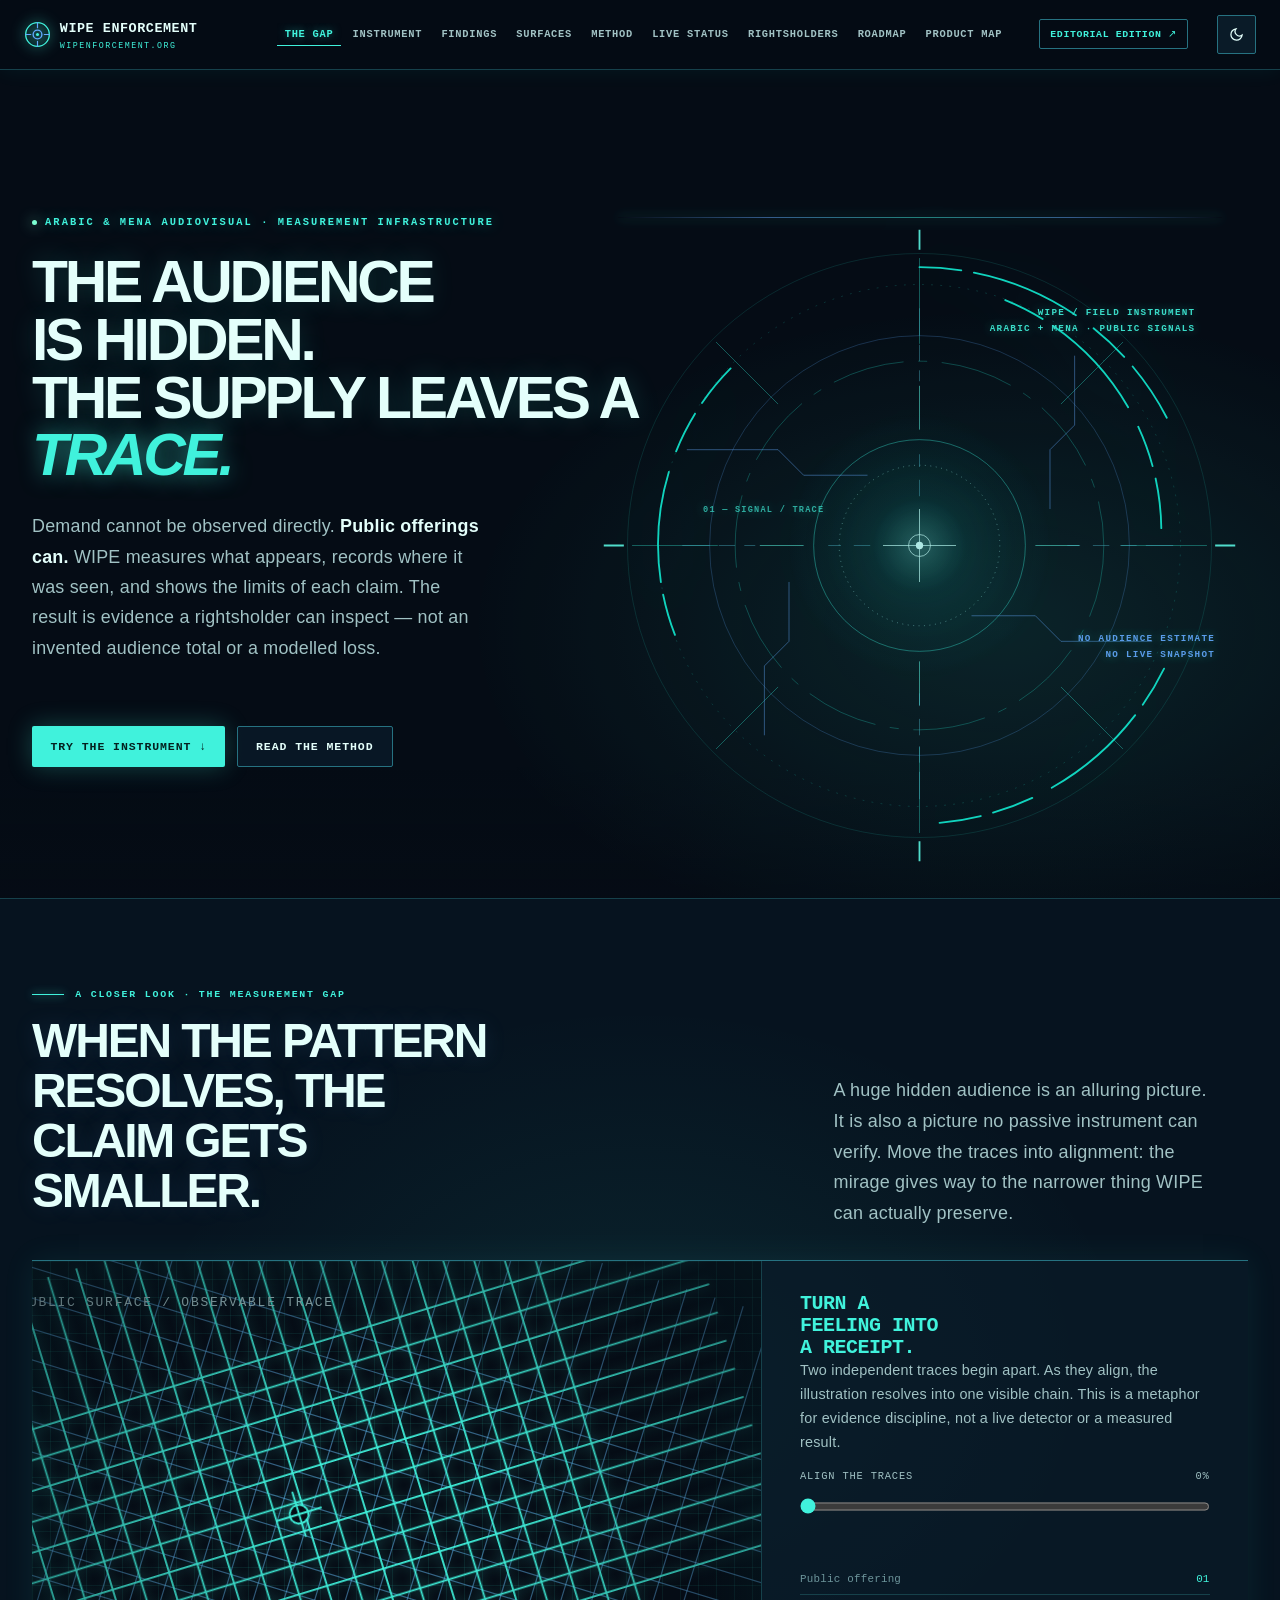
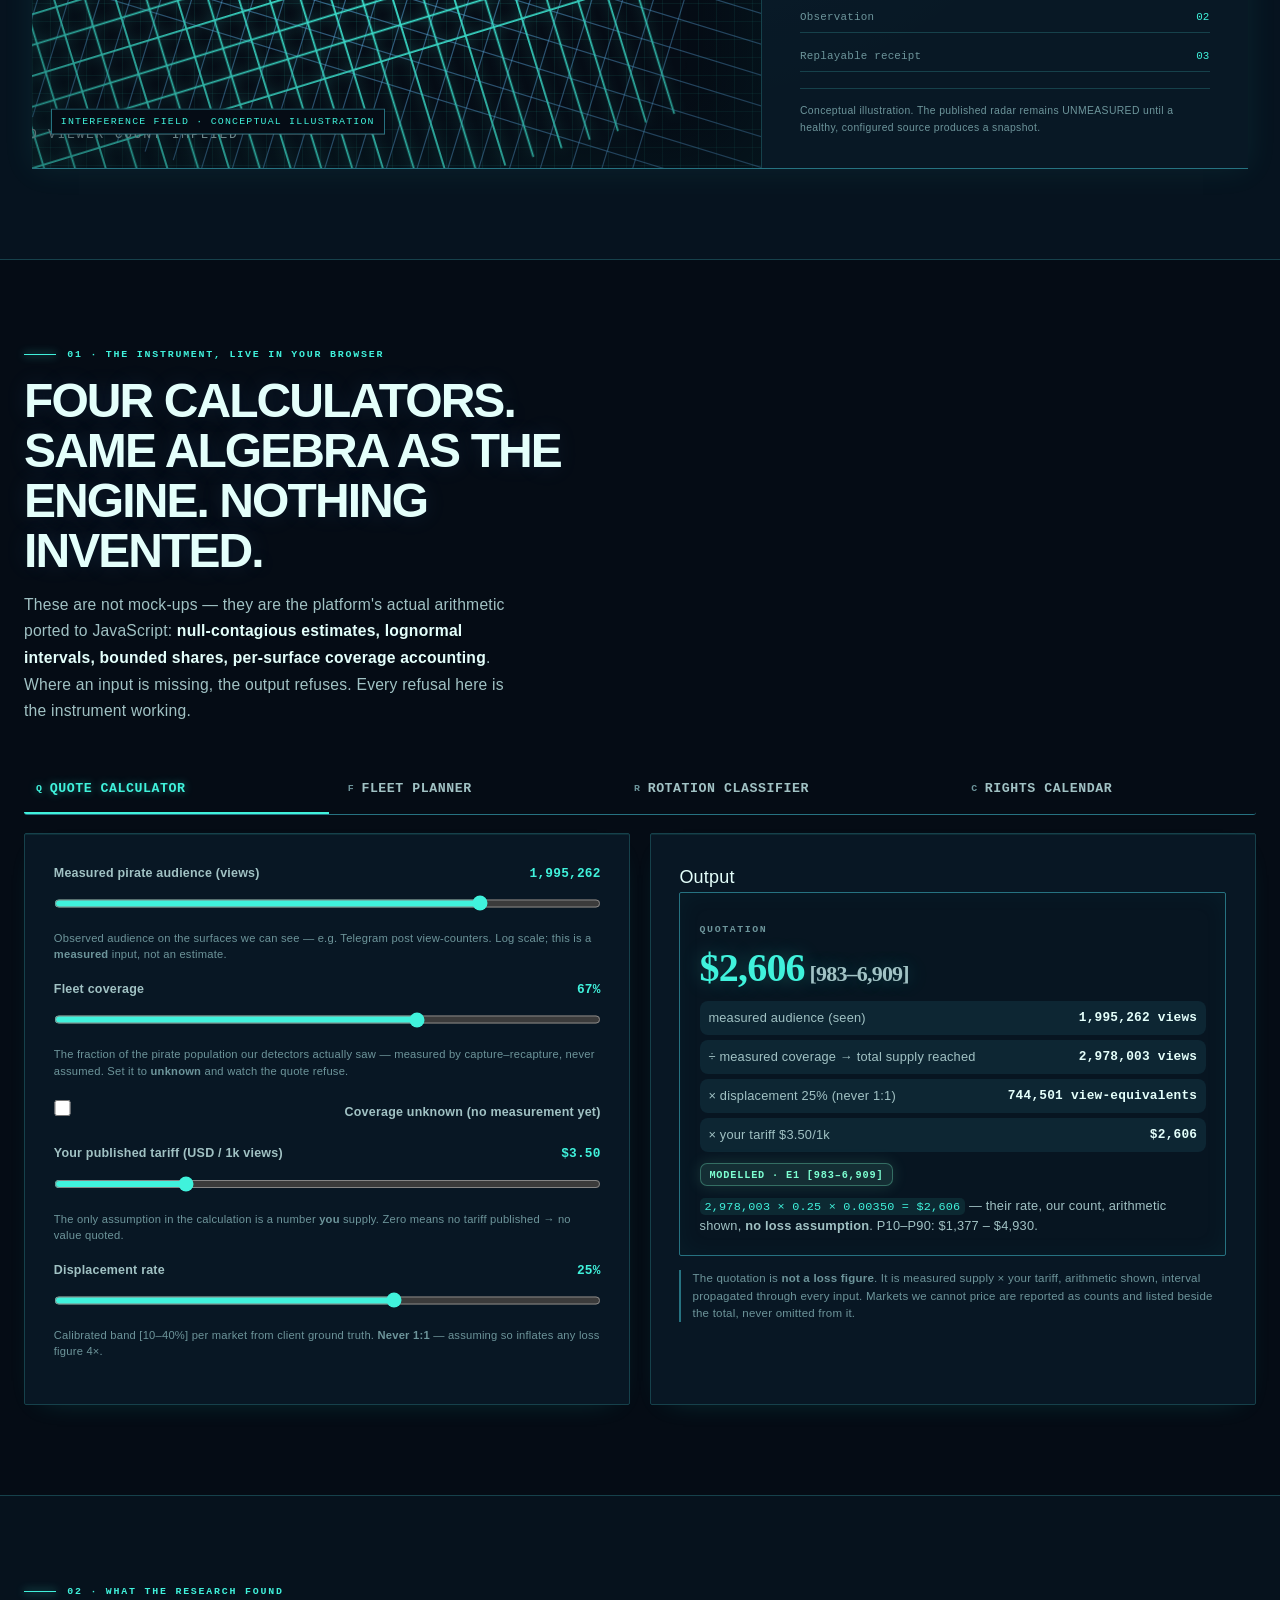
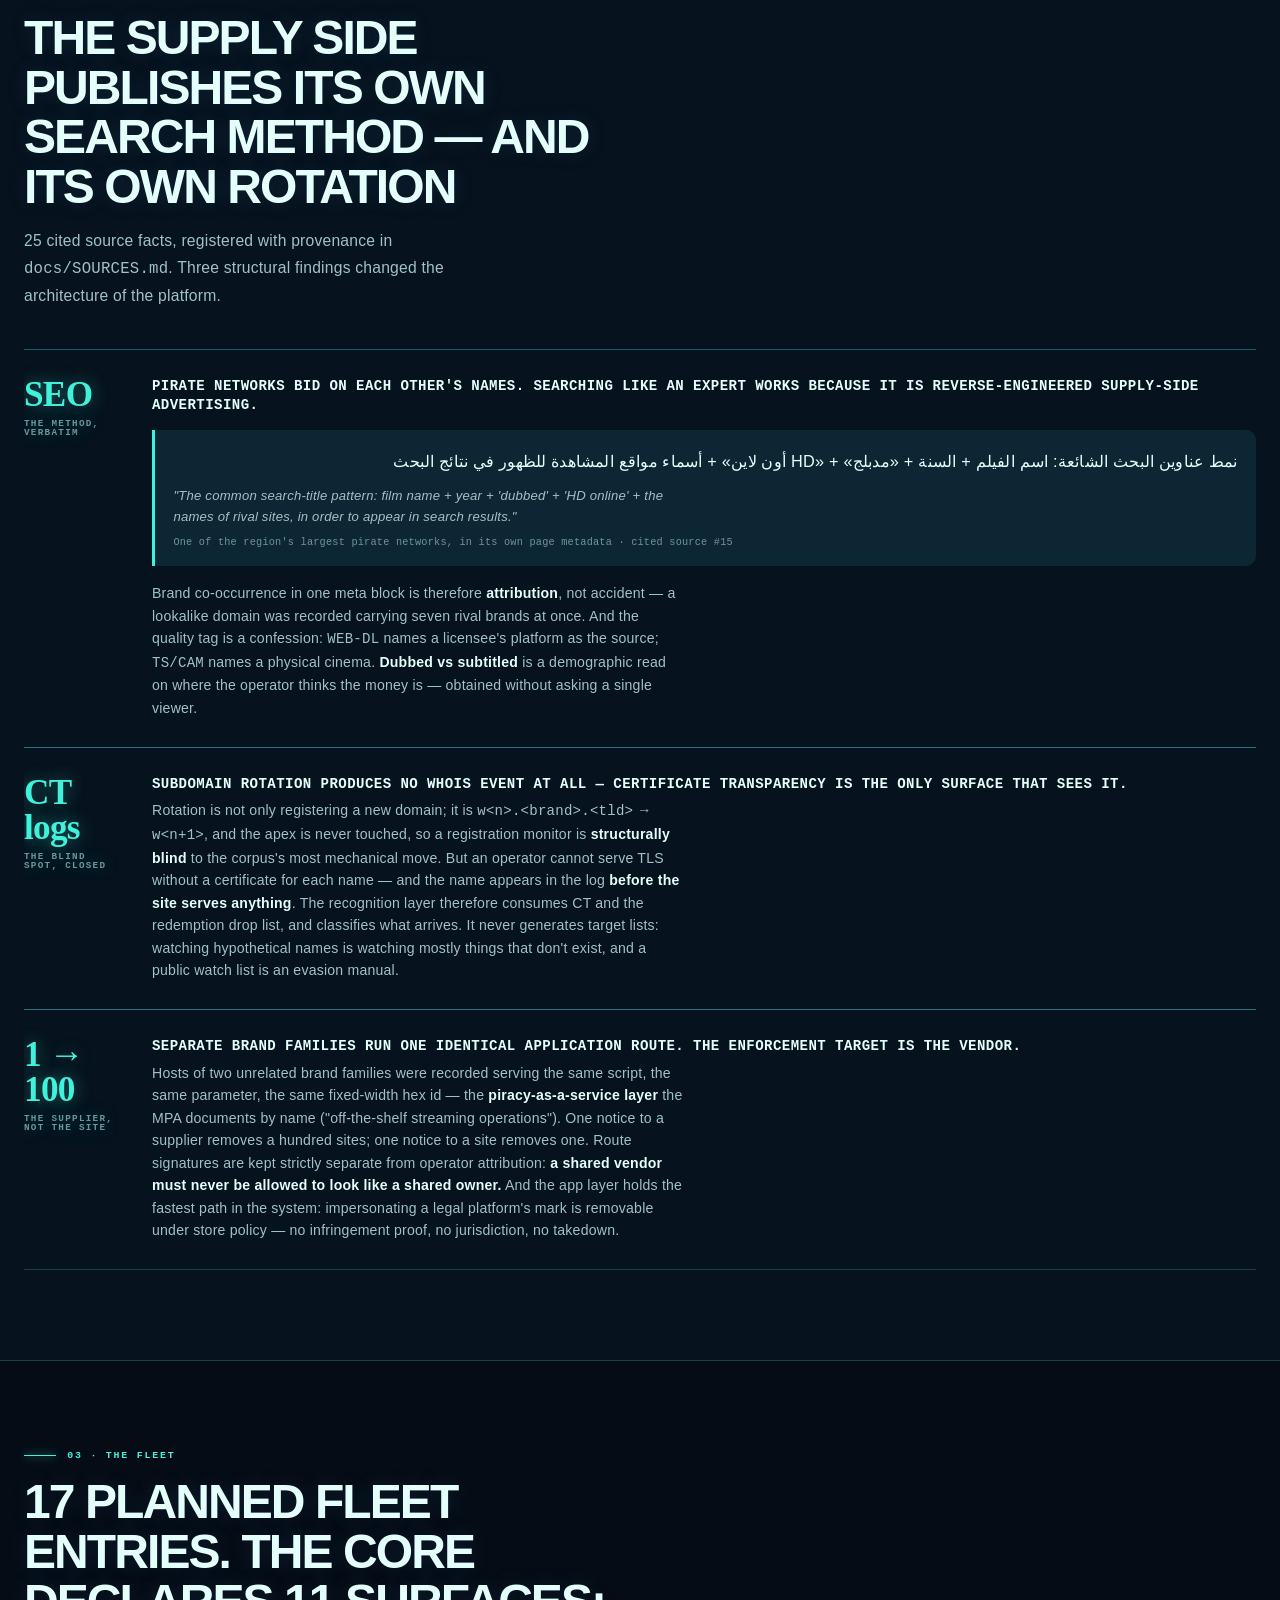
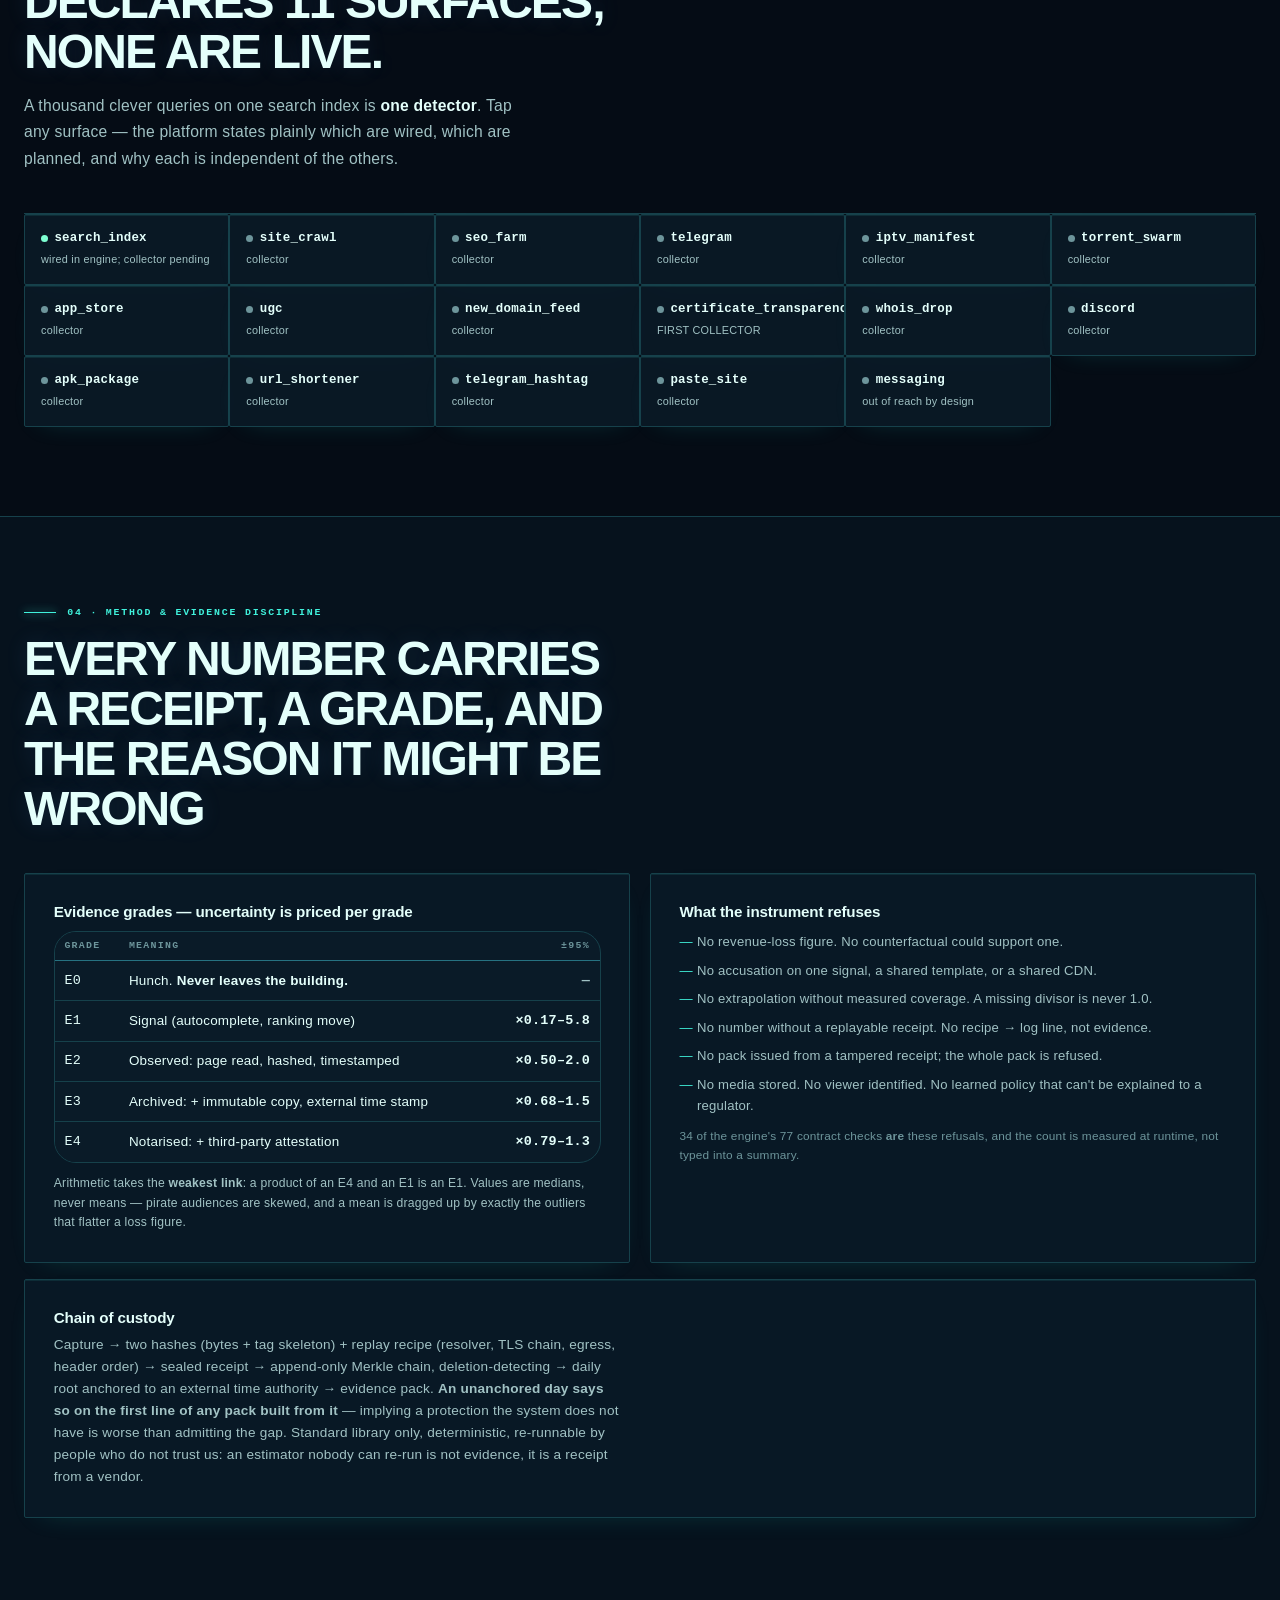
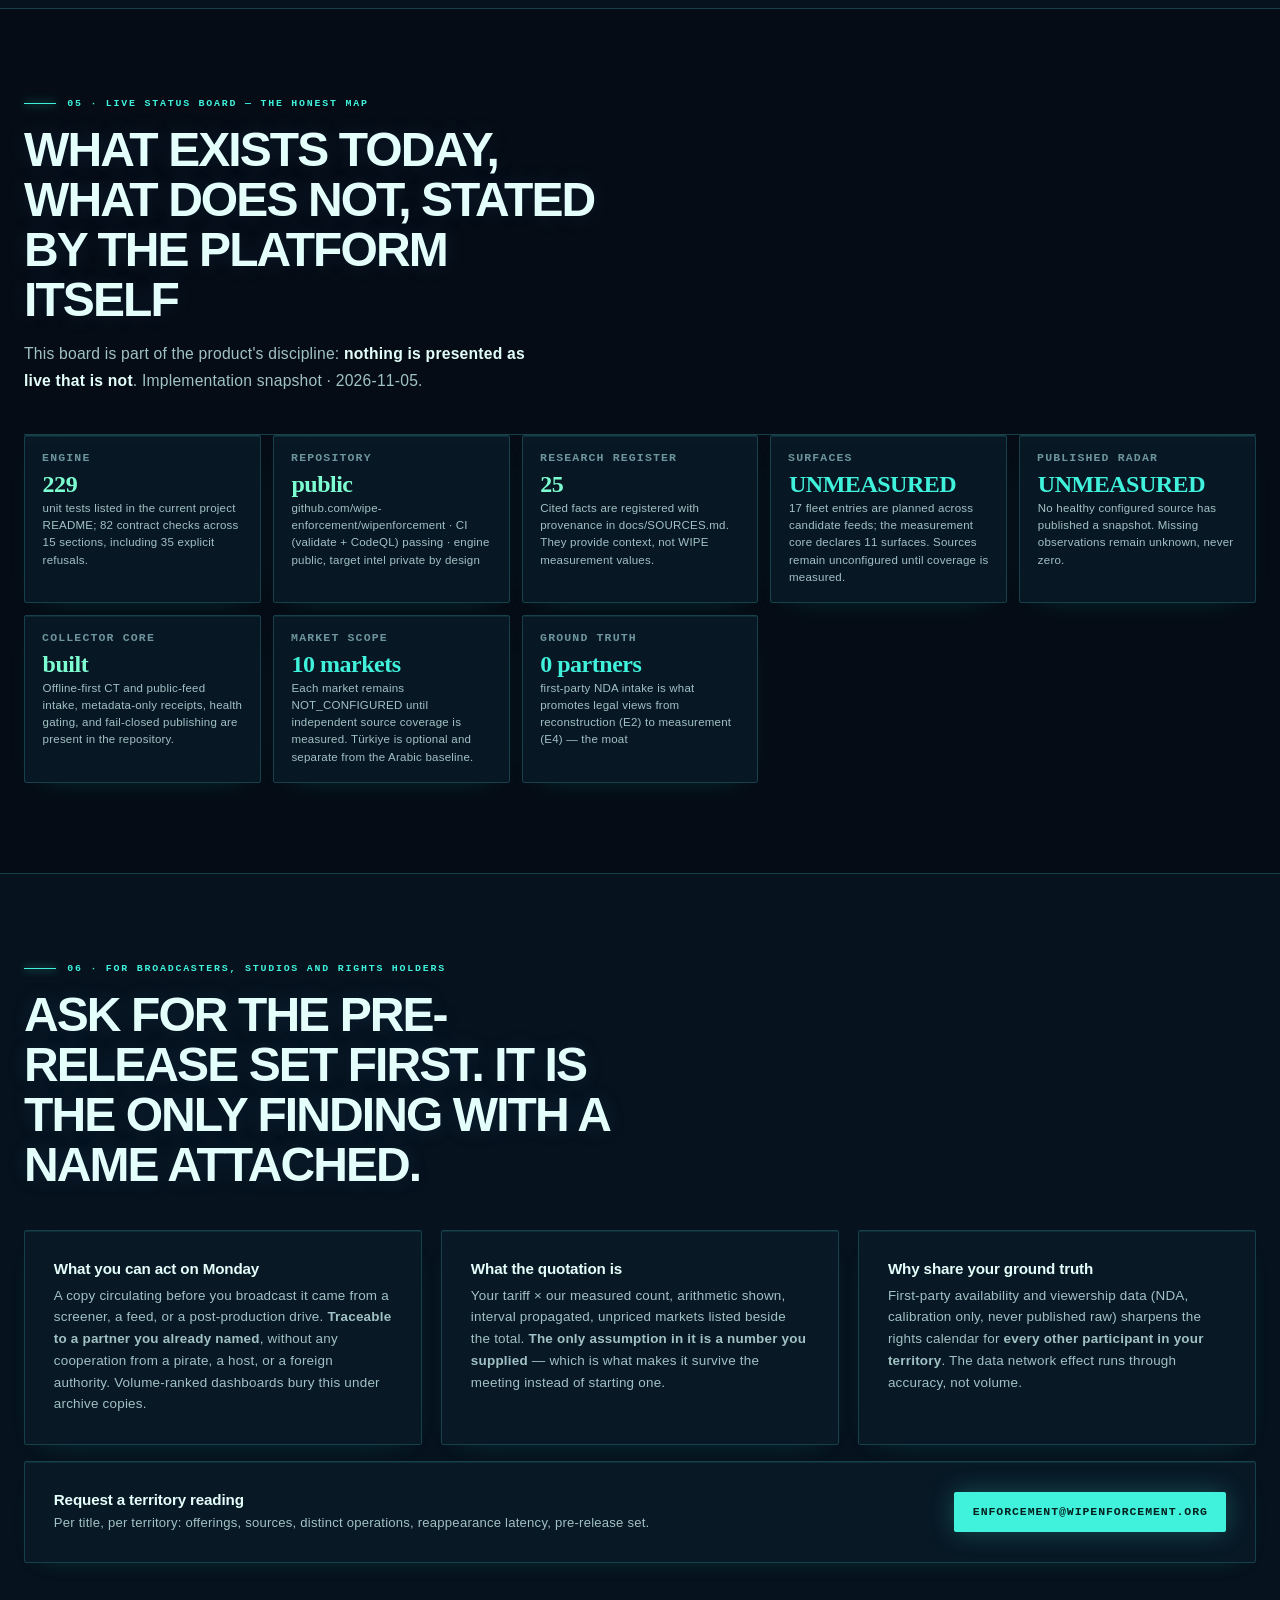
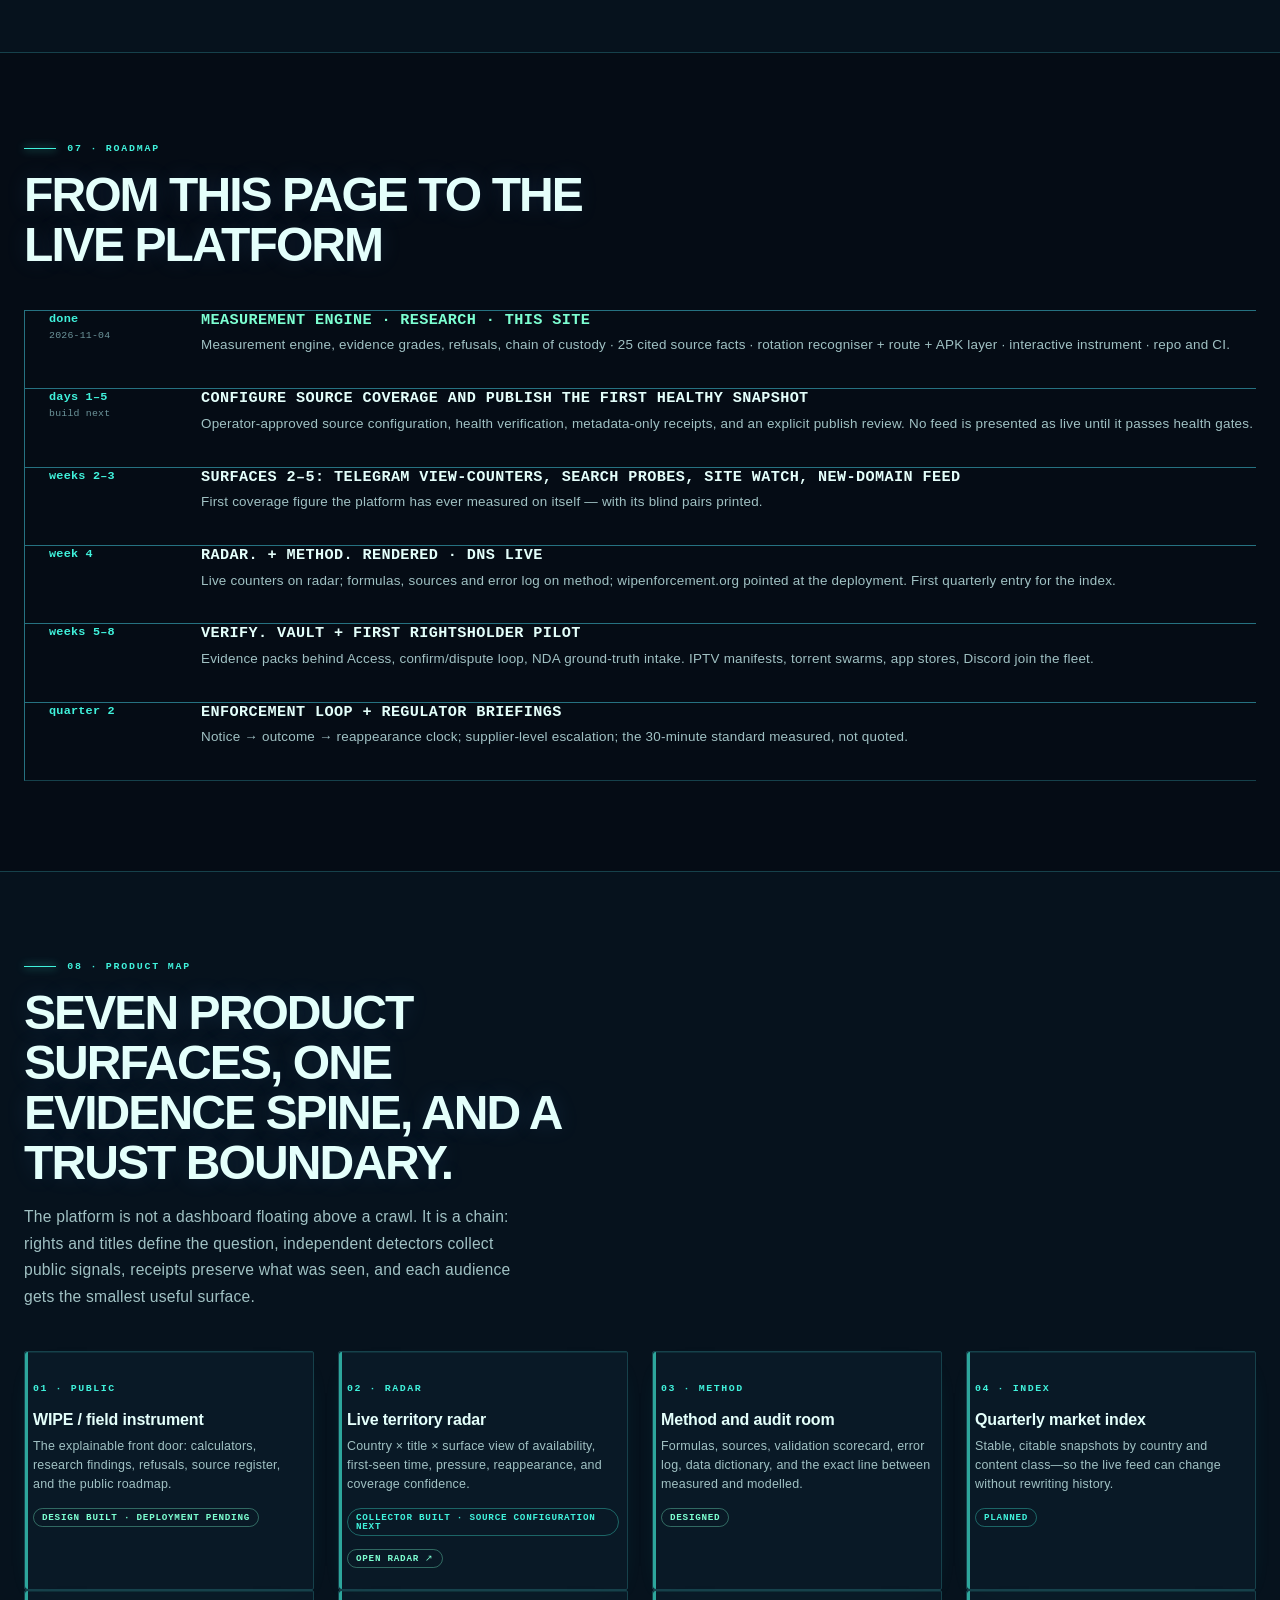
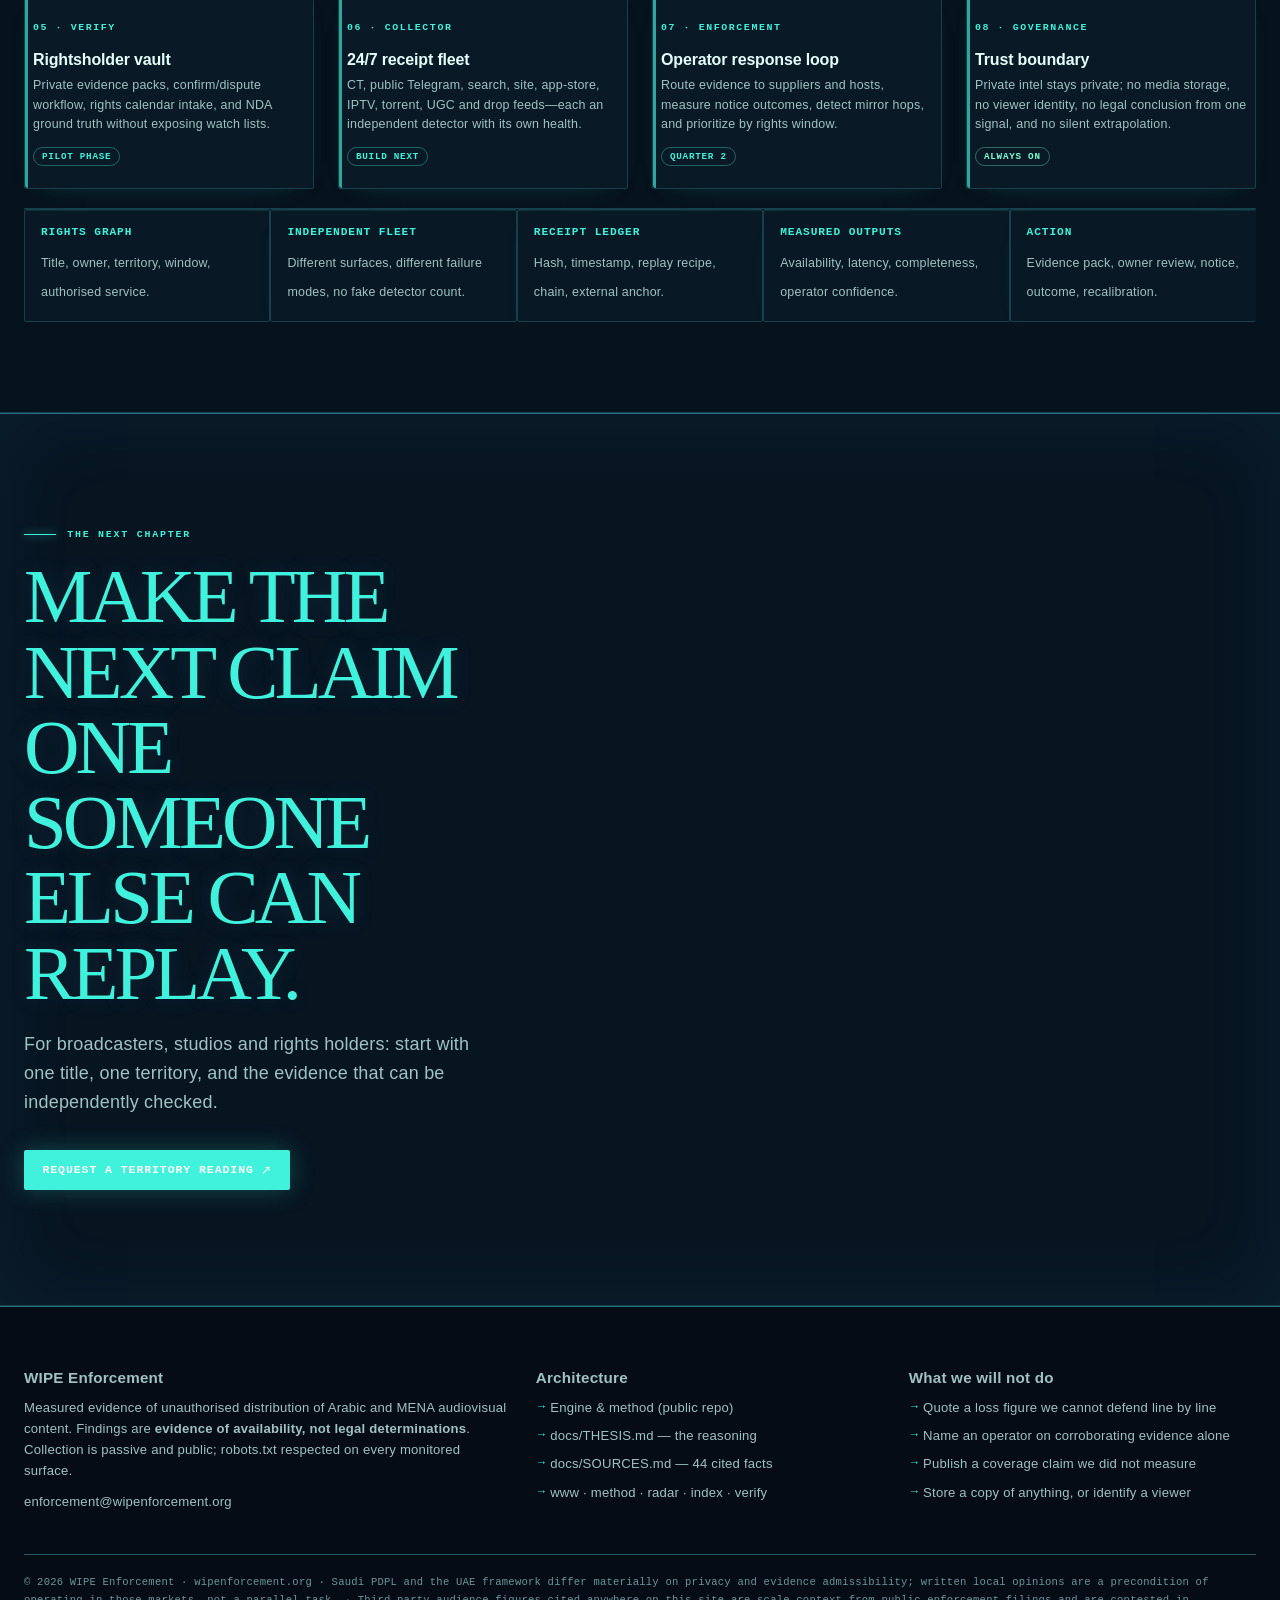
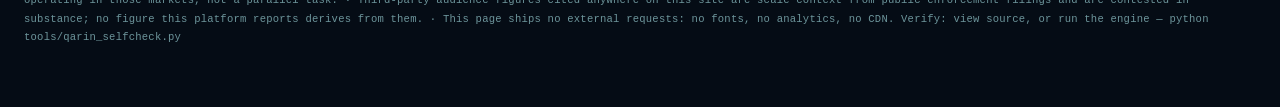
==== futuristic.html @ 5299328a "Launch signal hyperframe public surface Assisted-by: Cindy (https://cindy.app)" ====
<!DOCTYPE html>
<html lang="en" dir="ltr">
<head>
<meta charset="utf-8">
<meta name="viewport" content="width=device-width,initial-scale=1">
<link rel="icon" href="data:,">
<title>WIPE Enforcement — Holographic Field Edition</title>
<meta name="description" content="WIPE measures public offerings of unauthorised Arabic and MENA audiovisual content, preserves evidence, and makes uncertainty visible. Explore the research and four interactive calculators.">
<link rel="canonical" href="https://wipenforcement.org/futuristic.html">
<style>
/* ══════════════ design tokens ══════════════ */
:root{
  --bg:#07090c; --bg2:#0b0e13; --panel:#10141b; --panel2:#151a23; --raise:#1a202b;
  --ink:#e9edf2; --dim:#8f9aab; --faint:#5d6775;
  --line:#1e2530; --line2:#2a3342;
  --gold:#e8b64c; --gold2:#a87f22; --mint:#5ad1a8; --red:#ff6b6b; --sky:#6ab7ff;
  --mono:ui-monospace,"SF Mono","Cascadia Code",Menlo,Consolas,monospace;
  --serif:ui-serif,"Iowan Old Style","Palatino Linotype",Georgia,"Times New Roman",serif;
  --sans:system-ui,-apple-system,"Segoe UI",Roboto,"Helvetica Neue",Arial,
         "Noto Sans Arabic","Noto Naskh Arabic",sans-serif;
  --r:10px; --r2:14px;
  --shadow:0 1px 0 rgba(255,255,255,.04) inset, 0 12px 32px -12px rgba(0,0,0,.6);
}
:root[data-theme="light"]{
  --bg:#f7f6f2; --bg2:#fffefb; --panel:#ffffff; --panel2:#f2f0e9; --raise:#eae7dd;
  --ink:#161a20; --dim:#525c6a; --faint:#8b93a1;
  --line:#e0dcd0; --line2:#cfc9ba;
  --gold:#9a6b00; --gold2:#7d5700; --mint:#0a7a54; --red:#b3261e; --sky:#1a5f9e;
  --shadow:0 1px 0 rgba(255,255,255,.7) inset, 0 10px 28px -14px rgba(30,25,10,.25);
}
*{box-sizing:border-box;margin:0;padding:0}
html{scroll-behavior:smooth;scroll-padding-top:4.6rem;-webkit-text-size-adjust:100%}
@media (prefers-reduced-motion:reduce){html{scroll-behavior:auto}*,*:before,*:after{animation:none!important;transition:none!important}}
body{background:var(--bg);color:var(--ink);font:16px/1.6 var(--sans);
  -webkit-font-smoothing:antialiased;overflow-x:hidden}
::selection{background:var(--gold);color:#12100a}
img,svg{display:block;max-width:100%}
a{color:inherit;text-decoration:none}
button,input,select{font:inherit;color:inherit}
:focus-visible{outline:2px solid var(--gold);outline-offset:2px;border-radius:4px}

.wrap{width:min(100% - 2rem,72rem);margin-inline:auto}
@media (max-width:640px){.wrap{width:min(100% - 1.5rem,72rem)}}

/* Arabic runs: isolated so bidi never disturbs English layout */
.ar{font-family:var(--sans);direction:rtl;unicode-bidi:isolate;display:inline}
.mono{font-family:var(--mono)}
.dim{color:var(--dim)}
.faint{color:var(--faint)}
.gold{color:var(--gold)}
.mint{color:var(--mint)}
.red{color:var(--red)}

/* ══════════════ header ══════════════ */
header{position:sticky;top:0;z-index:60;
  background:color-mix(in srgb,var(--bg) 82%,transparent);
  backdrop-filter:blur(14px);-webkit-backdrop-filter:blur(14px);
  border-bottom:1px solid var(--line)}
.bar{display:flex;align-items:center;gap:1rem;height:3.6rem}
.brand{display:flex;align-items:center;gap:.55rem;font-weight:700;letter-spacing:.01em;
  font-size:.95rem;white-space:nowrap}
.brand svg{width:24px;height:24px;flex:0 0 auto}
.brand small{display:block;font:400 .58rem/1 var(--mono);color:var(--faint);
  letter-spacing:.16em;text-transform:uppercase;margin-top:2px}
nav{display:flex;gap:.15rem;margin-inline-start:auto;overflow-x:auto;
  scrollbar-width:none;-ms-overflow-style:none}
nav::-webkit-scrollbar{display:none}
nav a{font-size:.8rem;color:var(--dim);padding:.45rem .6rem;border-radius:8px;
  white-space:nowrap;transition:color .15s,background .15s}
nav a:hover{color:var(--ink)}
nav a.on{color:var(--gold);background:color-mix(in srgb,var(--gold) 10%,transparent)}
.tbtn{margin-inline-start:.4rem;width:2.2rem;height:2.2rem;border-radius:9px;
  border:1px solid var(--line);background:var(--panel);cursor:pointer;
  display:grid;place-items:center;flex:0 0 auto}
.tbtn:hover{border-color:var(--line2)}
.tbtn svg{width:15px;height:15px}
@media (max-width:860px){
  .bar{flex-wrap:wrap;height:auto;padding:.55rem 0}
  nav{order:3;width:100%;margin-inline-start:0;padding-bottom:.15rem}
  .tbtn{margin-inline-start:auto}
}

/* ══════════════ hero ══════════════ */
.hero{padding:clamp(2.6rem,7vw,5rem) 0 clamp(2rem,5vw,3.4rem);position:relative;overflow:hidden}
.hero:before{content:"";position:absolute;inset:-40% -20% auto;height:140%;
  background:radial-gradient(55% 45% at 70% 20%,color-mix(in srgb,var(--gold) 9%,transparent),transparent 70%),
             radial-gradient(45% 40% at 15% 65%,color-mix(in srgb,var(--sky) 7%,transparent),transparent 70%);
  pointer-events:none}
.hero .wrap{position:relative}
.kick{display:inline-flex;align-items:center;gap:.5rem;font:600 .66rem/1 var(--mono);
  letter-spacing:.18em;text-transform:uppercase;color:var(--gold);
  border:1px solid color-mix(in srgb,var(--gold) 35%,transparent);
  padding:.42rem .7rem;border-radius:99px;margin-bottom:1.3rem}
.kick .dot{width:6px;height:6px;border-radius:50%;background:var(--mint);
  box-shadow:0 0 0 3px color-mix(in srgb,var(--mint) 22%,transparent)}
h1{font:600 clamp(1.9rem,5.6vw,3.4rem)/1.06 var(--serif);letter-spacing:-.022em;
  max-width:24ch;margin-bottom:1.1rem}
h1 em{font-style:normal;color:var(--gold)}
.lede{font-size:clamp(.98rem,2.2vw,1.16rem);color:var(--dim);max-width:52ch;margin-bottom:1.6rem}
.lede b{color:var(--ink);font-weight:600}
.ctas{display:flex;gap:.7rem;flex-wrap:wrap;margin-bottom:2rem}
.btn{display:inline-flex;align-items:center;gap:.45rem;padding:.68rem 1.15rem;
  border-radius:10px;font-size:.88rem;font-weight:650;cursor:pointer;border:1px solid transparent;
  transition:transform .12s,filter .15s,border-color .15s}
.btn:active{transform:translateY(1px)}
.btn.pri{background:var(--gold);color:#141107;border-color:var(--gold)}
.btn.pri:hover{filter:brightness(1.08)}
.btn.sec{background:var(--panel);border-color:var(--line2);color:var(--ink)}
.btn.sec:hover{border-color:var(--gold)}
.chips{display:flex;gap:.5rem;flex-wrap:wrap}
.chip{display:inline-flex;align-items:center;gap:.42rem;padding:.34rem .66rem;
  border:1px solid var(--line);border-radius:99px;background:color-mix(in srgb,var(--panel) 70%,transparent);
  font:500 .68rem/1 var(--mono);color:var(--dim)}
.chip b{color:var(--ink);font-weight:650}
.chip .ok{width:7px;height:7px;border-radius:50%;background:var(--mint)}
.chip .no{width:7px;height:7px;border-radius:50%;background:var(--red)}

/* ══════════════ sections ══════════════ */
section{padding:clamp(2.4rem,6vw,4.2rem) 0;border-top:1px solid var(--line)}
.shead{margin-bottom:1.8rem;max-width:60ch}
.snum{display:block;font:600 .64rem/1 var(--mono);letter-spacing:.2em;
  text-transform:uppercase;color:var(--gold);margin-bottom:.7rem}
h2{font:600 clamp(1.4rem,3.6vw,2.05rem)/1.15 var(--serif);letter-spacing:-.015em;
  margin-bottom:.55rem}
.ssub{color:var(--dim);font-size:.97rem;max-width:58ch}
.ssub b{color:var(--ink)}

/* ══════════════ instrument (tabs) ══════════════ */
.tabs{display:flex;gap:.3rem;overflow-x:auto;scrollbar-width:none;
  padding:.28rem;border:1px solid var(--line);border-radius:13px;background:var(--panel);
  margin-bottom:1.1rem}
.tabs::-webkit-scrollbar{display:none}
.tab{flex:1 0 auto;padding:.6rem .85rem;border-radius:9px;border:0;background:transparent;
  font-size:.83rem;font-weight:600;color:var(--dim);cursor:pointer;white-space:nowrap;
  display:flex;align-items:center;gap:.45rem;transition:background .15s,color .15s}
.tab .n{font:600 .62rem/1 var(--mono);color:var(--faint)}
.tab:hover{color:var(--ink)}
.tab.on{background:var(--raise);color:var(--ink);box-shadow:var(--shadow)}
.tab.on .n{color:var(--gold)}
.panel{display:none;animation:fade .25s ease}
.panel.on{display:block}
@keyframes fade{from{opacity:0;transform:translateY(4px)}to{opacity:1;transform:none}}
.card{background:var(--panel);border:1px solid var(--line);border-radius:var(--r2);
  padding:clamp(1rem,3vw,1.5rem)}
.grid2{display:grid;grid-template-columns:1fr 1fr;gap:1rem}
.grid3{display:grid;grid-template-columns:repeat(3,1fr);gap:1rem}
@media (max-width:820px){.grid2,.grid3{grid-template-columns:1fr}}
.field{margin-bottom:1rem}
.field label{display:flex;justify-content:space-between;align-items:baseline;gap:.5rem;
  font-size:.78rem;font-weight:600;color:var(--dim);margin-bottom:.4rem}
.field label .val{font-family:var(--mono);color:var(--gold);font-weight:600;font-size:.8rem}
.field .hint{font-size:.7rem;color:var(--faint);margin-top:.3rem;line-height:1.45}
input[type=text],input[type=number],select{width:100%;padding:.58rem .7rem;
  border:1px solid var(--line2);border-radius:9px;background:var(--bg2);color:var(--ink);
  font-size:.9rem;transition:border-color .15s}
input:focus,select:focus{border-color:var(--gold);outline:none}
input[type=range]{width:100%;accent-color:var(--gold);height:1.6rem;cursor:pointer}
.switch{display:flex;align-items:center;gap:.6rem;font-size:.82rem;color:var(--dim);
  cursor:pointer;user-select:none;padding:.3rem 0}
.switch input{accent-color:var(--gold);width:1.05rem;height:1.05rem;cursor:pointer}
.out{background:var(--bg2);border:1px solid var(--line);border-radius:var(--r);
  padding:1rem 1.1rem;min-height:8.5rem}
.out .big{font:600 clamp(1.5rem,4.5vw,2.1rem)/1.1 var(--serif);letter-spacing:-.02em;
  margin:.3rem 0}
.out .big.refuse{color:var(--faint);font-size:1.15rem;font-family:var(--sans);
  font-weight:600;line-height:1.4}
.out .lbl{font:600 .62rem/1 var(--mono);letter-spacing:.16em;text-transform:uppercase;
  color:var(--faint)}
.out .expl{font-size:.8rem;color:var(--dim);line-height:1.55;margin-top:.55rem}
.out .expl code{font-family:var(--mono);font-size:.74rem;color:var(--gold);
  background:color-mix(in srgb,var(--gold) 9%,transparent);padding:.1rem .3rem;border-radius:5px}
.bar-track{height:8px;border-radius:99px;background:var(--raise);overflow:hidden;
  position:relative;margin:.55rem 0 .3rem}
.bar-fill{position:absolute;inset:0 auto 0 0;border-radius:99px;
  background:linear-gradient(90deg,var(--gold2),var(--gold));transition:width .3s ease}
.bar-lo,.bar-hi{position:absolute;top:-3px;bottom:-3px;width:2px;background:var(--ink);
  opacity:.55;border-radius:2px}
.rows{display:grid;gap:.3rem;margin-top:.7rem}
.row{display:flex;justify-content:space-between;gap:.8rem;font-size:.8rem;
  padding:.42rem .55rem;border-radius:8px;background:var(--panel2)}
.row .k{color:var(--dim)}
.row .v{font-family:var(--mono);font-weight:600}
.stamp{display:inline-flex;align-items:center;gap:.4rem;font:600 .64rem/1 var(--mono);
  letter-spacing:.08em;padding:.34rem .55rem;border-radius:7px;margin-top:.7rem}
.stamp.m{color:var(--mint);background:color-mix(in srgb,var(--mint) 11%,transparent);
  border:1px solid color-mix(in srgb,var(--mint) 30%,transparent)}
.stamp.x{color:var(--red);background:color-mix(in srgb,var(--red) 10%,transparent);
  border:1px solid color-mix(in srgb,var(--red) 30%,transparent)}
.stamp.u{color:var(--faint);background:var(--panel2);border:1px solid var(--line)}
.demo-note{font-size:.72rem;color:var(--faint);margin-top:.9rem;line-height:1.5;
  padding-left:.7rem;border-left:2px solid var(--line2)}

/* verdict pills */
.pill{display:inline-block;font:700 .62rem/1 var(--mono);letter-spacing:.1em;
  padding:.32rem .55rem;border-radius:99px;text-transform:uppercase}
.pill.exact{color:#0e1207;background:var(--mint)}
.pill.stock{color:#141107;background:var(--gold)}
.pill.look{color:var(--sky);border:1px solid color-mix(in srgb,var(--sky) 45%,transparent)}
.pill.none{color:var(--faint);border:1px dashed var(--line2)}

/* ══════════════ surfaces grid ══════════════ */
.surf{display:grid;grid-template-columns:repeat(auto-fill,minmax(150px,1fr));gap:.55rem}
.sc{border:1px solid var(--line);border-radius:11px;padding:.7rem .75rem;
  background:var(--panel);cursor:pointer;transition:border-color .15s,transform .12s;
  position:relative;overflow:hidden}
.sc:hover{border-color:var(--line2);transform:translateY(-1px)}
.sc.on{border-color:var(--gold)}
.sc .nm{font:650 .78rem/1.25 var(--mono);display:flex;align-items:center;gap:.4rem}
.sc .st{width:7px;height:7px;border-radius:50%;flex:0 0 auto}
.sc .st.live{background:var(--mint)}
.sc .st.plan{background:var(--faint)}
.sc .d{font-size:.68rem;color:var(--dim);margin-top:.35rem;line-height:1.45}
.sc .why{display:none;font-size:.72rem;color:var(--dim);margin-top:.5rem;
  padding-top:.5rem;border-top:1px dashed var(--line2);line-height:1.5}
.sc.on .why{display:block}
@media (prefers-reduced-motion:reduce){.sc:hover{transform:none}}

/* ══════════════ findings ══════════════ */
.find{display:grid;grid-template-columns:5rem 1fr;gap:1.1rem;padding:1.3rem 0;
  border-top:1px solid var(--line)}
.find:last-of-type{border-bottom:1px solid var(--line)}
@media (max-width:560px){.find{grid-template-columns:1fr;gap:.4rem}}
.find .big{font:600 clamp(1.6rem,4vw,2.2rem)/1 var(--serif);color:var(--gold);
  letter-spacing:-.02em}
.find .big small{display:block;font:600 .58rem/1 var(--mono);letter-spacing:.14em;
  text-transform:uppercase;color:var(--faint);margin-top:.4rem}
.find h3{font:650 1.02rem/1.3 var(--sans);margin-bottom:.4rem}
.find p{font-size:.88rem;color:var(--dim);line-height:1.6}
.find p b{color:var(--ink)}
blockquote{margin:1rem 0;padding:1rem 1.15rem;background:var(--panel2);
  border-left:3px solid var(--gold);border-radius:0 10px 10px 0}
blockquote .ar{display:block;font-size:1.02rem;line-height:1.9;text-align:right;
  margin-bottom:.5rem}
blockquote .en{font-size:.82rem;color:var(--dim);font-style:italic}
blockquote cite{display:block;font:500 .64rem/1.5 var(--mono);color:var(--faint);
  margin-top:.5rem;font-style:normal}

/* ══════════════ tables ══════════════ */
.tbl{width:100%;border-collapse:collapse;font-size:.84rem}
.tbl th{font:600 .62rem/1 var(--mono);letter-spacing:.13em;text-transform:uppercase;
  color:var(--faint);text-align:start;padding:.55rem .6rem;border-bottom:1px solid var(--line2)}
.tbl td{padding:.55rem .6rem;border-bottom:1px solid var(--line);vertical-align:top}
.tbl tr:last-child td{border-bottom:0}
.tbl .num{font-family:var(--mono);font-weight:600;text-align:end}
.scroll-x{overflow-x:auto;-webkit-overflow-scrolling:touch;
  border:1px solid var(--line);border-radius:var(--r2);background:var(--panel)}
.scroll-x .tbl th:first-child,.scroll-x .tbl td:first-child{position:sticky;left:0;
  background:var(--panel)}

/* ══════════════ status board ══════════════ */
.board{display:grid;grid-template-columns:repeat(auto-fill,minmax(215px,1fr));gap:.75rem}
.bi{border:1px solid var(--line);border-radius:12px;padding:.95rem 1rem;background:var(--panel)}
.bi .h{display:flex;align-items:center;justify-content:space-between;gap:.5rem;
  font:650 .72rem/1 var(--mono);letter-spacing:.1em;text-transform:uppercase;color:var(--faint)}
.bi .v{font:600 1.5rem/1.1 var(--serif);letter-spacing:-.02em;margin:.45rem 0 .15rem}
.bi .d{font-size:.72rem;color:var(--dim);line-height:1.5}
.bi .v.ok{color:var(--mint)}
.bi .v.wait{color:var(--gold)}

/* ══════════════ roadmap ══════════════ */
.phase{display:grid;grid-template-columns:8.5rem 1fr;gap:1rem;padding:1.1rem 0;
  border-top:1px solid var(--line)}
.phase:last-child{border-bottom:1px solid var(--line)}
@media (max-width:640px){.phase{grid-template-columns:1fr;gap:.35rem}}
.phase .when{font:650 .74rem/1.5 var(--mono);color:var(--gold)}
.phase .when small{display:block;color:var(--faint);font-weight:500}
.phase h4{font:650 .95rem/1.3 var(--sans);margin-bottom:.3rem}
.phase p{font-size:.84rem;color:var(--dim);line-height:1.55}
.phase .done{color:var(--mint)}

/* ══════════════ footer ══════════════ */
footer{border-top:1px solid var(--line);padding:2.6rem 0 3.4rem;
  background:linear-gradient(180deg,transparent,color-mix(in srgb,var(--panel) 45%,transparent))}
.fgrid{display:grid;grid-template-columns:1.4fr 1fr 1fr;gap:1.6rem}
@media (max-width:760px){.fgrid{grid-template-columns:1fr}}
.fgrid h4{font:650 .95rem/1.3 var(--sans);margin-bottom:.6rem}
.fgrid p,.fgrid li{font-size:.82rem;color:var(--dim);line-height:1.6;margin-bottom:.45rem}
.fgrid ul{list-style:none}
.fgrid li{padding-inline-start:.9rem;position:relative}
.fgrid li:before{content:"→";position:absolute;inset-inline-start:0;color:var(--gold);
  font-size:.72rem}
.fine{font:500 .66rem/1.75 var(--mono);color:var(--faint);margin-top:2.2rem;
  padding-top:1.1rem;border-top:1px solid var(--line)}
/* WIPE / Obsidian Atelier visual system */
:root{--bg:#08090b;--bg2:#0d0e11;--panel:#111215;--panel2:#17181b;--raise:#202124;--ink:#f4efe5;--dim:#b1a99a;--faint:#797467;--line:#2a2823;--line2:#484133;--gold:#d7b77a;--gold2:#806a43;--mint:#83bca6;--red:#e9897a;--sky:#91a9bd;--r:14px;--r2:22px;--shadow:0 1px 0 rgba(255,248,230,.07) inset,0 26px 60px -34px rgba(0,0,0,.82)}
:root[data-theme="light"]{--bg:#f4f0e7;--bg2:#fbf9f3;--panel:#fffdf8;--panel2:#f3eee2;--raise:#e8e0d0;--ink:#1f1d18;--dim:#655f52;--faint:#8e8676;--line:#e1d9c9;--line2:#cfc2a9;--gold:#927341;--gold2:#70572e;--mint:#3f806a;--red:#aa5549;--sky:#51758c;--shadow:0 1px 0 rgba(255,255,255,.9) inset,0 22px 48px -32px rgba(58,46,24,.24)}
body{background:radial-gradient(ellipse at 78% 0%,color-mix(in srgb,var(--gold) 5%,transparent),transparent 34rem),var(--bg);letter-spacing:.005em}
.wrap{width:min(100% - 3rem,78rem)}
header{background:color-mix(in srgb,var(--bg) 84%,transparent);border-color:color-mix(in srgb,var(--gold) 16%,var(--line))}
.bar{height:4.6rem}.brand{font-family:var(--serif);font-weight:600;letter-spacing:.015em}.brand small{letter-spacing:.22em;color:var(--gold)}
nav{gap:.3rem}nav a{font-size:.75rem;letter-spacing:.04em;padding:.5rem .72rem}nav a.on{background:color-mix(in srgb,var(--gold) 12%,transparent)}
.tbtn{border-radius:50%;width:2.45rem;height:2.45rem;background:color-mix(in srgb,var(--panel) 82%,transparent)}
.hero{min-height:39rem;display:flex;align-items:center;padding:clamp(4rem,9vw,7.8rem) 0 clamp(3.6rem,8vw,6.4rem);border-bottom:1px solid color-mix(in srgb,var(--gold) 18%,var(--line));isolation:isolate}
.hero:before{inset:0;background:radial-gradient(50% 70% at 76% 48%,color-mix(in srgb,var(--gold) 11%,transparent),transparent 75%),radial-gradient(32% 42% at 15% 88%,color-mix(in srgb,var(--sky) 8%,transparent),transparent 78%);z-index:-1}
.hero .wrap{width:min(100% - 3rem,78rem);position:relative;z-index:1}.hero .wrap>*:not(.hero-orbit){max-width:42rem}
.hero-orbit{position:absolute;right:-1.5%;top:50%;width:min(47vw,570px);aspect-ratio:1;transform:translateY(-50%);pointer-events:none;z-index:-1;filter:drop-shadow(0 24px 70px rgba(0,0,0,.42));animation:orbit-drift 16s ease-in-out infinite}
.hero-orbit:before,.hero-orbit:after{content:"";position:absolute;inset:10%;border:1px solid color-mix(in srgb,var(--gold) 56%,transparent);border-radius:50%;transform:rotate(-24deg) scaleY(.38);box-shadow:0 0 24px color-mix(in srgb,var(--gold) 10%,transparent),inset 0 0 22px color-mix(in srgb,var(--gold) 8%,transparent)}
.hero-orbit:after{inset:3%;transform:rotate(56deg) scaleY(.42);border-color:color-mix(in srgb,var(--gold) 34%,transparent)}
.orb-core{position:absolute;inset:20%;border-radius:50%;background:radial-gradient(circle at 33% 27%,rgba(255,240,205,.98) 0,rgba(226,190,124,.88) 5%,rgba(135,101,54,.62) 17%,rgba(23,21,19,.92) 46%,rgba(9,10,12,.98) 70%);box-shadow:inset -24px -22px 42px rgba(0,0,0,.76),inset 8px 7px 20px rgba(255,237,198,.24),0 0 100px color-mix(in srgb,var(--gold) 24%,transparent);overflow:hidden}
.orb-core:before{content:"";position:absolute;inset:12%;border:1px solid color-mix(in srgb,var(--gold) 42%,transparent);border-radius:50%;box-shadow:0 0 40px color-mix(in srgb,var(--gold) 12%,transparent)}
.orb-core:after{content:"";position:absolute;width:130%;height:38%;left:-15%;top:32%;border:1px solid color-mix(in srgb,var(--gold) 64%,transparent);border-radius:50%;transform:rotate(-28deg);box-shadow:0 0 24px color-mix(in srgb,var(--gold) 18%,transparent)}
.orbit-point{position:absolute;left:24%;top:19%;width:9px;height:9px;border-radius:50%;background:#f6e4bd;box-shadow:0 0 20px 5px color-mix(in srgb,var(--gold) 70%,transparent)}
.orbit-label{position:absolute;right:0;bottom:18%;font:500 .62rem/1.5 var(--mono);letter-spacing:.17em;text-transform:uppercase;color:var(--gold);text-align:right}
@keyframes orbit-drift{0%,100%{translate:0 0;rotate:-2deg}50%{translate:0 -10px;rotate:1deg}}
.kick{border-color:color-mix(in srgb,var(--gold) 45%,transparent);background:color-mix(in srgb,var(--gold) 5%,transparent);letter-spacing:.2em;padding:.54rem .85rem}
h1{font-size:clamp(2.45rem,6vw,5rem);line-height:.99;letter-spacing:-.045em;max-width:13ch;margin-bottom:1.5rem;text-wrap:balance}
h1 em{color:var(--gold);font-style:italic;text-shadow:0 0 44px color-mix(in srgb,var(--gold) 17%,transparent)}
.lede{font-size:clamp(1rem,1.6vw,1.13rem);line-height:1.8;max-width:52ch;margin-bottom:1.9rem}.ctas{margin-bottom:2rem}.btn{border-radius:999px;padding:.78rem 1.3rem;letter-spacing:.02em}.btn.pri{color:#17130b;background:linear-gradient(135deg,#e6ce9f,#c09c5c);box-shadow:0 8px 28px color-mix(in srgb,var(--gold) 17%,transparent)}.btn.sec{background:color-mix(in srgb,var(--panel) 68%,transparent);border-color:var(--line2);backdrop-filter:blur(10px)}
.chips{max-width:60rem!important;gap:.55rem}.chip{border-color:color-mix(in srgb,var(--gold) 14%,var(--line));background:color-mix(in srgb,var(--panel) 70%,transparent);padding:.48rem .76rem;letter-spacing:.02em}.chip .ok{box-shadow:0 0 0 3px color-mix(in srgb,var(--mint) 14%,transparent)}
section{padding:clamp(3.5rem,7vw,6.1rem) 0;border-color:color-mix(in srgb,var(--gold) 15%,var(--line));scroll-margin-top:5rem}.shead{max-width:66ch;margin-bottom:2.3rem}.snum{letter-spacing:.24em;color:var(--gold)}h2{font-size:clamp(1.8rem,3.6vw,2.7rem);letter-spacing:-.025em;line-height:1.08;margin-bottom:.8rem}h3{letter-spacing:-.01em}.ssub{line-height:1.8;font-size:1rem}
.card,.out{border-color:color-mix(in srgb,var(--gold) 16%,var(--line));border-radius:var(--r2);box-shadow:var(--shadow)}.card{background:linear-gradient(145deg,color-mix(in srgb,var(--panel) 96%,var(--gold)),var(--panel) 60%);padding:clamp(1.1rem,3vw,1.8rem)}.tabs{border-color:color-mix(in srgb,var(--gold) 18%,var(--line));border-radius:999px;padding:.34rem;background:color-mix(in srgb,var(--panel) 84%,transparent)}.tab{border-radius:999px;padding:.72rem 1rem}.tab.on{background:linear-gradient(135deg,color-mix(in srgb,var(--gold) 20%,var(--raise)),var(--raise));box-shadow:0 4px 18px rgba(0,0,0,.16)}
input[type=text],input[type=number],select{border-color:var(--line2);border-radius:11px}.out{background:radial-gradient(ellipse at 100% 0%,color-mix(in srgb,var(--gold) 7%,transparent),transparent 58%),var(--bg2);padding:1.2rem}.out .big{font-size:clamp(1.8rem,4.5vw,2.5rem)}.bar-fill{background:linear-gradient(90deg,#806a43,#e7ca91)}
.finding,.surf,.phase,.fine{border-color:color-mix(in srgb,var(--gold) 14%,var(--line))}.phase{padding-block:1.25rem}.when{color:var(--gold)}footer{border-top:1px solid color-mix(in srgb,var(--gold) 18%,var(--line));background:color-mix(in srgb,var(--bg2) 88%,transparent)}
@media(max-width:860px){.hero{min-height:unset}.hero-orbit{right:-15%;width:min(66vw,460px);opacity:.4}.hero .wrap>*:not(.hero-orbit){max-width:40rem}.hero-orbit .orbit-label{display:none}}
@media(max-width:640px){.wrap,.hero .wrap{width:min(100% - 1.5rem,78rem)}.hero{padding:4.3rem 0 3.2rem;min-height:unset}.hero-orbit{top:28%;right:-31%;width:76vw;opacity:.2}.hero-orbit:before,.hero-orbit:after{inset:7%}h1{font-size:clamp(2.35rem,12vw,3.6rem);max-width:11ch}.kick{font-size:.57rem;letter-spacing:.13em}.chips{gap:.4rem}.chip{font-size:.59rem;padding:.38rem .56rem}.tabs{justify-content:flex-start;border-radius:15px}.tab{padding:.65rem .8rem}section{padding:3.3rem 0}}
@media(prefers-reduced-motion:reduce){.hero-orbit{animation:none}}

/* Direction 02: Nocturne / ultraviolet observatory */
:root{--bg:#090b16;--bg2:#101326;--panel:#121629;--panel2:#191e34;--raise:#222945;--ink:#f5f3ff;--dim:#b4b7d0;--faint:#858ba9;--line:#272d49;--line2:#3a4165;--gold:#b09bff;--gold2:#5ee5dc;--mint:#79e8c5;--red:#ff8297;--sky:#73c8ff;--shadow:0 1px 0 rgba(255,255,255,.07) inset,0 28px 70px -38px rgba(0,0,0,.82)}
:root[data-theme="light"]{--bg:#f3f1f7;--bg2:#fbfaff;--panel:#fff;--panel2:#f2effa;--raise:#e6e0f5;--ink:#17172b;--dim:#55566f;--faint:#85849b;--line:#e0dced;--line2:#c8c3db;--gold:#6651d6;--gold2:#087c83;--mint:#08795f;--red:#ad415a;--sky:#246da6;--shadow:0 1px 0 #fff inset,0 24px 50px -34px rgba(43,31,92,.2)}
html{background:var(--bg)}body{background:radial-gradient(ellipse at 80% 2%,color-mix(in srgb,var(--gold) 9%,transparent),transparent 36rem),var(--bg);color:var(--ink)}
header{border-color:color-mix(in srgb,var(--gold) 22%,var(--line));background:color-mix(in srgb,var(--bg) 88%,transparent)}.brand svg circle:first-child{stroke:var(--gold)}.brand svg circle:nth-child(2){stroke:var(--gold2)}.brand svg path{stroke:var(--gold2)}.brand svg circle:last-child{fill:var(--gold)}.brand small{color:var(--gold2)}
.hero{min-height:44rem;background:radial-gradient(ellipse at 78% 48%,color-mix(in srgb,#5647de 26%,transparent),transparent 36rem),radial-gradient(ellipse at 87% 22%,color-mix(in srgb,#35d7d5 12%,transparent),transparent 27rem),linear-gradient(115deg,#090b16 0%,#10132b 56%,#15132e 100%);border-bottom-color:#383558;overflow:hidden}
:root[data-theme="light"] .hero{background:radial-gradient(ellipse at 78% 48%,rgba(112,91,230,.19),transparent 36rem),radial-gradient(ellipse at 88% 20%,rgba(42,196,192,.14),transparent 26rem),linear-gradient(115deg,#eeedf7 0%,#f5f2fc 56%,#ebe9f8 100%);border-bottom-color:#d8d2ec}
.hero:before{background:radial-gradient(48% 65% at 76% 51%,color-mix(in srgb,#7667fa 19%,transparent),transparent 74%),radial-gradient(30% 42% at 18% 90%,color-mix(in srgb,#52d9d3 8%,transparent),transparent 78%)}
.hero:after{content:"";position:absolute;inset:0;pointer-events:none;opacity:.22;background-image:radial-gradient(circle at 72% 18%,#d6d4ff 0 1px,transparent 1.5px),radial-gradient(circle at 89% 67%,#a9a2ff 0 1px,transparent 1.5px),radial-gradient(circle at 62% 78%,#9ce9e5 0 1px,transparent 1.5px),radial-gradient(circle at 94% 34%,#d6d4ff 0 1px,transparent 1.5px);background-size:170px 150px,230px 190px,200px 170px,280px 220px}
.hero-orbit{filter:drop-shadow(0 28px 90px rgba(49,38,145,.5));animation:orbit-drift 20s ease-in-out infinite}
.hero-orbit:before,.hero-orbit:after{border-color:color-mix(in srgb,var(--gold) 65%,transparent);box-shadow:0 0 28px color-mix(in srgb,var(--gold) 18%,transparent),inset 0 0 28px color-mix(in srgb,var(--gold) 10%,transparent)}
.hero-orbit:after{border-color:color-mix(in srgb,var(--gold2) 55%,transparent)}
.orb-core{background:radial-gradient(circle at 31% 24%,#edffff 0,#baf9f4 4%,#64e0df 9%,#8175fa 20%,#4437ab 36%,#1a183f 57%,#101224 73%);box-shadow:inset -30px -28px 48px rgba(1,4,24,.8),inset 9px 7px 24px rgba(238,255,255,.42),0 0 105px color-mix(in srgb,#7766ff 48%,transparent),0 0 185px color-mix(in srgb,#4de2dc 13%,transparent)}
.orb-core:before{border-color:color-mix(in srgb,#c6c0ff 68%,transparent);box-shadow:0 0 48px color-mix(in srgb,#9887ff 22%,transparent)}.orb-core:after{border-color:color-mix(in srgb,#8ff5ed 82%,transparent);box-shadow:0 0 30px color-mix(in srgb,#69e8e0 32%,transparent)}.orbit-point{background:#dbfffb;box-shadow:0 0 22px 7px rgba(108,241,229,.86)}.orbit-label{color:var(--gold2)}
.kick{color:var(--gold2);border-color:color-mix(in srgb,var(--gold2) 48%,transparent);background:color-mix(in srgb,var(--gold2) 7%,transparent)}.kick .dot{background:var(--mint);box-shadow:0 0 0 3px color-mix(in srgb,var(--mint) 22%,transparent)}h1{color:var(--ink)}h1 em{color:var(--gold);text-shadow:0 0 48px color-mix(in srgb,var(--gold) 28%,transparent)}.lede{color:var(--dim)}.lede b{color:var(--ink)}
.btn.pri{background:linear-gradient(120deg,#b5fff1,#83e7db 54%,#b5a8ff);border:0;color:#11182a;box-shadow:0 10px 38px rgba(104,221,211,.2)}.btn.pri:hover{filter:brightness(1.08)}.btn.sec{border-color:color-mix(in srgb,var(--gold) 35%,var(--line2));background:color-mix(in srgb,var(--panel) 38%,transparent)}
.chip{border-color:color-mix(in srgb,var(--gold) 19%,var(--line));background:color-mix(in srgb,var(--panel) 58%,transparent);backdrop-filter:blur(10px)}.chip .ok{background:var(--mint)}.chip .no{background:var(--red)}
.snum{color:var(--gold)}h2{color:var(--ink)}.ssub{color:var(--dim)}.ssub b{color:var(--ink)}
.card{background:linear-gradient(145deg,color-mix(in srgb,var(--panel) 97%,var(--gold)),var(--panel) 66%);border-color:color-mix(in srgb,var(--gold) 19%,var(--line))}.tabs{border-color:color-mix(in srgb,var(--gold) 22%,var(--line))}.tab.on{background:linear-gradient(120deg,color-mix(in srgb,var(--gold) 19%,var(--raise)),color-mix(in srgb,var(--gold2) 9%,var(--raise)));box-shadow:0 4px 24px color-mix(in srgb,var(--gold) 9%,transparent)}.tab.on .n{color:var(--gold)}
input[type=range]{accent-color:var(--gold2)}input:focus,select:focus{border-color:var(--gold)}.out{border-color:color-mix(in srgb,var(--gold) 17%,var(--line));background:radial-gradient(ellipse at 100% 0%,color-mix(in srgb,var(--gold) 9%,transparent),transparent 58%),var(--bg2)}.out .big{color:var(--gold)}.bar-fill{background:linear-gradient(90deg,#6152d8,#69e5d6)}
.finding,.surf,.phase,.fine{border-color:color-mix(in srgb,var(--gold) 16%,var(--line))}.when{color:var(--gold)}.phase h4.done{color:var(--mint)}footer{background:linear-gradient(180deg,var(--bg2),color-mix(in srgb,var(--bg) 96%,#221b4e));border-top-color:color-mix(in srgb,var(--gold) 28%,var(--line))}
@media(max-width:860px){.hero{min-height:unset}.hero-orbit{opacity:.48}}
@media(max-width:640px){.hero{padding-top:4.1rem}.hero-orbit{opacity:.23;top:26%;right:-31%;width:78vw}.hero:after{opacity:.12}.chip{backdrop-filter:none}}
@media(prefers-reduced-motion:reduce){.hero-orbit{animation:none}}

/* product map */
.map-grid{display:grid;grid-template-columns:repeat(4,1fr);gap:.75rem}
.map-card{position:relative;min-height:10.5rem;padding:1.15rem;border:1px solid color-mix(in srgb,var(--gold) 17%,var(--line));border-radius:var(--r2);background:linear-gradient(145deg,color-mix(in srgb,var(--panel) 95%,var(--gold)),var(--panel));box-shadow:var(--shadow)}
.map-card:before{content:"";position:absolute;inset:0 auto 0 0;width:3px;background:var(--gold);border-radius:var(--r2) 0 0 var(--r2);opacity:.65}
.map-card .map-id{font:650 .62rem/1 var(--mono);letter-spacing:.16em;color:var(--gold);text-transform:uppercase}
.map-card h3{font:650 1rem/1.25 var(--sans);margin:.65rem 0 .4rem}
.map-card p{font-size:.78rem;line-height:1.55;color:var(--dim)}
.map-card .map-state{display:inline-flex;margin-top:.8rem;padding:.25rem .5rem;border:1px solid color-mix(in srgb,var(--mint) 35%,transparent);border-radius:99px;color:var(--mint);font:650 .58rem/1 var(--mono);letter-spacing:.08em;text-transform:uppercase}
.map-card .map-state.next{border-color:color-mix(in srgb,var(--gold) 35%,transparent);color:var(--gold)}
.map-flow{display:grid;grid-template-columns:repeat(5,1fr);gap:0;margin-top:1.2rem;border:1px solid color-mix(in srgb,var(--gold) 15%,var(--line));border-radius:var(--r2);overflow:hidden;background:var(--panel)}
.map-step{padding:1rem;border-right:1px solid var(--line);min-height:7rem}.map-step:last-child{border-right:0}.map-step b{display:block;font:650 .7rem/1.2 var(--mono);color:var(--gold);letter-spacing:.08em;text-transform:uppercase;margin-bottom:.5rem}.map-step span{font-size:.78rem;color:var(--dim);line-height:1.45}
@media(max-width:900px){.map-grid{grid-template-columns:repeat(2,1fr)}.map-flow{grid-template-columns:repeat(2,1fr)}.map-step:nth-child(2n){border-right:0}.map-step{border-bottom:1px solid var(--line)}}
@media(max-width:560px){.map-grid{grid-template-columns:1fr}.map-flow{grid-template-columns:1fr}.map-step,.map-step:nth-child(2n){border-right:0;border-bottom:1px solid var(--line)}.map-step:last-child{border-bottom:0}}

</style>
<script defer src="assets/scrollcraft.js"></script>
<script defer src="assets/signature.js"></script>
<link rel="stylesheet" href="assets/scrollcraft.css">
<link rel="stylesheet" href="assets/design.css">
<link rel="stylesheet" href="assets/futuristic.css">
</head>
<body>

<!-- ═══════════════ header ═══════════════ -->
<header>
  <div class="wrap bar">
    <a class="brand" href="#top" aria-label="WIPE Enforcement home">
      <svg viewBox="0 0 32 32" aria-hidden="true">
        <circle cx="16" cy="16" r="14" fill="none" stroke="var(--gold)" stroke-width="1.6"/>
        <circle cx="16" cy="16" r="5.2" fill="none" stroke="var(--mint)" stroke-width="1.6"/>
        <circle cx="16" cy="16" r="1.8" fill="var(--gold)"/>
        <path d="M16 2v6M16 24v6M2 16h6M24 16h6" stroke="var(--gold)" stroke-width="1.4" stroke-linecap="round"/>
      </svg>
      <span>WIPE Enforcement<small>wipenforcement.org</small></span>
    </a>
    <nav id="nav" aria-label="Sections">
      <a href="#illusion">The gap</a>
      <a href="#instrument" class="on">Instrument</a>
      <a href="#findings">Findings</a>
      <a href="#surfaces">Surfaces</a>
      <a href="#method">Method</a>
      <a href="#status">Live status</a>
      <a href="#holders">Rightsholders</a>
      <a href="#roadmap">Roadmap</a>
      <a href="#map">Product map</a>
    </nav>
    <a class="edition-link" href="index.html">Editorial edition <span aria-hidden="true">↗</span></a>
    <button class="tbtn" id="theme" aria-label="Toggle light / dark">
      <svg id="ico-moon" viewBox="0 0 24 24" fill="none" stroke="currentColor" stroke-width="2" stroke-linecap="round"><path d="M21 12.8A9 9 0 1 1 11.2 3a7 7 0 0 0 9.8 9.8z"/></svg>
      <svg id="ico-sun" viewBox="0 0 24 24" fill="none" stroke="currentColor" stroke-width="2" stroke-linecap="round" style="display:none"><circle cx="12" cy="12" r="4"/><path d="M12 2v2M12 20v2M4.9 4.9l1.4 1.4M17.7 17.7l1.4 1.4M2 12h2M20 12h2M4.9 19.1l1.4-1.4M17.7 6.3l1.4-1.4"/></svg>
    </button>
  </div>
</header>

<!-- ═══════════════ hero ═══════════════ -->
<main id="top">
<div class="hero">
  <div class="wrap">

    <span class="kick"><span class="dot"></span>Arabic &amp; MENA audiovisual · measurement infrastructure</span>
    <div class="hero-hud" aria-hidden="true"><img src="assets/hologram-field.svg" alt=""><span class="hud-readout hud-readout--top">WIPE / FIELD INSTRUMENT<br>ARABIC + MENA · PUBLIC SIGNALS</span><span class="hud-readout hud-readout--side">NO AUDIENCE ESTIMATE<br>NO LIVE SNAPSHOT</span><span class="hud-reticle">01 — SIGNAL / TRACE</span></div>
<h1>The audience is hidden.<br>The supply leaves a <em>trace.</em></h1>
    <p class="lede">Demand cannot be observed directly. <b>Public offerings can.</b> WIPE measures what appears, records where it was seen, and shows the limits of each claim. The result is evidence a rightsholder can inspect — not an invented audience total or a modelled loss.</p>
    <div class="ctas">
      <a class="btn pri" href="#instrument">Try the instrument ↓</a>
      <a class="btn sec" href="#method">Read the method</a>
    </div>
  </div>
</div>

<section id="illusion" data-sc-act="flow" aria-labelledby="illusion-title">
  <div class="wrap">
    <div class="illusion-head">
      <div><span class="snum">A closer look · the measurement gap</span><h2 id="illusion-title">When the pattern resolves, the claim gets smaller.</h2></div>
      <p>A huge hidden audience is an alluring picture. It is also a picture no passive instrument can verify. Move the traces into alignment: the mirage gives way to the narrower thing WIPE can actually preserve.</p>
    </div>
    <div class="illusion-frame">
      <div class="moire" aria-hidden="true">
        <svg viewBox="0 0 700 430" preserveAspectRatio="xMidYMid slice" aria-hidden="true">
          <g class="trace-b" fill="none" stroke="var(--line2)" stroke-width="1">
            <path d="M-40 80H740M-40 105H740M-40 130H740M-40 155H740M-40 180H740M-40 205H740M-40 230H740M-40 255H740M-40 280H740M-40 305H740M-40 330H740M-40 355H740"/>
            <path d="M80 -40V470M105 -40V470M130 -40V470M155 -40V470M180 -40V470M205 -40V470M230 -40V470M255 -40V470M280 -40V470M305 -40V470M330 -40V470M355 -40V470M380 -40V470M405 -40V470M430 -40V470M455 -40V470M480 -40V470M505 -40V470M530 -40V470M555 -40V470M580 -40V470M605 -40V470"/>
          </g>
          <g class="trace-a" fill="none" stroke="var(--gold)" stroke-width="1.5">
            <path d="M-40 80H740M-40 105H740M-40 130H740M-40 155H740M-40 180H740M-40 205H740M-40 230H740M-40 255H740M-40 280H740M-40 305H740M-40 330H740M-40 355H740"/>
            <path d="M80 -40V470M105 -40V470M130 -40V470M155 -40V470M180 -40V470M205 -40V470M230 -40V470M255 -40V470M280 -40V470M305 -40V470M330 -40V470M355 -40V470M380 -40V470M405 -40V470M430 -40V470M455 -40V470M480 -40V470M505 -40V470M530 -40V470M555 -40V470M580 -40V470M605 -40V470"/>
            <circle class="node" cx="350" cy="215" r="8"/><path d="M350 195v40M330 215h40"/>
          </g>
          <text class="label" x="30" y="38">PUBLIC SURFACE / OBSERVABLE TRACE</text>
          <text class="label" x="30" y="405">NO VIEWER COUNT IMPLIED</text>
        </svg>
        <span class="moire-caption" data-sc-parallax="0.35">Interference field · conceptual illustration</span>
      </div>
      <div class="illusion-aside">
        <h3>Turn a feeling into a receipt.</h3>
        <p>Two independent traces begin apart. As they align, the illustration resolves into one visible chain. This is a metaphor for evidence discipline, not a live detector or a measured result.</p>
        <div class="align-control"><label for="alignment"><span>Align the traces</span><span class="align-value">0%</span></label><input id="alignment" type="range" min="0" max="100" value="0" aria-valuetext="Traces apart; public supply is not yet joined to an observation."></div>
        <div class="chain" aria-live="polite"><span><b>Public offering</b><i>01</i></span><span><b>Observation</b><i>02</i></span><span><b>Replayable receipt</b><i>03</i></span></div>
        <p class="concept-note">Conceptual illustration. The published radar remains UNMEASURED until a healthy, configured source produces a snapshot.</p>
      </div>
    </div>
  </div>
</section>
<!-- ═══════════════ the instrument ═══════════════ -->
<section id="instrument" data-sc-act="flow">
  <div class="wrap">
    <div class="shead">
      <span class="snum">01 · The instrument, live in your browser</span>
      <h2>Four calculators. Same algebra as the engine. Nothing invented.</h2>
      <p class="ssub">These are not mock-ups — they are the platform's actual
        arithmetic ported to JavaScript: <b>null-contagious estimates, lognormal
        intervals, bounded shares, per-surface coverage accounting</b>. Where an
        input is missing, the output refuses. Every refusal here is the
        instrument working.</p>
    </div>

    <div class="tabs" role="tablist" aria-label="Instrument modules">
      <button class="tab on" role="tab" aria-selected="true" data-p="p-quote"><span class="n">Q</span>Quote calculator</button>
      <button class="tab" role="tab" aria-selected="false" data-p="p-fleet"><span class="n">F</span>Fleet planner</button>
      <button class="tab" role="tab" aria-selected="false" data-p="p-rot"><span class="n">R</span>Rotation classifier</button>
      <button class="tab" role="tab" aria-selected="false" data-p="p-cal"><span class="n">C</span>Rights calendar</button>
    </div>

    <!-- ── quote ─ -->
    <div class="panel on" id="p-quote" role="tabpanel">
      <div class="grid2">
        <div class="card">
          <div class="field">
            <label>Measured pirate audience (views) <span class="val" id="q-vv">2,000,000</span></label>
            <input type="range" id="q-views" min="0" max="8" step="0.01" value="6.3010">
            <p class="hint">Observed audience on the surfaces we can see — e.g. Telegram post view-counters. Log scale; this is a <b>measured</b> input, not an estimate.</p>
          </div>
          <div class="field">
            <label>Fleet coverage <span class="val" id="q-cw">67%</span></label>
            <input type="range" id="q-cov" min="0" max="100" step="1" value="67">
            <p class="hint">The fraction of the pirate population our detectors actually saw — measured by capture–recapture, never assumed. Set it to <b>unknown</b> and watch the quote refuse.</p>
          </div>
          <div class="field">
            <label class="switch"><input type="checkbox" id="q-covunk"> Coverage unknown (no measurement yet)</label>
          </div>
          <div class="field">
            <label>Your published tariff (USD / 1k views) <span class="val" id="q-tw">$3.50</span></label>
            <input type="range" id="q-tar" min="0" max="15" step="0.1" value="3.5">
            <p class="hint">The only assumption in the calculation is a number <b>you</b> supply. Zero means no tariff published → no value quoted.</p>
          </div>
          <div class="field">
            <label>Displacement rate <span class="val" id="q-dw">25%</span></label>
            <input type="range" id="q-disp" min="0" max="40" step="1" value="25">
            <p class="hint">Calibrated band [10–40%] per market from client ground truth. <b>Never 1:1</b> — assuming so inflates any loss figure 4×.</p>
          </div>
        </div>
        <div class="card">
          <span class="lbl">Output</span>
          <div class="out" id="q-out" aria-live="polite"></div>
          <p class="demo-note">The quotation is <b>not a loss figure</b>. It is
            measured supply × your tariff, arithmetic shown, interval propagated
            through every input. Markets we cannot price are reported as counts
            and listed beside the total, never omitted from it.</p>
        </div>
      </div>
    </div>

    <!-- ── fleet ── -->
    <div class="panel" id="p-fleet" role="tabpanel">
      <div class="grid2">
        <div class="card">
          <div class="field">
            <label>Per-detector reach <span class="val" id="f-pw">20%</span></label>
            <input type="range" id="f-p" min="2" max="60" step="1" value="20">
            <p class="hint">What fraction of the pirate population one detector sees, assuming each is <b>mutually independent</b> — the honest upper bound.</p>
          </div>
          <div class="field">
            <label>Detectors in the fleet <span class="val" id="f-kw">5</span></label>
            <input type="range" id="f-k" min="1" max="20" step="1" value="5">
          </div>
          <div class="field">
            <label>Coverage target <span class="val" id="f-tw">95%</span></label>
            <input type="range" id="f-t" min="50" max="99" step="1" value="95">
          </div>
          <div class="field">
            <label>Correlation between detectors <span class="val" id="f-cw">independent</span></label>
            <input type="range" id="f-c" min="0" max="90" step="5" value="0">
            <p class="hint">Real crawlers overlap. Drag it: correlation is why a sixth copy of an existing crawler buys almost nothing, while one orthogonal source buys a lot. This is the procurement question, not an engineering one.</p>
          </div>
        </div>
        <div class="card">
          <span class="lbl">Output</span>
          <div class="out" id="f-out" aria-live="polite"></div>
          <p class="demo-note">The 95% figure in the industry brief is a
            <b>fleet-architecture decision with an integer answer</b>, not an
            aspiration. The planner prints it.</p>
        </div>
      </div>
    </div>

    <!-- ── rotation ── -->
    <div class="panel" id="p-rot" role="tabpanel">
      <div class="grid2">
        <div class="card">
          <div class="field">
            <label>Observe a hostname (from a CT log or drop feed)</label>
            <input type="text" id="r-in" value="w13.alpha.example" spellcheck="false"
                   autocomplete="off" placeholder="something.example">
            <p class="hint">The production path consumes feeds we do not control —
              certificate transparency and the redemption drop list — and asks of
              each arriving name only: <b>does the grammar explain it?</b> Type or
              edit any name.</p>
          </div>
          <div class="field">
            <label>Or try recorded constructions</label>
            <div class="chips" style="flex-wrap:wrap">
              <button class="btn sec" style="padding:.4rem .7rem;font-size:.75rem" data-host="alpha-official.example">brand-official</button>
              <button class="btn sec" style="padding:.4rem .7rem;font-size:.75rem" data-host="w99.alpha.example">unlisted subdomain</button>
              <button class="btn sec" style="padding:.4rem .7rem;font-size:.75rem" data-host="beetaav.xyz">vowel doubling</button>
              <button class="btn sec" style="padding:.4rem .7rem;font-size:.75rem" data-host="recipes-daily.net">unrelated</button>
            </div>
          </div>
        </div>
        <div class="card">
          <span class="lbl">Classification</span>
          <div class="out" id="r-out" aria-live="polite"></div>
          <p class="demo-note"><b>Runs on the public example corpus</b> (three
            invented brands). The real target set is private intel, deliberately
            never published: a machine-readable watch list tells operators exactly
            which patterns are monitored, and every pattern not on it becomes
            free. The machinery is identical; only the corpus is withheld.</p>
        </div>
      </div>
    </div>

    <!-- ── calendar ── -->
    <div class="panel" id="p-cal" role="tabpanel">
      <div class="grid2">
        <div class="card">
          <div class="field">
            <label>The work</label>
            <select id="c-kind">
              <option value="series">Ramadan series (30 eps, airs 17 Feb 2026)</option>
              <option value="live">Live final — Saudi Pro League (match day)</option>
              <option value="film">Theatrical film (releases 1 Mar 2026)</option>
            </select>
          </div>
          <div class="field">
            <label>Territory &amp; licence state</label>
            <select id="c-terr">
              <option value="eg-lic">Egypt — licensed, window open (Shahid verified)</option>
              <option value="eg-pre">Egypt — licensed, but copy seen <b>before</b> first broadcast</option>
              <option value="eg-post">Egypt — licence expired last September</option>
              <option value="iq-none">Iraq — never licensed anywhere</option>
              <option value="xx-unk">Territory with no calendar record</option>
            </select>
          </div>
        </div>
        <div class="card">
          <span class="lbl">Classification &amp; response</span>
          <div class="out" id="c-out" aria-live="polite"></div>
          <p class="demo-note">Severity comes from the copy's <b>relationship to
            the rights calendar</b>, never from its size. A live final with 500
            simultaneous viewers outranks a 3-year-old series with 5 million —
            and a pre-release leak is the only class with a defendant the network
            already knows by name.</p>
        </div>
      </div>
    </div>
  </div>
</section>

<!-- ═══════════════ findings ═══════════════ -->
<section id="findings" data-sc-act="flow">
  <div class="wrap">
    <div class="shead">
      <span class="snum">02 · What the research found</span>
      <h2>The supply side publishes its own search method — and its own rotation</h2>
      <p class="ssub">25 cited source facts, registered with provenance in
        <code class="mono">docs/SOURCES.md</code>. Three structural findings
        changed the architecture of the platform.</p>
    </div>

    <div class="find" data-sc-reveal="up" data-sc-reveal-at="0.08 0.48">
      <div class="big">SEO<small>the method, verbatim</small></div>
      <div>
        <h3>Pirate networks bid on each other's names. Searching like an expert works because it is reverse-engineered supply-side advertising.</h3>
        <blockquote>
          <span class="ar">نمط عناوين البحث الشائعة: اسم الفيلم + السنة + «مدبلج» + «HD أون لاين» + أسماء مواقع المشاهدة للظهور في نتائج البحث</span>
          <p class="en">"The common search-title pattern: film name + year + 'dubbed' + 'HD online' + the names of rival sites, in order to appear in search results."</p>
          <cite>One of the region's largest pirate networks, in its own page metadata · cited source #15</cite>
        </blockquote>
        <p>Brand co-occurrence in one meta block is therefore <b>attribution</b>, not accident — a lookalike domain was recorded carrying seven rival brands at once. And the quality tag is a confession: <code class="mono">WEB-DL</code> names a licensee's platform as the source; <code class="mono">TS/CAM</code> names a physical cinema. <b>Dubbed vs subtitled</b> is a demographic read on where the operator thinks the money is — obtained without asking a single viewer.</p>
      </div>
    </div>

    <div class="find" data-sc-reveal="up" data-sc-reveal-at="0.08 0.48">
      <div class="big">CT logs<small>the blind spot, closed</small></div>
      <div>
        <h3>Subdomain rotation produces no WHOIS event at all — certificate transparency is the only surface that sees it.</h3>
        <p>Rotation is not only registering a new domain; it is
          <code class="mono">w&lt;n&gt;.&lt;brand&gt;.&lt;tld&gt;</code> →
          <code class="mono">w&lt;n+1&gt;</code>, and the apex is never touched, so
          a registration monitor is <b>structurally blind</b> to the corpus's most
          mechanical move. But an operator cannot serve TLS without a certificate
          for each name — and the name appears in the log <b>before the site
          serves anything</b>. The recognition layer therefore consumes CT and the
          redemption drop list, and classifies what arrives. It never generates
          target lists: watching hypothetical names is watching mostly things that
          don't exist, and a public watch list is an evasion manual.</p>
      </div>
    </div>

    <div class="find" data-sc-reveal="up" data-sc-reveal-at="0.08 0.48">
      <div class="big">1 → 100<small>the supplier, not the site</small></div>
      <div>
        <h3>Separate brand families run one identical application route. The enforcement target is the vendor.</h3>
        <p>Hosts of two unrelated brand families were recorded serving the same
          script, the same parameter, the same fixed-width hex id — the
          <b>piracy-as-a-service layer</b> the MPA documents by name ("off-the-shelf
          streaming operations"). One notice to a supplier removes a hundred
          sites; one notice to a site removes one. Route signatures are kept
          strictly separate from operator attribution: <b>a shared vendor must
          never be allowed to look like a shared owner.</b> And the app layer
          holds the fastest path in the system: impersonating a legal platform's
          mark is removable under store policy — no infringement proof, no
          jurisdiction, no takedown.</p>
      </div>
    </div>
  </div>
</section>

<!-- ═══════════════ surfaces ═══════════════ -->
<section id="surfaces" data-sc-act="flow">
  <div class="wrap">
    <div class="shead">
      <span class="snum">03 · The fleet</span>
      <h2><span data-sc-count="0 17" data-sc-count-ms="900">0</span> planned fleet entries. The core declares 11 surfaces; none are live.</h2>
      <p class="ssub">A thousand clever queries on one search index is <b>one
        detector</b>. Tap any surface — the platform states plainly which are
        wired, which are planned, and why each is independent of the others.</p>
    </div>
    <div class="surf" id="surfgrid" data-sc-in data-sc-stagger="35"></div>
  </div>
</section>

<!-- ═══════════════ method ═══════════════ -->
<section id="method" data-sc-act="flow">
  <div class="wrap">
    <div class="shead">
      <span class="snum">04 · Method &amp; evidence discipline</span>
      <h2>Every number carries a receipt, a grade, and the reason it might be wrong</h2>
    </div>
    <div class="grid2" data-sc-in data-sc-stagger="60">
      <div class="card">
        <h3 style="font:650 .95rem var(--sans);margin-bottom:.7rem">Evidence grades — uncertainty is priced per grade</h3>
        <div class="scroll-x"><table class="tbl">
          <thead><tr><th>Grade</th><th>Meaning</th><th class="num">±95%</th></tr></thead>
          <tbody>
            <tr><td class="mono">E0</td><td>Hunch. <b>Never leaves the building.</b></td><td class="num dim">—</td></tr>
            <tr><td class="mono">E1</td><td>Signal (autocomplete, ranking move)</td><td class="num mono">×0.17–5.8</td></tr>
            <tr><td class="mono">E2</td><td>Observed: page read, hashed, timestamped</td><td class="num mono">×0.50–2.0</td></tr>
            <tr><td class="mono">E3</td><td>Archived: + immutable copy, external time stamp</td><td class="num mono">×0.68–1.5</td></tr>
            <tr><td class="mono">E4</td><td>Notarised: + third-party attestation</td><td class="num mono">×0.79–1.3</td></tr>
          </tbody>
        </table></div>
        <p style="font-size:.76rem;color:var(--dim);margin-top:.7rem">Arithmetic takes the <b>weakest link</b>: a product of an E4 and an E1 is an E1. Values are medians, never means — pirate audiences are skewed, and a mean is dragged up by exactly the outliers that flatter a loss figure.</p>
      </div>
      <div class="card">
        <h3 style="font:650 .95rem var(--sans);margin-bottom:.7rem">What the instrument refuses</h3>
        <ul style="list-style:none;display:grid;gap:.45rem">
          <li style="font-size:.82rem;color:var(--dim);padding-inline-start:1.1rem;position:relative"><span style="position:absolute;inset-inline-start:0;color:var(--gold)">—</span>No revenue-loss figure. No counterfactual could support one.</li>
          <li style="font-size:.82rem;color:var(--dim);padding-inline-start:1.1rem;position:relative"><span style="position:absolute;inset-inline-start:0;color:var(--gold)">—</span>No accusation on one signal, a shared template, or a shared CDN.</li>
          <li style="font-size:.82rem;color:var(--dim);padding-inline-start:1.1rem;position:relative"><span style="position:absolute;inset-inline-start:0;color:var(--gold)">—</span>No extrapolation without measured coverage. A missing divisor is never 1.0.</li>
          <li style="font-size:.82rem;color:var(--dim);padding-inline-start:1.1rem;position:relative"><span style="position:absolute;inset-inline-start:0;color:var(--gold)">—</span>No number without a replayable receipt. No recipe → log line, not evidence.</li>
          <li style="font-size:.82rem;color:var(--dim);padding-inline-start:1.1rem;position:relative"><span style="position:absolute;inset-inline-start:0;color:var(--gold)">—</span>No pack issued from a tampered receipt; the whole pack is refused.</li>
          <li style="font-size:.82rem;color:var(--dim);padding-inline-start:1.1rem;position:relative"><span style="position:absolute;inset-inline-start:0;color:var(--gold)">—</span>No media stored. No viewer identified. No learned policy that can't be explained to a regulator.</li>
        </ul>
        <p style="font-size:.74rem;color:var(--faint);margin-top:.7rem">34 of the engine's 77 contract checks <b>are</b> these refusals, and the count is measured at runtime, not typed into a summary.</p>
      </div>
    </div>
    <div class="card" style="margin-top:1rem">
      <h3 style="font:650 .95rem var(--sans);margin-bottom:.55rem">Chain of custody</h3>
      <p style="font-size:.85rem;color:var(--dim);max-width:75ch">Capture → two hashes (bytes + tag skeleton) + replay recipe (resolver, TLS chain, egress, header order) → sealed receipt → append-only Merkle chain, deletion-detecting → daily root anchored to an external time authority → evidence pack. <b>An unanchored day says so on the first line of any pack built from it</b> — implying a protection the system does not have is worse than admitting the gap. Standard library only, deterministic, re-runnable by people who do not trust us: an estimator nobody can re-run is not evidence, it is a receipt from a vendor.</p>
    </div>
  </div>
</section>

<!-- ═══════════════ live status ═══════════════ -->
<section id="status" data-sc-act="flow">
  <div class="wrap">
    <div class="shead">
      <span class="snum">05 · Live status board — the honest map</span>
      <h2>What exists today, what does not, stated by the platform itself</h2>
      <p class="ssub">This board is part of the product's discipline: <b>nothing
        is presented as live that is not</b>. Implementation snapshot · 2026-11-05.</p>
    </div>
    <div class="board">
      <div class="bi"><div class="h">Engine</div><div class="v ok">229</div><div class="d">unit tests listed in the current project README; 82 contract checks across 15 sections, including 35 explicit refusals.</div></div>
      <div class="bi"><div class="h">Repository</div><div class="v ok">public</div><div class="d">github.com/wipe-enforcement/wipenforcement · CI (validate + CodeQL) passing · engine public, target intel private by design</div></div>
      <div class="bi"><div class="h">Research register</div><div class="v ok">25</div><div class="d">Cited facts are registered with provenance in docs/SOURCES.md. They provide context, not WIPE measurement values.</div></div>
      <div class="bi"><div class="h">Surfaces</div><div class="v wait">UNMEASURED</div><div class="d">17 fleet entries are planned across candidate feeds; the measurement core declares 11 surfaces. Sources remain unconfigured until coverage is measured.</div></div>
      <div class="bi"><div class="h">Published radar</div><div class="v wait">UNMEASURED</div><div class="d">No healthy configured source has published a snapshot. Missing observations remain unknown, never zero.</div></div>
      <div class="bi"><div class="h">Collector core</div><div class="v ok">built</div><div class="d">Offline-first CT and public-feed intake, metadata-only receipts, health gating, and fail-closed publishing are present in the repository.</div></div>
      <div class="bi"><div class="h">Market scope</div><div class="v wait">10 markets</div><div class="d">Each market remains NOT_CONFIGURED until independent source coverage is measured. Türkiye is optional and separate from the Arabic baseline.</div></div>
      <div class="bi"><div class="h">Ground truth</div><div class="v wait">0 partners</div><div class="d">first-party NDA intake is what promotes legal views from reconstruction (E2) to measurement (E4) — the moat</div></div>
    </div>
  </div>
</section>

<!-- ═══════════════ rightsholders ═══════════════ -->
<section id="holders" data-sc-act="flow">
  <div class="wrap">
    <div class="shead">
      <span class="snum">06 · For broadcasters, studios and rights holders</span>
      <h2>Ask for the pre-release set first. It is the only finding with a name attached.</h2>
    </div>
    <div class="grid3" data-sc-in data-sc-stagger="65">
      <div class="card">
        <h3 style="font:650 .95rem var(--sans);margin-bottom:.5rem">What you can act on Monday</h3>
        <p style="font-size:.84rem;color:var(--dim)">A copy circulating before you broadcast it came from a screener, a feed, or a post-production drive. <b>Traceable to a partner you already named</b>, without any cooperation from a pirate, a host, or a foreign authority. Volume-ranked dashboards bury this under archive copies.</p>
      </div>
      <div class="card">
        <h3 style="font:650 .95rem var(--sans);margin-bottom:.5rem">What the quotation is</h3>
        <p style="font-size:.84rem;color:var(--dim)">Your tariff × our measured count, arithmetic shown, interval propagated, unpriced markets listed beside the total. <b>The only assumption in it is a number you supplied</b> — which is what makes it survive the meeting instead of starting one.</p>
      </div>
      <div class="card">
        <h3 style="font:650 .95rem var(--sans);margin-bottom:.5rem">Why share your ground truth</h3>
        <p style="font-size:.84rem;color:var(--dim)">First-party availability and viewership data (NDA, calibration only, never published raw) sharpens the rights calendar for <b>every other participant in your territory</b>. The data network effect runs through accuracy, not volume.</p>
      </div>
    </div>
    <div class="card" style="margin-top:1rem;display:flex;gap:1rem;flex-wrap:wrap;align-items:center;justify-content:space-between">
      <div>
        <h3 style="font:650 .95rem var(--sans)">Request a territory reading</h3>
        <p style="font-size:.82rem;color:var(--dim);margin-top:.25rem">Per title, per territory: offerings, sources, distinct operations, reappearance latency, pre-release set.</p>
      </div>
      <a class="btn pri" href="mailto:enforcement@wipenforcement.org">enforcement@wipenforcement.org</a>
    </div>
  </div>
</section>

<!-- ═══════════════ roadmap ═══════════════ -->
<section id="roadmap" data-sc-act="flow">
  <div class="wrap">
    <div class="shead">
      <span class="snum">07 · Roadmap</span>
      <h2>From this page to the live platform</h2>
    </div>
    <div class="phase"><div class="when">done <small>2026-11-04</small></div><div><h4 class="done">Measurement engine · research · this site</h4><p>Measurement engine, evidence grades, refusals, chain of custody · 25 cited source facts · rotation recogniser + route + APK layer · interactive instrument · repo and CI.</p></div></div>
    <div class="phase"><div class="when">days 1–5<small>build next</small></div><div><h4>Configure source coverage and publish the first healthy snapshot</h4><p>Operator-approved source configuration, health verification, metadata-only receipts, and an explicit publish review. No feed is presented as live until it passes health gates.</p></div></div>
    <div class="phase"><div class="when">weeks 2–3</div><div><h4>Surfaces 2–5: Telegram view-counters, search probes, site watch, new-domain feed</h4><p>First coverage figure the platform has ever measured on itself — with its blind pairs printed.</p></div></div>
    <div class="phase"><div class="when">week 4</div><div><h4>radar. + method. rendered · DNS live</h4><p>Live counters on radar; formulas, sources and error log on method; wipenforcement.org pointed at the deployment. First quarterly entry for the index.</p></div></div>
    <div class="phase"><div class="when">weeks 5–8</div><div><h4>verify. vault + first rightsholder pilot</h4><p>Evidence packs behind Access, confirm/dispute loop, NDA ground-truth intake. IPTV manifests, torrent swarms, app stores, Discord join the fleet.</p></div></div>
    <div class="phase"><div class="when">quarter 2</div><div><h4>Enforcement loop + regulator briefings</h4><p>Notice → outcome → reappearance clock; supplier-level escalation; the 30-minute standard measured, not quoted.</p></div></div>
  </div>
</section>

<section id="map" data-sc-act="flow">
  <div class="wrap">
    <div class="shead">
      <span class="snum">08 · Product map</span>
      <h2>Seven product surfaces, one evidence spine, and a trust boundary.</h2>
      <p class="ssub">The platform is not a dashboard floating above a crawl. It is a chain: rights and titles define the question, independent detectors collect public signals, receipts preserve what was seen, and each audience gets the smallest useful surface.</p>
    </div>
    <div class="map-grid" data-sc-in data-sc-stagger="45">
      <article class="map-card"><span class="map-id">01 · Public</span><h3>WIPE / field instrument</h3><p>The explainable front door: calculators, research findings, refusals, source register, and the public roadmap.</p><span class="map-state">design built · deployment pending</span></article>
      <article class="map-card"><span class="map-id">02 · Radar</span><h3>Live territory radar</h3><p>Country × title × surface view of availability, first-seen time, pressure, reappearance, and coverage confidence.</p><span class="map-state next">collector built · source configuration next</span><a class="map-state" href="site/radar.html">Open radar ↗</a></article>
      <article class="map-card"><span class="map-id">03 · Method</span><h3>Method and audit room</h3><p>Formulas, sources, validation scorecard, error log, data dictionary, and the exact line between measured and modelled.</p><span class="map-state">designed</span></article>
      <article class="map-card"><span class="map-id">04 · Index</span><h3>Quarterly market index</h3><p>Stable, citable snapshots by country and content class—so the live feed can change without rewriting history.</p><span class="map-state next">planned</span></article>
      <article class="map-card"><span class="map-id">05 · Verify</span><h3>Rightsholder vault</h3><p>Private evidence packs, confirm/dispute workflow, rights calendar intake, and NDA ground truth without exposing watch lists.</p><span class="map-state next">pilot phase</span></article>
      <article class="map-card"><span class="map-id">06 · Collector</span><h3>24/7 receipt fleet</h3><p>CT, public Telegram, search, site, app-store, IPTV, torrent, UGC and drop feeds—each an independent detector with its own health.</p><span class="map-state next">build next</span></article>
      <article class="map-card"><span class="map-id">07 · Enforcement</span><h3>Operator response loop</h3><p>Route evidence to suppliers and hosts, measure notice outcomes, detect mirror hops, and prioritize by rights window.</p><span class="map-state next">quarter 2</span></article>
      <article class="map-card"><span class="map-id">08 · Governance</span><h3>Trust boundary</h3><p>Private intel stays private; no media storage, no viewer identity, no legal conclusion from one signal, and no silent extrapolation.</p><span class="map-state">always on</span></article>
    </div>
    <div class="map-flow" aria-label="Evidence flow">
      <div class="map-step"><b>Rights graph</b><span>Title, owner, territory, window, authorised service.</span></div>
      <div class="map-step"><b>Independent fleet</b><span>Different surfaces, different failure modes, no fake detector count.</span></div>
      <div class="map-step"><b>Receipt ledger</b><span>Hash, timestamp, replay recipe, chain, external anchor.</span></div>
      <div class="map-step"><b>Measured outputs</b><span>Availability, latency, completeness, operator confidence.</span></div>
      <div class="map-step"><b>Action</b><span>Evidence pack, owner review, notice, outcome, recalibration.</span></div>
    </div>
  </div>
</section>
<section id="next" class="closing" aria-labelledby="closing-title"><div class="wrap closing-wrap"><span class="snum">The next chapter</span><h2 id="closing-title">Make the next claim one someone else can replay.</h2><p>For broadcasters, studios and rights holders: start with one title, one territory, and the evidence that can be independently checked.</p><a class="btn pri" href="mailto:enforcement@wipenforcement.org">Request a territory reading <span aria-hidden="true">↗</span></a></div></section>
</main>

<!-- ═══════════════ footer ═══════════════ -->
<footer>
  <div class="wrap">
    <div class="fgrid">
      <div>
        <h4>WIPE Enforcement</h4>
        <p>Measured evidence of unauthorised distribution of Arabic and MENA
          audiovisual content. Findings are <b>evidence of availability, not
          legal determinations</b>. Collection is passive and public;
          robots.txt respected on every monitored surface.</p>
        <p style="margin-top:.6rem"><a href="mailto:enforcement@wipenforcement.org">enforcement@wipenforcement.org</a></p>
      </div>
      <div>
        <h4>Architecture</h4>
        <ul>
          <li><a href="https://github.com/wipe-enforcement/wipenforcement">Engine &amp; method (public repo)</a></li>
          <li><a href="https://github.com/wipe-enforcement/wipenforcement/blob/main/docs/THESIS.md">docs/THESIS.md — the reasoning</a></li>
          <li><a href="https://github.com/wipe-enforcement/wipenforcement/blob/main/docs/SOURCES.md">docs/SOURCES.md — 44 cited facts</a></li>
          <li>www · method · radar · index · verify</li>
        </ul>
      </div>
      <div>
        <h4>What we will not do</h4>
        <ul>
          <li>Quote a loss figure we cannot defend line by line</li>
          <li>Name an operator on corroborating evidence alone</li>
          <li>Publish a coverage claim we did not measure</li>
          <li>Store a copy of anything, or identify a viewer</li>
        </ul>
      </div>
    </div>
    <p class="fine">© 2026 WIPE Enforcement · wipenforcement.org · Saudi PDPL and the UAE framework differ materially on privacy and evidence admissibility; written local opinions are a precondition of operating in those markets, not a parallel task. · Third-party audience figures cited anywhere on this site are scale context from public enforcement filings and are contested in substance; no figure this platform reports derives from them. · This page ships no external requests: no fonts, no analytics, no CDN. Verify: view source, or run the engine — python tools/qarin_selfcheck.py</p>
  </div>
</footer>

<script>
"use strict";
/* ═════════════════════════════════════════════════════════════
   The instrument, ported. Same semantics as qarin/: null-contagious
   estimates, lognormal intervals, bounded shares, per-surface
   coverage accounting. No dependencies, no network.
   ═════════════════════════════════════════════════════════════ */
(function(){

/* ---------- theme ---------- */
var root=document.documentElement,
    sun=document.getElementById("ico-sun"),
    moon=document.getElementById("ico-moon");
function setTheme(t){root.setAttribute("data-theme",t);
  sun.style.display=t==="light"?"block":"none";
  moon.style.display=t==="light"?"none":"block";
  try{localStorage.setItem("wipe-future-theme",t)}catch(e){}}
var saved=null;try{saved=localStorage.getItem("wipe-future-theme")}catch(e){}
setTheme(saved||"dark");
document.getElementById("theme").addEventListener("click",function(){
  setTheme(root.getAttribute("data-theme")==="dark"?"light":"dark")});

/* ---------- scrollspy ---------- */
var navLinks=[].slice.call(document.querySelectorAll("nav a")),
    secs=navLinks.map(function(a){return document.querySelector(a.getAttribute("href"))});
function spy(){
  var y=scrollY+90,cur=0;
  secs.forEach(function(s,i){if(s&&s.offsetTop<=y)cur=i});
  navLinks.forEach(function(a,i){a.classList.toggle("on",i===cur)});
}
addEventListener("scroll",spy,{passive:true});spy();

/* ---------- tabs ---------- */
document.querySelectorAll(".tab").forEach(function(t){
  t.addEventListener("click",function(){
    document.querySelectorAll(".tab").forEach(function(x){
      x.classList.toggle("on",x===t);x.setAttribute("aria-selected",x===t?"true":"false")});
    document.querySelectorAll(".panel").forEach(function(p){
      p.classList.toggle("on",p.id===t.dataset.p)});
  });
});

/* ---------- Estimate algebra (port of qarin/units.py) ---------- */
var Z95=1.959963985;
function E(v,unit,o){o=o||{};
  return {v:v,unit:unit,s:o.s===undefined?null:o.s,grade:o.grade||"E2",
          method:o.method||"MEASURED",why:o.why||null,parts:o.parts||[]};}
function unk(unit,why){return {v:null,unit:unit,why:why,grade:"E0",method:"MEASURED",parts:[]};}
function isUnk(e){return e===null||e===undefined||e.v===null||e.v===undefined;}
function mul2(a,b,unit,note){
  if(isUnk(a))return unk(unit,a.why||"input unknown");
  if(isUnk(b))return unk(unit,b.why||"input unknown");
  var s=(a.s!==null&&b.s!==null)?Math.hypot(a.s,b.s):null;
  return {v:a.v*b.v,unit:unit,s:s,grade:a.grade<b.grade?a.grade:b.grade,
          method:"MODELLED",note:note||"product",parts:(a.parts||[]).concat(b.parts||[])};}
function div2(a,b,unit,note){
  if(isUnk(a))return unk(unit,a.why||"input unknown");
  if(isUnk(b))return unk(unit,b.why||"input unknown");
  if(b.v===0)return unk(unit,"division by a measured zero");
  var s=(a.s!==null&&b.s!==null)?Math.hypot(a.s,b.s):null;
  return {v:a.v/b.v,unit:unit,s:s,grade:a.grade<b.grade?a.grade:b.grade,
          method:"MODELLED",note:note||"quotient",parts:(a.parts||[]).concat(b.parts||[])};}
function add2(a,b,unit){
  if(isUnk(a))return unk(unit,a.why||"summand unknown");
  if(isUnk(b))return unk(unit,b.why||"summand unknown");
  /* Fenton-Wolfe moment match, same as the Python engine */
  function mom(med,sg){var mu=med*Math.exp(.5*sg*sg);return [mu,(Math.exp(sg*sg)-1)*mu*mu];}
  var s=null;
  if(a.s!==null&&b.s!==null){
    if(a.v===0||b.v===0){s=a.v===0?b.s:a.s;}
    else{var m1=mom(a.v,a.s),m2=mom(b.v,b.s),mu=m1[0]+m2[0],
         cv2=(m1[1]+m2[1])/(mu*mu);
         s=Math.sqrt(Math.log(1+cv2));}
  }
  return {v:a.v+b.v,unit:unit,s:s,grade:a.grade<b.grade?a.grade:b.grade,
          method:"MODELLED",note:"sum (Fenton-Wolfe)",parts:[]};}
function bounded(r){ /* clamp_ratio: a share never prints above 100% */
  if(isUnk(r))return r;
  if(r.v>1)return unk(r.unit,"numerator exceeded denominator ("+r.v.toFixed(3)+")");
  var s=r.s;
  if(s&&r.v>0){
    if(r.v>=1)s=0;
    else if(r.v*Math.exp(Z95*s)>1)s=Math.log(1/r.v)/Z95;
  }
  return {v:r.v,unit:r.unit,s:s,grade:r.grade,method:r.method,note:"bounded share",parts:r.parts};}
function q(e,p){return isUnk(e)||e.s===null?null:e.v*Math.exp(normInv(p)*e.s);}
var _pc=[-1e9,0];
function normInv(p){ /* Acklam-lite: good to ~1e-9, plenty for display */
  if(p<=0||p>=1)return NaN;
  var a=[-3.969683028665376e+01,2.209460984245205e+02,-2.759285104469687e+02,1.383577518672690e+02,-3.066479806614716e+01,2.506628277459239e+00],
      b=[-5.447609879822406e+01,1.615858368580409e+02,-1.556989798598866e+02,6.680131188771972e+01,-1.328068155288572e+01],
      c=[-7.784894002430293e-03,-3.223964580411365e-01,-2.400758277161838e+00,-2.549732539343734e+00,4.374664141464968e+00,2.938163982698783e+00],
      d=[7.784695709041462e-03,3.224671290700398e-01,2.445134137142996e+00,3.754408661907416e+00],
      pl=0.02425,lo=0,hi=1,x,qv,r;
  if(p<pl){qv=Math.sqrt(-2*Math.log(p));
    return (((((c[0]*qv+c[1])*qv+c[2])*qv+c[3])*qv+c[4])*qv+c[5])/((((d[0]*qv+d[1])*qv+d[2])*qv+d[3])*qv+1);}
  if(p>1-pl){qv=Math.sqrt(-2*Math.log(1-p));
    return -(((((c[0]*qv+c[1])*qv+c[2])*qv+c[3])*qv+c[4])*qv+c[5])/((((d[0]*qv+d[1])*qv+d[2])*qv+d[3])*qv+1);}
  qv=p-0.5;r=qv*qv;
  return (((((a[0]*r+a[1])*r+a[2])*r+a[3])*r+a[4])*r+a[5])*qv/(((((b[0]*r+b[1])*r+b[2])*r+b[3])*r+b[4])*r+1);}
function fmt(n,dp){if(n===null||n===undefined||isNaN(n))return "—";
  return n.toLocaleString("en-US",{maximumFractionDigits:dp===undefined?0:dp,minimumFractionDigits:0});}
function money(n){return isFinite(n)?"$"+fmt(n,n<100?2:0):"—";}
function pct(x,dp){return x===null||x===undefined?"—":(100*x).toFixed(dp===undefined?1:dp)+"%";}
function iv(e){ /* "[lo–hi]" from sigma, or "" */
  if(isUnk(e)||e.s===null||e.s===undefined)return "";
  var lo=q(e,.025),hi=q(e,.975);
  if(e.unit==="share"){hi=Math.min(hi,1);}
  return " ["+(e.unit==="share"?pct(lo)+"–"+pct(hi):fmt(lo)+"–"+fmt(hi))+"]";}
function stampHTML(e){
  if(isUnk(e))return '<span class="stamp u">— unknown · '+esc(e.why||"")+'</span>';
  return '<span class="stamp m">'+e.method+' · '+e.grade+iv(e)+'</span>';}
function esc(s){return String(s).replace(/[&<>"]/g,function(c){
  return {"&":"&amp;","<":"&lt;",">":"&gt;",'"':"&quot;"}[c];});}

/* ---------- Q: quote calculator ---------- */
var qViews=document.getElementById("q-views"),qCov=document.getElementById("q-cov"),
    qCovU=document.getElementById("q-covunk"),qTar=document.getElementById("q-tar"),
    qDisp=document.getElementById("q-disp"),qOut=document.getElementById("q-out");
function quote(){
  var vw=Math.round(Math.pow(10,+qViews.value)),
      covU=qCovU.checked,cov=+qCov.value/100,tar=+qTar.value,disp=+qDisp.value/100;
  document.getElementById("q-vv").textContent=fmt(vw);
  document.getElementById("q-cw").textContent=covU?"unknown":Math.round(cov*100)+"%";
  document.getElementById("q-tw").textContent="$"+tar.toFixed(2);
  document.getElementById("q-dw").textContent=Math.round(disp*100)+"%";

  var obs=E(vw,"views",{s:0.35,grade:"E2",method:"MEASURED"});
  var covE=covU?unk("fraction","no coverage measurement for this fleet yet")
               :E(cov,"fraction",{s:0.15,grade:"E2",method:"MODELLED"});
  var total=mul2(obs,div2(E(1,"x",{s:0}),covE,"x",""), "views");
  total=isUnk(covE)?unk("views",covE.why):E(vw/cov,"views",
        {s:Math.hypot(obs.s,covE.s),grade:"E2",method:"MODELLED"});
  var dispE=E(disp,"fraction",{s:0.25,grade:"E1",method:"MODELLED"}),
      tarE=E(tar/1000,"USD/view",{s:0.20,grade:"E1",method:"MEASURED"});
  var q1=mul2(total,dispE,"views"),quote=isUnk(q1)?q1:mul2(q1,tarE,"USD");
  var kUnits=total.v!==undefined&&total.v!==null?total.v/1000:null;

  var h='<span class="lbl">Quotation</span>';
  if(isUnk(quote)){
    h+='<div class="big refuse">— '+esc(quote.why||"cannot quote")+'</div>'+
       '<p class="expl">No value is asserted without a measured unit and a published tariff. '+
       'The <b>count</b> is still the finding: '+fmt(vw)+' measured views'+
       (covU?'':' across a fleet with '+pct(cov)+' measured coverage')+'.</p>'+
       stampHTML(quote);
  }else{
    h+='<div class="big">'+money(quote.v)+'<span class="dim" style="font-size:.55em"> '+iv(quote)+'</span></div>'+
       '<div class="rows">'+
       '<div class="row"><span class="k">measured audience (seen)</span><span class="v">'+fmt(vw)+' views</span></div>'+
       '<div class="row"><span class="k">÷ measured coverage → total supply reached</span><span class="v">'+fmt(total.v)+' views</span></div>'+
       '<div class="row"><span class="k">× displacement '+pct(disp,0)+' (never 1:1)</span><span class="v">'+fmt(q1.v)+' view-equivalents</span></div>'+
       '<div class="row"><span class="k">× your tariff $'+tar.toFixed(2)+'/1k</span><span class="v">'+money(quote.v)+'</span></div>'+
       '</div>'+stampHTML(quote)+
       '<p class="expl"><code>'+fmt(total.v)+' × '+disp.toFixed(2)+' × '+(tar/1000).toFixed(5)+' = '+money(quote.v)+
       '</code> — their rate, our count, arithmetic shown, <b>no loss assumption</b>. P10–P90: '+
       money(q(quote,.1))+' – '+money(q(quote,.9))+'.</p>';
  }
  qOut.innerHTML=h;
}
[qViews,qCov,qTar,qDisp].forEach(function(el){el.addEventListener("input",quote)});
qCovU.addEventListener("change",function(){qCov.disabled=qCovU.checked;quote()});
quote();

/* ---------- F: fleet planner ---------- */
var fP=document.getElementById("f-p"),fK=document.getElementById("f-k"),
    fT=document.getElementById("f-t"),fC=document.getElementById("f-c"),
    fOut=document.getElementById("f-out");
function fleet(){
  var p=+fP.value/100,k=+fK.value,t=+fT.value/100,rho=+fC.value/100;
  document.getElementById("f-pw").textContent=Math.round(p*100)+"%";
  document.getElementById("f-kw").textContent=k;
  document.getElementById("f-tw").textContent=Math.round(t*100)+"%";
  document.getElementById("f-cw").textContent=rho===0?"independent":
    "ρ="+Math.round(rho*100)+"% (effective reach ≈ "+Math.round(p*(1-rho)*100)+"%)";
  var pe=p*(1-rho), /* correlation tax: overlap collapses effective independence */
      cov=1-Math.pow(1-pe,k),
      need=(pe>0&&t<1)?Math.ceil(Math.log(1-t)/Math.log(1-pe)-1e-12):null,
      attainable=(need!==null&&k>=need);
  var w=Math.min(100,cov*100);
  var h='<span class="lbl">Achievable coverage</span>'+
    '<div class="big">'+pct(cov)+'</div>'+
    '<div class="bar-track"><div class="bar-fill" style="width:'+w+'%"></div>'+
    '<div class="bar-hi" style="left:'+Math.min(100,t*100)+'%"></div></div>'+
    '<div class="rows">'+
    '<div class="row"><span class="k">target (white line)</span><span class="v">'+pct(t,0)+'</span></div>'+
    '<div class="row"><span class="k">independent detectors required</span><span class="v">'+(need===null?"—":need)+'</span></div>'+
    '<div class="row"><span class="k">fleet you have</span><span class="v">'+k+(rho>0?" (ρ="+Math.round(rho*100)+"%)":"")+'</span></div>'+
    '<div class="row"><span class="k">verdict</span><span class="v '+(attainable?"mint":"red")+'">'+
      (attainable?"target reachable":"target IMPOSSIBLE at this reach")+'</span></div>'+
    '</div>'+
    '<p class="expl">'+(attainable?
      'Coverage is arithmetic here. Build the fleet to '+need+' <b>mutually independent</b> detectors and the target is met on paper — then measure the real figure with capture–recapture, which is always ≤ this.'
      :'No amount of engineering closes this: at '+pct(p,0)+' effective reach you need <b>'+need+
      ' orthogonal detectors</b>, and you have '+k+'. The lever is <b>independence</b> — an IPTV harvester or a torrent listener outranks a '+
      (k+1)+'th website scraper.')+'</p>';
  fOut.innerHTML=h;
}
[fP,fK,fT,fC].forEach(function(el){el.addEventListener("input",fleet)});
fleet();

/* ---------- R: rotation classifier (port of qarin/rotation.py) ---------- */
var EXAMPLE_BRANDS={alpha:["alpha"],betav:["betav"],gammas:["gammas"]};
var COMBO=["official","vip","pro","plus","premium","new","live","stream","app","tv","hd"];
var RULES=[["a","aa"],["e","ee"],["i","ii"],["o","oo"],["u","uu"],["s","ss"],["z","zz"]];
var HOMO={"0":"o","1":"l","3":"e","5":"s","7":"t","@":"a","$":"s"};
function foldH(s){return s.toLowerCase().split("").map(function(c){return HOMO[c]||c}).join("");}
function lev(a,b,cap){cap=cap||2;
  if(a===b)return 0;if(Math.abs(a.length-b.length)>cap)return cap+1;
  var prev=[],i,j,cur;for(j=0;j<=b.length;j++)prev[j]=j;
  for(i=1;i<=a.length;i++){cur=[i];var mn=i;
    for(j=1;j<=b.length;j++){cur[j]=Math.min(prev[j]+1,cur[j-1]+1,prev[j-1]+(a[i-1]!==b[j-1]?1:0));
      if(cur[j]<mn)mn=cur[j];}
    if(mn>cap)return cap+1;prev=cur;}
  return prev[b.length];}
function ruleName(obs,want){
  if(obs===want)return "exact";
  for(var r=0;r<RULES.length;r++){var a=RULES[r][0],b=RULES[r][1];
    if(obs.indexOf(b)>=0){var col=obs,n=0;
      while(col.indexOf(b)>=0&&n<4){col=col.split(b).join(a);n++;}
      if(col===want)return a+"->"+b;}}
  for(var i=0;i<want.length;i++){
    if(want.slice(0,i)+want.slice(i+1)===obs)return "omit:"+want[i]+"@"+i;
    if(i+1<want.length&&want.slice(0,i)+want[i+1]+want[i]+want.slice(i+2)===obs)return "transpose@"+i;}
  for(var c=0;c<COMBO.length;c++){
    if(obs===want+"-"+COMBO[c])return "combosquat:-"+COMBO[c];
    if(obs===COMBO[c]+want)return "combosquat:"+COMBO[c]+"-";}
  return "unexplained-edit";}
function classify(raw){
  var host=String(raw||"").trim().toLowerCase().replace(/\.$/,""),
      parts=host.split("."),i,bid;
  if(parts.length<2||!host)return null;
  var zones=parts.length>=3?[parts[0],parts[1]]:[parts[0]];
  var best=null;
  for(var z=0;z<zones.length;z++){
    var folded=foldH(zones[z]),combo=null,bare=folded;
    for(var c=0;c<COMBO.length;c++){var w=COMBO[c];
      if(bare.length>w.length+2&&bare.endsWith("-"+w)){combo=w;bare=bare.slice(0,-(w.length+1));break;}
      if(bare.length>w.length+2&&bare.indexOf(w)===0&&bare[w.length]==="-"){combo=w;bare=bare.slice(w.length+1);break;}
      if(bare.length>w.length+2&&bare.indexOf(w)===0&&!/[a-z]/.test(bare[w.length])){combo=w;bare=bare.slice(w.length);break;}
      if(bare.length>w.length+2&&bare.endsWith(w)&&!/[a-z]/.test(bare[bare.length-w.length-1])){combo=w;bare=bare.slice(0,-w.length);break;}}
    var cands={};cands[folded]=1;cands[bare]=1;cands[folded.split("-").join("")]=1;cands[bare.split("-").join("")]=1;
    for(var cd in cands){if(!cands[cd])continue;var cand=cd;
      for(bid in EXAMPLE_BRANDS){
        var wants=EXAMPLE_BRANDS[bid];
        for(var wi=0;wi<wants.length;wi++){var want=wants[wi],e=lev(cand,want);
          var band=e+(combo?1:0);
          if(band>2)continue;
          var verdict=band===0?"EXACT":band===1?"ROTATION_STOCK":"LOOKALIKE";
          var hit={host:host,brand:bid,verdict:verdict,edits:e,
                   rule:ruleName(cand,want),combo:combo,
                   sub:z===0&&parts.length>=3?parts[0]:null};
          if(!best||band<(best.edits+(best.combo?1:0)))best=hit;
          if(band===0&&!best.rule.match(/exact/))best=hit;
        }}}
  }
  return best;}
var rIn=document.getElementById("r-in"),rOut=document.getElementById("r-out");
function showRot(){
  var raw=rIn.value,h='<span class="lbl">Classification</span>',c=classify(raw);
  if(!c){h+='<div class="big refuse">— the grammar does not speak to this name</div>'+
    '<p class="expl">Not a verdict of "unrelated": an unmatched name says nothing about the brand and is never counted as a finding. '+
    '<b>None is not zero.</b></p><span class="stamp u">NO HIT</span>';
    rOut.innerHTML=h;return;}
  var cls=c.verdict==="EXACT"?"exact":c.verdict==="ROTATION_STOCK"?"stock":c.verdict==="LOOKALIKE"?"look":"none";
  h+='<div class="big" style="font-size:1.15rem;word-break:break-all">'+esc(c.host)+'</div>'+
     '<p style="margin:.4rem 0"><span class="pill '+cls+'">'+c.verdict+'</span></p>'+
     '<div class="rows">'+
     '<div class="row"><span class="k">brand</span><span class="v">'+esc(c.brand)+' <span class="faint">(example corpus)</span></span></div>'+
     '<div class="row"><span class="k">rule</span><span class="v">'+esc(c.rule)+'</span></div>'+
     '<div class="row"><span class="k">edits</span><span class="v">'+c.edits+'</span></div>'+
     (c.combo?'<div class="row"><span class="k">combosquat word</span><span class="v">'+esc(c.combo)+'</span></div>':"")+
     (c.sub?'<div class="row"><span class="k">subdomain</span><span class="v">'+esc(c.sub)+' — no WHOIS event exists for this; only CT sees it</span></div>':"")+
     '<div class="row"><span class="k">escalate?</span><span class="v '+(c.verdict==="LOOKALIKE"?"faint":"mint")+'">'+
       (c.verdict==="LOOKALIKE"?"recorded, not escalated":"yes — actionable")+'</span></div>'+
     '</div>'+
     '<p class="expl">The <b>rule</b> is the product, not the verdict: "this is '+esc(c.brand)+
     ' with '+esc(c.rule)+'" is falsifiable per name and accumulates into how one operation buys longevity.</p>';
  rOut.innerHTML=h;}
rIn.addEventListener("input",showRot);
document.querySelectorAll('[data-host]').forEach(function(b){
  b.addEventListener("click",function(){rIn.value=b.dataset.host;showRot();});});
showRot();

/* ---------- C: rights calendar ---------- */
var cKind=document.getElementById("c-kind"),cTerr=document.getElementById("c-terr"),
    cOut=document.getElementById("c-out");
var CAL={
 "series|eg-lic":{av:"CONCURRENT_UNAUTHORISED",sev:3,sla:240,
   why:"legally on Shahid at the same time — substitution is real but partial",
   act:"standard DMCA / regional notice; supplier-route escalation if the host runs a shared player"},
 "series|eg-pre":{av:"PRE_RELEASE_LEAK",sev:1,sla:15,
   why:"observed before first broadcast — screener, feed, or post-production",
   act:"<b>attribution workflow</b>: watermark forensics on the earliest copy; the defendant is a partner you already named"},
 "series|eg-post":{av:"POST_WINDOW",sev:4,sla:1440,
   why:"your licence window closed — some substitution against the next release, much weaker",
   act:"batch notice; do not spend legal budget here while leaks queue behind it"},
 "series|iq-none":{av:"NEVER_AUTHORISED",sev:5,sla:null,
   why:"no right of any kind registered there — <b>this is not theft, it is an unserved market</b>",
   act:"commercial finding: measured demand at known supply volume with no licence to contradict it. Take it to programming, not litigation"},
 "series|xx-unk":{av:"UNKNOWN",sev:6,sla:null,
   why:"the calendar holds no record for this territory — the instrument declines to classify",
   act:"resolve the calendar record first. An unknown classification is never defaulted into a severity ranking"},
 "live|eg-lic":{av:"SIMULTANEOUS_LIVE",sev:2,sla:5,
   why:"inside the live rights window of the event — substitution rate approaches 1, and damage is minutes-up",
   act:"30-minute standard: tokenised-HLS route, supplier-level notice, regulator-grade receipt <b>before</b> half-time"},
 "live|eg-pre":{av:"PRE_RELEASE_LEAK",sev:1,sla:15,why:"a stream key or feed is circulating before the event",
   act:"attribution workflow; rotate distribution credentials immediately"},
 "live|eg-post":{av:"POST_WINDOW",sev:4,sla:1440,why:"the event is over; this is now an archive copy",
   act:"batch notice"},
 "live|iq-none":{av:"NEVER_AUTHORISED",sev:5,sla:null,why:"no live rights sold in territory — an unserved market for the format",
   act:"commercial finding"},
 "live|xx-unk":{av:"UNKNOWN",sev:6,sla:null,why:"no calendar record — declines",act:"resolve the calendar first"},
 "film|eg-lic":{av:"CONCURRENT_UNAUTHORISED",sev:3,sla:240,
   why:"in your theatrical/streaming window — TS/CAM tags name a physical cinema as the source",
   act:"provenance matters more than volume here: the quality tag tells you which exhibition partner"},
 "film|eg-pre":{av:"PRE_RELEASE_LEAK",sev:1,sla:15,why:"before release — screener watermark applies",
   act:"attribution workflow"},
 "film|eg-post":{av:"POST_WINDOW",sev:4,sla:1440,why:"window closed",act:"batch notice"},
 "film|iq-none":{av:"NEVER_AUTHORISED",sev:5,sla:null,why:"never licensed there — unserved market",
   act:"commercial finding"},
 "film|xx-unk":{av:"UNKNOWN",sev:6,sla:null,why:"no calendar record — declines",act:"resolve first"}
};
var AVCLS={PRE_RELEASE_LEAK:"stock",SIMULTANEOUS_LIVE:"stock",CONCURRENT_UNAUTHORISED:"look",
  POST_WINDOW:"look",NEVER_AUTHORISED:"exact",UNKNOWN:"none"};
function cal(){
  var key=cKind.value+"|"+cTerr.value,c=CAL[key]||CAL["series|xx-unk"],
      h='<span class="lbl">Classification</span>'+
  '<div class="big" style="font-size:1.05rem;letter-spacing:0">'+c.av+'</div>'+
  '<p style="margin:.35rem 0"><span class="pill '+AVCLS[c.av]+'">severity rank '+c.sev+' of 6</span></p>'+
  '<div class="rows">'+
  '<div class="row"><span class="k">why</span><span class="v" style="font-family:var(--sans);font-weight:400;max-width:34ch;text-align:end">'+c.why+'</span></div>'+
  '<div class="row"><span class="k">response SLA</span><span class="v">'+(c.sla===null?"— no clock":c.sla+" min")+'</span></div>'+
  '<div class="row"><span class="k">action</span><span class="v" style="font-family:var(--sans);font-weight:400;max-width:34ch;text-align:end">'+c.act+'</span></div>'+
  '</div>';
  if(c.av==="UNKNOWN")h+='<span class="stamp u">DECLINED — never defaulted</span>';
  else if(c.sev<=2)h+='<span class="stamp m">ACTIONABLE tonight</span>';
  cOut.innerHTML=h;}
cKind.addEventListener("change",cal);cTerr.addEventListener("change",cal);
cal();

/* ---------- surfaces grid ---------- */
var SURFACES=[
 ["search_index","live-ish","Query probes generated from the supply side's own advertising grammar. ONE detector however many wordings — counted as such.","wired in engine; collector pending"],
 ["site_crawl","plan","Enumerated domains themselves: listings, routes, metadata. robots.txt respected.","collector"],
 ["seo_farm","plan","The parasite layer: free-hosted keyword-stuffed pages that capture and redirect search demand.","collector"],
 ["telegram","plan","Public channel posts <b>with their view counters</b> — audience, not effort. Hashtag-searchable preview, no API.","collector"],
 ["iptv_manifest","plan","m3u playlists and panel markers; plaintext streams circulate on paste hosts.","collector"],
 ["torrent_swarm","plan","DHT info_hashes — entity keys that survive every domain rotation.","collector"],
 ["app_store","plan","Package ids outlive every domain, brand and template. Store-policy removals need no jurisdiction.","collector"],
 ["ugc","plan","Re-uploads and clips on the major platforms; the clip is the leak vector and the receipt.","collector"],
 ["new_domain_feed","plan","WHOIS/RMRD registrations matching the rotation grammar — the acquisition moment.","collector"],
 ["certificate_transparency","plan","Sees names <b>before the site serves anything</b>, and is the only surface that sees subdomain rotation.","FIRST COLLECTOR"],
 ["whois_drop","plan","Brand-adjacent names reaching redemption: about to change hands.","collector"],
 ["discord","plan","Public server directories list regional movie hubs by drop cadence and subtitle language.","collector"],
 ["apk_package","plan","Android package ids as operator keys; version continuity links rebrands across full rotation.","collector"],
 ["url_shortener","plan","This corpus distributes via shorteners, not store links — one account ties many releases together.","collector"],
 ["telegram_hashtag","plan","Public preview is hashtag-searchable with no API at all.","collector"],
 ["paste_site","plan","Drop zones where playlists and keys appear before they are advertised anywhere.","collector"],
 ["messaging","plan","Declared honestly: closed groups are out of reach of every passive method. A flow problem, not a measurement one — recorded as partial coverage, never as invisibility.","out of reach by design"]
];
var sg=document.getElementById("surfgrid");
SURFACES.forEach(function(s,i){
  var d=document.createElement("div");d.className="sc";d.tabIndex=0;
  d.setAttribute("role","button");
  d.innerHTML='<div class="nm"><span class="st '+(s[1]==="plan"?"plan":"live")+'"></span>'+s[0]+'</div>'+
    '<div class="d">'+s[3]+'</div><div class="why">'+s[2]+'</div>';
  function toggle(){
    var was=d.classList.contains("on");
    document.querySelectorAll(".sc.on").forEach(function(x){x.classList.remove("on")});
    if(!was)d.classList.add("on");}
  d.addEventListener("click",toggle);
  d.addEventListener("keydown",function(e){if(e.key==="Enter"||e.key===" "){e.preventDefault();toggle();}});
  sg.appendChild(d);
});

})();
</script>
</body>
</html>
---- assets/scrollcraft.css ----
/* ============================================================================
   scrollcraft.css: the taste floor
   ----------------------------------------------------------------------------
   Two layers, and the split matters:

     TOKENS   what you override per brand. Colour roles, the type ramp, the
              spacing scale, elevation, motion. A brand is ~12 values.
     DEVICES  what the engine drives. Do not restyle these to taste; they are
              the mechanism. Style your own markup instead.

   Nothing here draws a "component". There are no card, badge, or pill classes,
   because a stylesheet that ships those is how every page built on it ends up
   with the same shapes. You get a floor and a vocabulary; the composition is
   yours.
   ========================================================================== */

/* ---------------------------------------------------------------- tokens -- */
:root {
  /* --- colour roles. Override these six and the page is rebranded. -------- */
  --sc-canvas:      #08090b;   /* the page ground. Drift interpolates this.   */
  --sc-surface:     #101217;   /* anything raised off the ground             */
  --sc-ink:         #f4f2ef;   /* primary text                               */
  --sc-ink-soft:    #9a9ba1;   /* secondary text. Tinted, never flat gray.   */
  --sc-accent:      #d8ff3e;   /* ONE accent. It owns a region, not confetti. */
  --sc-accent-ink:  #08090b;   /* text that sits on the accent               */

  --sc-hairline:    color-mix(in oklab, var(--sc-ink) 12%, transparent);
  --sc-hairline-strong: color-mix(in oklab, var(--sc-ink) 22%, transparent);

  /* --- type. Two families max. Display carries voice, text carries prose. - */
  --sc-font-display: "Instrument Sans", "Geist", system-ui, sans-serif;
  --sc-font-text:    "Geist", system-ui, sans-serif;
  --sc-font-mono:    "Geist Mono", ui-monospace, monospace;

  /* Fluid ramp. Tracking tightens as size grows because a face set at 6rem
     with 0 tracking reads loose; this is optical correction, not decoration. */
  --sc-t-xs:   clamp(0.75rem, 0.72rem + 0.15vw, 0.82rem);
  --sc-t-sm:   clamp(0.875rem, 0.84rem + 0.18vw, 0.95rem);
  --sc-t-base: clamp(1rem, 0.96rem + 0.22vw, 1.125rem);
  --sc-t-lg:   clamp(1.2rem, 1.1rem + 0.5vw, 1.5rem);
  --sc-t-xl:   clamp(1.6rem, 1.35rem + 1.2vw, 2.25rem);
  --sc-t-2xl:  clamp(2.1rem, 1.6rem + 2.4vw, 3.4rem);
  --sc-t-3xl:  clamp(2.8rem, 1.9rem + 4.2vw, 5rem);
  --sc-t-4xl:  clamp(3.4rem, 1.9rem + 6.6vw, 7.5rem);

  --sc-track-tight:  -0.035em;
  --sc-track-snug:   -0.02em;
  --sc-track-normal: -0.005em;
  --sc-track-wide:    0.08em;

  --sc-leading-none: 0.94;
  --sc-leading-tight: 1.06;
  --sc-leading-body: 1.62;

  --sc-measure: 62ch;

  /* --- space. 4px base: the useful middle steps an 8-only scale misses. --- */
  --sc-1: 0.25rem;  --sc-2: 0.5rem;   --sc-3: 0.75rem;  --sc-4: 1rem;
  --sc-5: 1.5rem;   --sc-6: 2rem;     --sc-7: 3rem;     --sc-8: 4rem;
  --sc-9: 6rem;     --sc-10: 8rem;    --sc-11: 12rem;

  /* Section rhythm is fluid so a phone doesn't inherit desktop air. */
  --sc-section: clamp(4.5rem, 9vw, 11rem);
  --sc-gutter:  clamp(1.25rem, 5vw, 5.5rem);
  --sc-maxw:    82rem;

  /* --- radius. Pick one scale for the page and hold it. ------------------- */
  --sc-r-sm: 6px;  --sc-r-md: 12px;  --sc-r-lg: 20px;  --sc-r-pill: 999px;

  /* --- elevation. Every shadow has an offset AND a soft blur, and is tinted
         to the canvas hue. A zero-offset coloured halo is decoration, not
         depth, so there isn't one here. ---------------------------------- */
  --sc-shadow-color: 220 40% 2%;
  --sc-e1: 0 1px 2px hsl(var(--sc-shadow-color) / 0.28),
           0 2px 6px -1px hsl(var(--sc-shadow-color) / 0.20);
  --sc-e2: 0 2px 4px hsl(var(--sc-shadow-color) / 0.24),
           0 8px 18px -4px hsl(var(--sc-shadow-color) / 0.30);
  --sc-e3: 0 4px 8px hsl(var(--sc-shadow-color) / 0.22),
           0 18px 40px -8px hsl(var(--sc-shadow-color) / 0.38),
           0 48px 90px -24px hsl(var(--sc-shadow-color) / 0.30);

  /* Edge light: a 1px top highlight sells a raised surface better than any
     amount of blur, because real raised things catch light on their lip. */
  --sc-edge: inset 0 1px 0 color-mix(in oklab, var(--sc-ink) 10%, transparent);

  /* --- motion. Built-in CSS easings are too weak for UI. ------------------ */
  --sc-ease-out:    cubic-bezier(0.23, 1, 0.32, 1);
  --sc-ease-in-out: cubic-bezier(0.77, 0, 0.175, 1);
  --sc-ease-drawer: cubic-bezier(0.32, 0.72, 0, 1);
  --sc-d-fast: 160ms;  --sc-d-base: 240ms;  --sc-d-slow: 420ms;

  --sc-z-stage: 1; --sc-z-copy: 20; --sc-z-chrome: 60;
}

/* --------------------------------------------------------------- reset -- */
*, *::before, *::after { box-sizing: border-box; }
html { -webkit-text-size-adjust: 100%; scroll-behavior: smooth; }
@media (prefers-reduced-motion: reduce) { html { scroll-behavior: auto; } }

body {
  margin: 0;
  background: var(--sc-canvas);
  color: var(--sc-ink);
  font-family: var(--sc-font-text);
  font-size: var(--sc-t-base);
  line-height: var(--sc-leading-body);
  letter-spacing: var(--sc-track-normal);
  -webkit-font-smoothing: antialiased;
  text-rendering: optimizeLegibility;
  font-synthesis-weight: none;
  overflow-x: clip;
}
img, video, canvas, svg { display: block; max-width: 100%; }
button, input, select, textarea { font: inherit; color: inherit; }

/* ------------------------------------------------- the browser surfaces --
   The parts you did not draw still carry the design. Selection, caret, focus
   ring, scrollbar and tabular numerals all ship with defaults that belong to no
   design system. Theming them is the cheapest signal that a page was built
   rather than assembled, and it is the step that gets skipped most reliably. */
::selection { background: var(--sc-accent); color: var(--sc-accent-ink); }
:root { caret-color: var(--sc-accent); accent-color: var(--sc-accent); }
:focus-visible {
  outline: 2px solid var(--sc-accent);
  outline-offset: 3px;
  border-radius: var(--sc-r-sm);
}
:where(a) { color: inherit; text-decoration-thickness: 1px; text-underline-offset: 0.22em; }
@supports (scrollbar-color: auto) {
  html { scrollbar-color: color-mix(in oklab, var(--sc-ink) 26%, transparent) transparent; scrollbar-width: thin; }
}
:where(table, .sc-nums, [data-sc-count]) { font-variant-numeric: tabular-nums; }

/* ----------------------------------------------------------- typography -- */
.sc-display {
  font-family: var(--sc-font-display);
  font-weight: 500;
  line-height: var(--sc-leading-none);
  letter-spacing: var(--sc-track-tight);
  text-wrap: balance;
  margin: 0;
}
.sc-display--xl { font-size: var(--sc-t-4xl); }
.sc-display--lg { font-size: var(--sc-t-3xl); }
.sc-display--md { font-size: var(--sc-t-2xl); letter-spacing: var(--sc-track-snug); }
.sc-lede {
  font-size: var(--sc-t-lg);
  line-height: 1.44;
  letter-spacing: var(--sc-track-snug);
  color: var(--sc-ink);
  max-width: 46ch;
  text-wrap: pretty;
  margin: 0;
}
.sc-body { max-width: var(--sc-measure); color: var(--sc-ink-soft); text-wrap: pretty; margin: 0; }
.sc-label {
  font-family: var(--sc-font-mono);
  font-size: var(--sc-t-xs);
  letter-spacing: var(--sc-track-wide);
  text-transform: uppercase;
  color: var(--sc-ink-soft);
}

/* ---------------------------------------------------------------- layout -- */
.sc-wrap { width: 100%; max-width: var(--sc-maxw); margin-inline: auto; padding-inline: var(--sc-gutter); }
.sc-section { padding-block: var(--sc-section); }
/* More space above a heading than below it: the gap belongs to the boundary,
   not to the pair. */
.sc-stack > * + * { margin-top: var(--sc-4); }
.sc-stack > :is(h1,h2,h3) { margin-top: var(--sc-7); }
.sc-stack > :is(h1,h2,h3):first-child { margin-top: 0; }
.sc-rule { height: 1px; border: 0; background: var(--sc-hairline); margin: 0; }

/* =============================================================== DEVICES ==
   Driven by the engine. Restyle your own markup, not these.                */

.sc-act--pinned { position: relative; }
.sc-stage {
  position: sticky; top: 0;
  height: 100vh; height: 100svh;
  overflow: clip;
  z-index: var(--sc-z-stage);
}

/* scrub / sequence media */
.sc-stage :is(video[data-sc-scrub], canvas[data-sc-sequence], .sc-stage__poster) {
  position: absolute; inset: 0;
  width: 100%; height: 100%;
  object-fit: cover;
}
video[data-sc-scrub] { opacity: 0; transition: opacity 380ms var(--sc-ease-out); }
.sc-has-clip video[data-sc-scrub] { opacity: 1; }
/* The poster is a live frame-holder, not a placeholder: it stays up until a
   real video frame has painted, which is what stops the blank-stage flash. */
.sc-stage__poster { z-index: 0; transition: opacity 380ms var(--sc-ease-out); }
.sc-has-clip .sc-stage__poster { opacity: 0; }

/* A scrim only where text sits. A full-frame darkening layer flattens the
   image everywhere to fix contrast in one corner. */
.sc-scrim {
  position: absolute; inset: 0; pointer-events: none; z-index: 1;
  background: linear-gradient(
    var(--sc-scrim-angle, 180deg),
    color-mix(in oklab, var(--sc-canvas) var(--sc-scrim-a, 78%), transparent) 0%,
    color-mix(in oklab, var(--sc-canvas) 30%, transparent) 42%,
    transparent 68%);
}
/* Point the scrim at the copy. A scrim gradient that darkens the top while the
   copy sits at the bottom fixes contrast nowhere and flattens the image
   everywhere, which is the most common way text-over-video goes wrong. */
.sc-scrim--bottom { --sc-scrim-angle: 0deg; }
.sc-scrim--left   { --sc-scrim-angle: 90deg; }
.sc-scrim--right  { --sc-scrim-angle: 270deg; }

/* Corner scrims, for copy anchored to a corner. An edge gradient has to darken
   a whole band across the frame to cover one corner; a corner gradient puts the
   density where the text is and leaves the rest of the image alone. Pair with
   .sc-copy--lead / .sc-copy--trail. */
.sc-scrim--lead {
  background: linear-gradient(to top right,
    color-mix(in oklab, var(--sc-canvas) 94%, transparent) 0%,
    color-mix(in oklab, var(--sc-canvas) 72%, transparent) 30%,
    color-mix(in oklab, var(--sc-canvas) 30%, transparent) 52%,
    transparent 72%);
}
.sc-scrim--trail {
  background: linear-gradient(to top left,
    color-mix(in oklab, var(--sc-canvas) 94%, transparent) 0%,
    color-mix(in oklab, var(--sc-canvas) 72%, transparent) 30%,
    color-mix(in oklab, var(--sc-canvas) 30%, transparent) 52%,
    transparent 72%);
}
/* A band across the bottom, for copy that spans the full width of the frame.
   That is what both corner anchors become below 860px, and it is also the right
   shape whenever the copy block is wider than a corner. */
.sc-scrim--band {
  background: linear-gradient(to top,
    color-mix(in oklab, var(--sc-canvas) 94%, transparent) 0%,
    color-mix(in oklab, var(--sc-canvas) 74%, transparent) 22%,
    color-mix(in oklab, var(--sc-canvas) 30%, transparent) 42%,
    transparent 58%);
}
.sc-scrim--vignette {
  background: radial-gradient(120% 90% at 50% 45%, transparent 40%,
              color-mix(in oklab, var(--sc-canvas) 70%, transparent) 100%);
}

/* copy over a stage.
   max-width is in rem, never ch. A `ch` on this container resolves against the
   CONTAINER's font-size (body size), not the display size of the heading inside
   it, so `max-width: 20ch` here silently produces a ~180px column and wraps a
   hero headline to six lines. Set a ch measure on the text element itself. */
.sc-copy {
  position: absolute; z-index: var(--sc-z-copy);
  inset-inline: var(--sc-gutter);
  max-width: min(46rem, 76vw);
  will-change: opacity, transform;
}
.sc-copy--lead   { left: var(--sc-gutter); bottom: clamp(3rem, 12vh, 9rem); }
/* inset-inline FIRST. It is the shorthand for left+right, so declaring it after
   `left: 50%` resets left to auto and the block drifts off the left edge. */
.sc-copy--center { inset-inline: auto; left: 50%; top: 50%; translate: -50% -50%; text-align: center; }
.sc-copy--trail  { inset-inline: auto; right: var(--sc-gutter); bottom: clamp(3rem, 12vh, 9rem); text-align: right; }

/* cue defaults: the engine writes opacity/transform inline, these are the
   pre-paint state so nothing flashes before the first read() */
[data-sc-cue] { opacity: 0; will-change: opacity, transform; }
.sc-ready [data-sc-cue] { transition: none; }

/* kinetic split */
.sc-split { display: inline-block; overflow: hidden; vertical-align: top; }
/* Descenders live below the baseline; a line mask clipped to the line box eats
   the tails off g, y, p, j. The padding buys them room back. */
.sc-split--line { display: block; padding-bottom: 0.14em; margin-bottom: -0.14em; }
.sc-split__i { display: inline-block; will-change: transform, opacity; }
.sc-is-split { opacity: 1 !important; }

/* horizontal rail */
[data-sc-pan] { display: flex; will-change: transform; }

/* reveal + parallax */
[data-sc-reveal] { will-change: clip-path; }
[data-sc-parallax] { will-change: transform; }

/* flow reveal (fires once) */
[data-sc-in], [data-sc-stagger] > * {
  opacity: 0;
  transform: translate3d(0, 14px, 0);
  transition: opacity 620ms var(--sc-ease-out), transform 620ms var(--sc-ease-out);
}
[data-sc-in].sc-in, [data-sc-stagger] > .sc-in { opacity: 1; transform: none; }

/* pointer devices */
[data-sc-tilt] { transform-style: preserve-3d; will-change: transform; }
[data-sc-magnet] { will-change: transform; }
/* isolation always; position only if nothing more specific already set it.
   Written with :where() (zero specificity) on purpose: a plain `position:
   relative` here has the same weight as `.sc-stage` and, being later in the
   file, silently wins. A stage carrying both attributes then stops being
   sticky and the whole act scrolls away instead of pinning. */
[data-sc-spotlight] { isolation: isolate; }
:where([data-sc-spotlight]) { position: relative; }
[data-sc-spotlight]::after {
  content: ""; position: absolute; inset: 0; pointer-events: none; z-index: 2;
  background: radial-gradient(
    28rem 28rem at calc(var(--sc-mx, 0.5) * 100%) calc(var(--sc-my, 0.5) * 100%),
    color-mix(in oklab, var(--sc-accent) 16%, transparent), transparent 70%);
  opacity: 0; transition: opacity var(--sc-d-slow) var(--sc-ease-out);
}
[data-sc-spotlight]:hover::after { opacity: 1; }

/* =========================================================== WORLDFLIGHT ==
   One fixed stage for the whole page. The only thing in document flow is the
   spacer, and it is empty. If you find yourself adding a section here, you want
   act mode instead: the moment a real block scrolls past the fixed stage, the
   page has a seam again and the whole point is gone.                        */

[data-sc-mode="worldflight"] { position: relative; }

.sc-world {
  position: fixed; inset: 0;
  overflow: clip;
  z-index: var(--sc-z-stage);
  background: var(--sc-canvas);
}

/* Every leg is mounted for the life of the page and stacked in the same box.
   The engine owns opacity, visibility and z-index here; do not set them. */
.sc-world__seg {
  position: absolute; inset: 0;
  opacity: 0;
  will-change: opacity;
}
.sc-world__seg > :is(video, img, canvas) {
  position: absolute; inset: 0;
  width: 100%; height: 100%;
  object-fit: cover;
}
/* The poster is the frame-holder AND the first camera move: the engine pushes
   it in slowly until a real decoded frame is available to replace it. */
.sc-world__poster {
  z-index: 0;
  transform-origin: 50% 50%;
  transition: opacity 420ms var(--sc-ease-out);
}
.sc-world__seg > video { z-index: 1; }
.sc-world__seg.sc-has-clip .sc-world__poster { opacity: 0; }
/* The act stylesheet lights a clip through its ancestor act. A worldflight leg
   has no act, so match the class the engine also writes on the clip itself. */
video[data-sc-scrub].sc-has-clip { opacity: 1; }

/* The copy layer is fixed too, and inert by default: the engine hands
   pointer-events back to a block only while it is actually legible. */
.sc-world__copy {
  position: fixed; inset: 0;
  z-index: var(--sc-z-copy);
  pointer-events: none;
}
.sc-world__scrim { position: absolute; inset: 0; pointer-events: none; z-index: 0; }
[data-sc-copy] {
  opacity: 0;
  pointer-events: none;
  will-change: opacity, transform;
}
.sc-ready [data-sc-copy] { transition: none; }

/* The track. Empty on purpose. */
.sc-world__spacer { pointer-events: none; }

/* scroll progress */
[data-sc-progress] {
  position: fixed; inset: 0 0 auto 0; height: 2px; z-index: var(--sc-z-chrome);
  background: var(--sc-accent); transform-origin: 0 50%; transform: scaleX(0);
  will-change: transform;
}

/* ----------------------------------------------------------- atmosphere --
   Depth is not only shadow. Grain keeps a flat dark ground from banding, and
   it is the difference between "a dark page" and "a lit room". */
.sc-grain { position: fixed; inset: 0; pointer-events: none; z-index: 3; opacity: 0.045; }
.sc-grain::before {
  content: ""; position: absolute; inset: -50%;
  background-image: url("data:image/svg+xml;utf8,<svg xmlns='http://www.w3.org/2000/svg' width='140' height='140'><filter id='n'><feTurbulence type='fractalNoise' baseFrequency='0.85' numOctaves='3'/></filter><rect width='140' height='140' filter='url(%23n)'/></svg>");
}

/* -------------------------------------------------------- reduced motion -- */
@media (prefers-reduced-motion: reduce) {
  /* Fewer and gentler, not zero. Opacity still carries the reveal so the page
     is comprehensible; every position change is dropped. */
  [data-sc-in], [data-sc-stagger] > * { transform: none; transition-duration: 220ms; }
  [data-sc-parallax], [data-sc-pan], .sc-split__i { transform: none !important; }
  /* A wipe is a position change too. Show reveal content settled. */
  [data-sc-reveal] { clip-path: none !important; }
  /* A rail's transform IS its navigation, not decoration. Zeroing it the way
     parallax and kinetic type are zeroed parks the act on its first screenful
     and makes everything past the fold unreachable: a device degrading into
     missing content. Hand the travel back to the reader as an ordinary scroll
     region instead, so the same items are all still gettable without motion.
     A build that would rather re-lay the rail out as a grid can still do that;
     this is the floor, not the ceiling. */
  [data-sc-act="pan"] .sc-stage,
  [data-sc-act="pan"] [data-sc-stage] {
    overflow-x: auto; overflow-y: hidden;
    overscroll-behavior-x: contain;
    scroll-snap-type: x proximity;
  }
  [data-sc-pan] > * { scroll-snap-align: center; }
  [data-sc-spotlight]::after { display: none; }
  /* A worldflight keeps its whole story here. No clip is ever fetched, so the
     posters are the film, and they cross-dissolve through exactly the same
     seams at exactly the same scroll positions. The push-in and the copy drift
     are the only things that go. */
  .sc-world__poster, [data-sc-copy] { transform: none !important; }
}

/* --------------------------------------------------------------- mobile -- */
@media (max-width: 860px) {
  .sc-copy { inset-inline: var(--sc-gutter); max-width: none; }
  .sc-copy--trail { text-align: left; }
  .sc-stage { height: 100svh; }
  /* .sc-copy--trail re-anchors to the left and spans the full width here, so a
     bottom-RIGHT corner gradient darkens the one corner the copy just left and
     guarantees a contrast failure over any bright clip. Point the density at
     the copy: the same band .sc-scrim--band paints. */
  .sc-scrim--trail {
    background: linear-gradient(to top,
      color-mix(in oklab, var(--sc-canvas) 94%, transparent) 0%,
      color-mix(in oklab, var(--sc-canvas) 74%, transparent) 22%,
      color-mix(in oklab, var(--sc-canvas) 30%, transparent) 42%,
      transparent 58%);
  }
}
---- assets/design.css ----
﻿:root{--bg:#f3f4f1;--bg2:#fbfcfa;--panel:#fff;--panel2:#e9ece8;--raise:#dce1dc;--ink:#17201f;--dim:#53615e;--faint:#7a8782;--line:#d2d9d4;--line2:#aebbb4;--gold:#2358df;--gold2:#153aa8;--mint:#25745c;--red:#a1483d;--sky:#205a99;--mono:"SFMono-Regular",Consolas,"Liberation Mono",monospace;--serif:"Iowan Old Style","Palatino Linotype",Georgia,serif;--sans:Inter,"Segoe UI",Arial,sans-serif;--shadow:0 18px 48px -36px rgba(20,34,30,.35)}
:root[data-theme="light"]{--bg:#f3f4f1;--bg2:#fbfcfa;--panel:#fff;--panel2:#e9ece8;--raise:#dce1dc;--ink:#17201f;--dim:#53615e;--faint:#7a8782;--line:#d2d9d4;--line2:#aebbb4;--gold:#2358df;--gold2:#153aa8;--mint:#25745c;--red:#a1483d;--sky:#205a99}
:root[data-theme="dark"]{--bg:#111715;--bg2:#171f1c;--panel:#1c2622;--panel2:#242f2b;--raise:#303c37;--ink:#edf2ee;--dim:#b2beb7;--faint:#84938b;--line:#33403a;--line2:#52625a;--gold:#91aaff;--gold2:#6988f2;--mint:#80c3a0;--red:#e79489;--sky:#89c2ee;--shadow:0 18px 48px -36px rgba(0,0,0,.6)}
html{scroll-padding-top:1rem}body{font-family:var(--sans);letter-spacing:.005em}header{position:relative;top:auto;background:var(--bg);backdrop-filter:none;border-bottom:1px solid var(--line)}.bar{height:auto;min-height:4.4rem;padding:.5rem 0;gap:1.4rem}.brand{font-family:var(--serif);font-size:1.08rem;font-weight:600}.brand svg{width:27px;height:27px}.brand small{font-family:var(--mono);letter-spacing:.13em;color:var(--faint)}nav{gap:.3rem}nav a{padding:.35rem .45rem;font:600 .68rem/1.2 var(--mono);letter-spacing:.025em;text-transform:uppercase;border-radius:0}nav a.on{background:none;color:var(--gold);box-shadow:inset 0 -1px var(--gold)}.tbtn{border-radius:50%;background:transparent}.hero{padding:clamp(4.8rem,11vw,9rem) 0 clamp(4rem,8vw,7rem);overflow:visible;border-bottom:1px solid var(--line)}.hero:before{display:none}.hero .wrap{max-width:76rem}.hero-orbit{display:none}.kick{border:0;padding:0;border-radius:0;color:var(--gold);font-size:.68rem;letter-spacing:.17em;margin-bottom:1.6rem}.kick .dot{width:5px;height:5px;box-shadow:none}.hero h1{font-size:clamp(3rem,7.4vw,6.4rem);line-height:.98;letter-spacing:-.055em;max-width:13ch;margin:0 0 1.7rem}.hero h1 em{color:var(--gold);font-style:italic}.lede{max-width:47ch;color:var(--dim);font-size:clamp(1rem,1.4vw,1.2rem);line-height:1.7}.ctas{margin:2rem 0 0}.btn{border-radius:2px;letter-spacing:.01em;padding:.82rem 1.15rem}.btn.pri{background:var(--gold);color:white}.btn.sec{background:transparent;border-color:var(--line2)}.chips{display:none}section{padding:clamp(4.3rem,8vw,7.5rem) 0;border-top:0;border-bottom:1px solid var(--line)}.shead{max-width:68ch;margin-bottom:2.6rem}.snum{font-size:.66rem;letter-spacing:.16em;color:var(--gold);margin-bottom:1rem}.shead h2{font-size:clamp(2rem,4vw,3.4rem);line-height:1.04;letter-spacing:-.04em;max-width:17ch;margin-bottom:1rem}.ssub{font-size:.98rem;line-height:1.7;max-width:58ch}.card{background:var(--panel);border:1px solid var(--line);border-radius:3px;box-shadow:none}.grid2,.grid3{gap:1.2rem}.tabs{border-radius:3px;background:transparent;padding:0;border:0;border-bottom:1px solid var(--line);gap:.4rem}.tab{border-radius:0;background:transparent;padding:.8rem .75rem;border-bottom:2px solid transparent}.tab.on{background:transparent;box-shadow:none;border-color:var(--gold)}.panel{animation:none}.out{border-radius:2px}.surf{grid-template-columns:repeat(auto-fill,minmax(205px,1fr));gap:0;border-top:1px solid var(--line)}.sc{border:0;border-radius:0;border-bottom:1px solid var(--line);border-right:1px solid var(--line);padding:1rem;background:transparent}.sc:hover{background:var(--panel);transform:none}.sc.on{box-shadow:inset 2px 0 var(--gold);border-color:var(--line)}.find{grid-template-columns:6rem 1fr;gap:2rem;padding:1.7rem 0}.find .big{color:var(--gold)}.find h3{font:600 clamp(1.1rem,1.8vw,1.4rem)/1.3 var(--serif);letter-spacing:-.015em}.find p{max-width:68ch}.board{border-top:1px solid var(--line)}.bi{border:0;border-bottom:1px solid var(--line);border-radius:0;background:transparent;padding:1rem 1.1rem}.bi .v{font-family:var(--serif)}.phase{border-left:1px solid var(--line);padding:0 0 2rem 1.5rem}.phase:before{left:-4px;top:.35rem;width:7px;height:7px;border:0;background:var(--gold)}.map-card{border-radius:0;border:0;border-top:1px solid var(--line);background:transparent;padding:1.2rem .5rem}.map-grid{gap:0 1.5rem}.map-flow{border:0;border-top:1px solid var(--line);border-radius:0;background:transparent}.map-step{border:0;border-bottom:1px solid var(--line);border-radius:0;background:transparent;padding:1rem}.map-step b{color:var(--gold)}footer{border-top:1px solid var(--line);background:var(--bg);padding:3.8rem 0;color:var(--dim)}
/* The signature scene: interference is a drawn comparison, not a data chart. */
#illusion{background:var(--bg2);position:relative;isolation:isolate;overflow:hidden}#illusion .wrap{max-width:76rem}.illusion-head{display:grid;grid-template-columns:minmax(0,1fr) minmax(16rem,.55fr);gap:3rem;align-items:end;margin-bottom:2rem}.illusion-head h2{font:500 clamp(2.3rem,5vw,4.8rem)/.98 var(--serif);letter-spacing:-.045em;max-width:11ch}.illusion-head p{color:var(--dim);max-width:38ch;line-height:1.7}.illusion-frame{display:grid;grid-template-columns:minmax(0,1.2fr) minmax(17rem,.8fr);border-block:1px solid var(--line);min-height:28rem}.moire{position:relative;min-height:28rem;overflow:hidden;border-right:1px solid var(--line);background:repeating-linear-gradient(0deg,transparent 0 23px,var(--line) 24px),repeating-linear-gradient(90deg,transparent 0 23px,var(--line) 24px)}.moire:after{content:"";position:absolute;inset:0;background:radial-gradient(ellipse at 50% 48%,transparent 0 20%,var(--bg2) 76%);pointer-events:none;opacity:.68}.moire svg{position:absolute;inset:0;width:100%;height:100%;overflow:visible}.moire .trace-a{transform:translateX(calc(var(--align,0)*1px)) rotate(-17deg);transform-origin:50% 50%;transition:transform .35s cubic-bezier(.2,.7,.2,1)}.moire .trace-b{transform:rotate(17deg);transform-origin:50% 50%}.moire .node{fill:var(--bg2);stroke:var(--gold);stroke-width:1.6}.moire .label{font:11px var(--mono);letter-spacing:1.5px;fill:var(--dim)}.moire-caption{position:absolute;z-index:2;left:1.2rem;bottom:1rem;padding:.4rem .55rem;background:var(--bg2);font: .62rem var(--mono);letter-spacing:.12em;text-transform:uppercase;color:var(--faint)}.illusion-aside{padding:2rem clamp(1.2rem,3vw,2.5rem);display:flex;flex-direction:column;justify-content:space-between}.illusion-aside h3{font:500 1.8rem/1.05 var(--serif);letter-spacing:-.025em;max-width:13ch}.illusion-aside p{color:var(--dim);font-size:.9rem;line-height:1.65}.align-control{margin:1rem 0}.align-control label{display:flex;justify-content:space-between;gap:1rem;font:.65rem var(--mono);text-transform:uppercase;letter-spacing:.08em;color:var(--dim)}.align-control input{width:100%;accent-color:var(--gold);margin:.7rem 0}.chain{display:grid;gap:.5rem;margin-top:1.1rem}.chain span{display:flex;justify-content:space-between;align-items:center;gap:.5rem;border-bottom:1px solid var(--line);padding:.55rem 0;font:.72rem var(--mono);color:var(--faint);transition:color .25s,border-color .25s}.chain span b{font-weight:500}.chain span.is-seen{color:var(--ink);border-color:var(--gold)}.chain i{font-style:normal;color:var(--gold)}.concept-note{font-size:.65rem!important;letter-spacing:.035em;color:var(--faint)!important;border-top:1px solid var(--line);padding-top:.8rem;margin-top:1rem}
/* Margin folio is deliberately editorial and non-fixed. */
.snum{display:flex;align-items:center;gap:.7rem}.snum:before{content:"";height:1px;width:1.6rem;background:var(--gold)}
@media(max-width:860px){.bar{flex-wrap:nowrap;gap:.6rem}.bar nav{width:auto;order:0;margin-inline-start:auto}.tbtn{margin-inline-start:0}.illusion-head{grid-template-columns:1fr;gap:1rem}.illusion-frame{grid-template-columns:1fr}.moire{min-height:22rem;border-right:0;border-bottom:1px solid var(--line)}.illusion-aside{gap:1.1rem}.map-grid{grid-template-columns:repeat(2,minmax(0,1fr))}}
@media(max-width:640px){.wrap{width:min(100% - 1.5rem,72rem)}.bar{flex-wrap:wrap}.bar nav{order:3;width:100%;margin:0;justify-content:flex-start}.tbtn{margin-inline-start:auto}.hero{padding:4rem 0 3.5rem}.hero h1{font-size:clamp(2.7rem,13vw,4.4rem);max-width:11ch}.hero .lede{font-size:1rem}.hero .ctas{display:grid;grid-template-columns:1fr}.hero .btn{justify-content:center}.find{grid-template-columns:1fr;gap:.5rem}.moire{min-height:18rem}.illusion-head h2{font-size:clamp(2.6rem,13vw,4rem)}.illusion-aside{padding:1.5rem 0}.tabs{overflow-x:auto}.tab{padding:.7rem .65rem;font-size:.76rem}.map-grid{grid-template-columns:1fr}.grid3{grid-template-columns:1fr}.surf{grid-template-columns:1fr 1fr}}
@media(prefers-reduced-motion:reduce){html{scroll-behavior:auto}*,*:before,*:after{scroll-behavior:auto!important;transition:none!important;animation:none!important}.moire .trace-a{transform:rotate(-17deg)}}
.closing{background:var(--ink);color:var(--bg);padding:clamp(4rem,9vw,8rem) 0}.closing .snum{color:var(--gold)}.closing h2{font:500 clamp(2.6rem,6vw,5.7rem)/.98 var(--serif);letter-spacing:-.05em;max-width:13ch;margin:1.2rem 0}.closing p{color:var(--dim);max-width:48ch;margin-bottom:2rem}.closing .btn.pri{background:var(--gold);color:#fff}@media(max-width:640px){.closing h2{font-size:clamp(2.5rem,12vw,4rem)}}
:root{--sc-canvas:var(--bg);--sc-surface:var(--panel);--sc-ink:var(--ink);--sc-ink-soft:var(--dim);--sc-hairline:var(--line);--sc-accent:var(--gold);--sc-accent-ink:#fff}
:root[data-theme="light"]{--sc-canvas:var(--bg);--sc-surface:var(--panel);--sc-ink:var(--ink);--sc-ink-soft:var(--dim);--sc-hairline:var(--line);--sc-accent:var(--gold);--sc-accent-ink:#fff}
:root[data-theme="dark"]{--sc-canvas:var(--bg);--sc-surface:var(--panel);--sc-ink:var(--ink);--sc-ink-soft:var(--dim);--sc-hairline:var(--line);--sc-accent:var(--gold);--sc-accent-ink:#101714}
body{background:var(--bg);color:var(--ink)}:root[data-theme="light"] .hero{background:var(--bg)}:root[data-theme="dark"] .hero{background:var(--bg)}.hero:after{display:none}
.edition-link{white-space:nowrap;margin-inline-start:.45rem;padding:.45rem .55rem;border:1px solid var(--line2);border-radius:2px;color:var(--gold);font:600 .62rem var(--mono);text-transform:uppercase;letter-spacing:.06em}.edition-link:hover{border-color:var(--gold)}@media(max-width:860px){.edition-link{order:2;margin-inline-start:auto}.tbtn{order:2;margin-inline-start:0}}@media(max-width:640px){.edition-link{font-size:.56rem;padding:.38rem .42rem}}
---- assets/futuristic.css ----
﻿:root{--bg:#050c15;--bg2:#071521;--panel:#0a1b28;--panel2:#0d2633;--raise:#103443;--ink:#e4fffb;--dim:#a1c2c4;--faint:#5f8a92;--line:#16414b;--line2:#267281;--gold:#40f2dc;--gold2:#63aaff;--mint:#7dffd2;--red:#ff708d;--sky:#69bfff;--shadow:0 12px 36px -18px rgba(31,230,216,.18)}
:root[data-theme="light"]{--bg:#e5f7f5;--bg2:#f0fffd;--panel:#f7fffe;--panel2:#d8f0ee;--raise:#c7e8e6;--ink:#08222c;--dim:#305c64;--faint:#5d8489;--line:#b0d9d8;--line2:#70b7b9;--gold:#007e80;--gold2:#236bd1;--mint:#087c5d;--red:#b83d61;--sky:#125c9e;--shadow:0 12px 36px -18px rgba(12,115,129,.14)}
:root[data-theme="dark"]{--bg:#050c15;--bg2:#071521;--panel:#0a1b28;--panel2:#0d2633;--raise:#103443;--ink:#e4fffb;--dim:#a1c2c4;--faint:#6d959b;--line:#16414b;--line2:#267281;--gold:#40f2dc;--gold2:#63aaff;--mint:#7dffd2;--red:#ff708d;--sky:#69bfff}
body{background:var(--bg);color:var(--ink);font-family:var(--sans);letter-spacing:.012em;background-image:linear-gradient(rgba(79,224,218,.035) 1px,transparent 1px),linear-gradient(90deg,rgba(79,224,218,.035) 1px,transparent 1px);background-size:48px 48px;background-attachment:fixed}
header{position:relative;top:auto;background:color-mix(in srgb,var(--bg) 90%,transparent);backdrop-filter:blur(12px);border-bottom:1px solid var(--line);box-shadow:0 1px 20px rgba(36,241,222,.06)}.bar{min-height:4.3rem}.brand{font-family:var(--mono);font-size:.84rem;letter-spacing:.04em;text-transform:uppercase}.brand small{color:var(--gold);font-size:.52rem;letter-spacing:.18em}.brand svg{filter:drop-shadow(0 0 7px var(--gold))}nav a{font-family:var(--mono);font-size:.65rem;letter-spacing:.07em;text-transform:uppercase}nav a.on{background:transparent;color:var(--gold);box-shadow:inset 0 -1px var(--gold);text-shadow:0 0 10px color-mix(in srgb,var(--gold) 50%,transparent)}.edition-link{white-space:nowrap;border:1px solid var(--line2);padding:.5rem .65rem;color:var(--gold);font:600 .62rem var(--mono);letter-spacing:.06em;text-transform:uppercase}.edition-link:hover{box-shadow:0 0 16px color-mix(in srgb,var(--gold) 24%,transparent)}.tbtn{background:var(--panel);border:1px solid var(--line2);border-radius:2px}
.hero{min-height:calc(100svh - 4.4rem);display:flex;align-items:center;overflow:hidden;padding:5rem 0 4rem;background:transparent;position:relative;border-bottom:1px solid var(--line)}.hero:before{display:block;inset:0;background:radial-gradient(ellipse at 78% 48%,color-mix(in srgb,var(--gold) 13%,transparent),transparent 34rem),linear-gradient(180deg,transparent 60%,color-mix(in srgb,var(--bg) 70%,transparent));opacity:.8}.hero .wrap{z-index:3;max-width:76rem}.hero-hud{position:absolute;inset:0 3% 0 auto;width:min(56vw,760px);display:grid;place-items:center;pointer-events:none;opacity:.78;z-index:1}.hero-hud img{width:min(100%,740px);max-width:none;animation:scope-breathe 8s ease-in-out infinite;filter:drop-shadow(0 0 24px color-mix(in srgb,var(--gold) 20%,transparent))}.hud-readout,.hud-reticle{position:absolute;color:var(--gold);font:600 .58rem/1.7 var(--mono);letter-spacing:.14em;text-shadow:0 0 10px color-mix(in srgb,var(--gold) 48%,transparent)}.hud-readout--top{top:16%;right:8%;text-align:right}.hud-readout--side{bottom:19%;right:5%;color:var(--gold2);text-align:right}.hud-reticle{left:17%;top:52%;font-size:.54rem;opacity:.75}.kick{font-family:var(--mono);font-size:.65rem;color:var(--gold);letter-spacing:.2em;text-shadow:0 0 14px color-mix(in srgb,var(--gold) 40%,transparent)}.kick .dot{box-shadow:0 0 14px var(--mint)}h1{font:650 clamp(3rem,7vw,6.1rem)/.97 var(--sans);letter-spacing:-.06em;max-width:11ch;text-transform:uppercase;text-shadow:0 0 26px color-mix(in srgb,var(--gold) 18%,transparent)}h1 em{font-style:normal;color:var(--gold);text-shadow:0 0 22px color-mix(in srgb,var(--gold) 55%,transparent)}.lede{color:var(--dim);max-width:43ch;text-shadow:0 1px var(--bg)}.lede b{color:var(--ink)}.btn{border-radius:2px;text-transform:uppercase;font:650 .72rem var(--mono);letter-spacing:.08em}.btn.pri{background:var(--gold);border-color:var(--gold);color:#04211f;box-shadow:0 0 24px color-mix(in srgb,var(--gold) 25%,transparent)}.btn.sec{background:color-mix(in srgb,var(--panel) 85%,transparent);border-color:var(--line2);color:var(--ink)}
section{padding:clamp(4rem,7vw,6.5rem) 0;border:0;border-bottom:1px solid var(--line);position:relative;background:transparent}section:nth-of-type(odd){background:color-mix(in srgb,var(--bg2) 68%,transparent)}.shead{position:relative;margin-bottom:2.5rem}.snum{font:650 .62rem var(--mono);letter-spacing:.18em;text-transform:uppercase;color:var(--gold)}.snum:before{width:2rem;background:var(--gold);box-shadow:0 0 8px var(--gold)}h2{font:650 clamp(1.7rem,4vw,3rem)/1.04 var(--sans);letter-spacing:-.045em;text-transform:uppercase;text-shadow:0 0 22px color-mix(in srgb,var(--gold2) 13%,transparent)}.ssub{color:var(--dim)}
.card,.bi,.sc,.map-card,.map-step{background:color-mix(in srgb,var(--panel) 84%,transparent);border:1px solid var(--line);border-radius:2px;box-shadow:inset 0 1px color-mix(in srgb,var(--gold) 9%,transparent),0 9px 28px -19px rgba(34,234,221,.26);backdrop-filter:blur(8px)}.tabs{border-bottom:1px solid var(--line2);background:transparent}.tab{font-family:var(--mono);text-transform:uppercase;letter-spacing:.04em}.tab.on{color:var(--gold);border-color:var(--gold);text-shadow:0 0 8px color-mix(in srgb,var(--gold) 42%,transparent)}.out{background:var(--bg2);border-color:var(--line2);border-radius:2px;box-shadow:inset 0 0 25px rgba(30,180,182,.05)}.out .big{color:var(--gold);text-shadow:0 0 20px color-mix(in srgb,var(--gold) 28%,transparent)}input[type=range]{accent-color:var(--gold)}input[type=text],input[type=number],select{background:var(--bg);border-color:var(--line2);border-radius:2px}.sc{backdrop-filter:none}.sc:hover{border-color:var(--gold);box-shadow:0 0 18px color-mix(in srgb,var(--gold) 12%,transparent);transform:translateY(-2px)}.sc.on{border-color:var(--gold);box-shadow:inset 3px 0 var(--gold),0 0 18px color-mix(in srgb,var(--gold) 10%,transparent)}.find{border-color:var(--line2)}.find .big{color:var(--gold);text-shadow:0 0 18px color-mix(in srgb,var(--gold) 45%,transparent)}.find h3{color:var(--ink);font-family:var(--mono);text-transform:uppercase;font-size:.88rem;letter-spacing:.03em}.find p,.bi .d,.map-card p{color:var(--dim)}.stamp.m{box-shadow:0 0 16px color-mix(in srgb,var(--mint) 14%,transparent)}.stamp.u{color:var(--faint)}.phase{border-color:var(--line2)}.phase:before{box-shadow:0 0 12px var(--gold)}.phase h4{font-family:var(--mono);text-transform:uppercase;letter-spacing:.025em}.map-card{backdrop-filter:none}.map-flow{border-color:var(--line);background:transparent}.map-step{border-color:var(--line)}
#illusion{background:radial-gradient(ellipse at 50% 50%,color-mix(in srgb,var(--gold) 8%,transparent),transparent 55%),color-mix(in srgb,var(--bg2) 82%,transparent)}.illusion-head h2{color:var(--ink)}.illusion-frame{border-color:var(--line2);box-shadow:0 0 30px color-mix(in srgb,var(--gold) 8%,transparent)}.moire{background-color:var(--bg);background-image:linear-gradient(rgba(52,245,220,.09) 1px,transparent 1px),linear-gradient(90deg,rgba(52,245,220,.09) 1px,transparent 1px);background-size:18px 18px;box-shadow:inset 0 0 90px rgba(24,229,214,.09)}.moire:after{background:radial-gradient(ellipse at 50% 48%,transparent 0 19%,var(--bg) 90%);opacity:.45}.moire .trace-b{stroke:color-mix(in srgb,var(--sky) 48%,transparent)}.moire .trace-a{filter:drop-shadow(0 0 5px color-mix(in srgb,var(--gold) 45%,transparent))}.moire .node{fill:var(--bg);stroke:var(--gold)}.moire-caption{background:var(--bg);border:1px solid var(--line2);color:var(--gold)}.illusion-aside{background:color-mix(in srgb,var(--panel) 65%,transparent)}.illusion-aside h3{color:var(--gold);text-transform:uppercase;font:650 1.25rem/1.1 var(--mono)}.illusion-aside p{color:var(--dim)}.chain span{font-size:.68rem}.chain span.is-seen{color:var(--gold);text-shadow:0 0 8px color-mix(in srgb,var(--gold) 40%,transparent)}
.closing{background:var(--bg2);color:var(--ink);border-top:1px solid var(--line2);box-shadow:inset 0 0 90px color-mix(in srgb,var(--gold2) 6%,transparent)}.closing h2{color:var(--gold)}.closing p{color:var(--dim)}footer{background:transparent;border-top:1px solid var(--line2);color:var(--dim)}
@keyframes scope-breathe{0%,100%{transform:scale(.965) rotate(-1deg);opacity:.75}50%{transform:scale(1.025) rotate(1deg);opacity:1}}
@media(max-width:960px){.hero-hud{right:-13%;width:69vw;opacity:.44}.hud-readout--top,.hud-readout--side{font-size:.5rem}.edition-link{padding:.4rem .5rem}.brand{font-size:.75rem}}
@media(max-width:640px){body{background-size:34px 34px}.bar{flex-wrap:wrap}.bar nav{order:3;width:100%}.edition-link{order:2;margin-inline-start:auto}.tbtn{order:2;margin-inline-start:0}.hero{min-height:calc(92svh - 8rem);padding:4rem 0 3rem}.hero-hud{inset:16% -48% auto auto;width:112vw;height:70%;opacity:.25}.hero-hud img{max-width:100%;width:100%}.hud-readout--top{top:8%;right:15%}.hud-readout--side{display:none}.hud-reticle{left:12%;top:72%;font-size:.46rem}.hero .wrap{z-index:4}.hero h1{font-size:clamp(2.7rem,12vw,4rem);max-width:10ch}.hero .lede{max-width:39ch}.illusion-frame{grid-template-columns:1fr}.moire{min-height:19rem}.illusion-aside{padding:1.4rem}.map-grid{grid-template-columns:1fr}.map-flow{grid-template-columns:1fr}.map-step{border-right:0}.surf{grid-template-columns:1fr 1fr}.chips{display:none}}
@media(prefers-reduced-motion:reduce){html{scroll-behavior:auto}.hero-hud img{animation:none}.hero:before{opacity:.35}.sc:hover{transform:none}}
.hero h1{font-size:clamp(3rem,6.2vw,5.6rem);max-width:16ch}.hero-hud{opacity:.9}.hero-hud img{filter:drop-shadow(0 0 34px color-mix(in srgb,var(--gold) 32%,transparent))}@media(max-width:640px){.hero h1{font-size:clamp(2.6rem,11vw,3.8rem);max-width:11ch}}
:root .hero .wrap>*:not(.hero-orbit){max-width:none}:root .hero .wrap>h1{max-width:min(16ch,100%)}.shead h2{max-width:22ch;font:650 clamp(1.7rem,4vw,3rem)/1.04 var(--sans)}#illusion .illusion-head h2{max-width:18ch;font:650 clamp(1.7rem,4vw,3rem)/1.04 var(--sans)}
:root .hero .wrap{display:grid;grid-template-columns:minmax(0,1fr) minmax(0,.92fr);column-gap:clamp(1rem,4vw,3.5rem);align-content:center;align-items:start}:root .hero .wrap>*:not(.hero-hud){max-width:100%;grid-column:1;position:relative;z-index:4}:root .hero .wrap>.kick{grid-row:1;margin-top:0}:root .hero .wrap>h1{grid-row:2;width:100%;max-width:100%;font-size:clamp(3rem,4.6vw,4.6rem);line-height:.98}:root .hero .wrap>.lede{grid-row:3;max-width:46ch}:root .hero .wrap>.ctas{grid-row:4}.hero-hud{right:0;width:54%;height:100%}
@media(max-width:860px){:root .hero .wrap{grid-template-columns:minmax(0,1fr) minmax(0,.75fr);column-gap:1rem}:root .hero .wrap>h1{font-size:clamp(2.8rem,5.6vw,4rem)}.hero-hud{right:-8%;width:58%;opacity:.42}}
@media(max-width:640px){:root .hero .wrap{display:block}:root .hero .wrap>h1{font-size:clamp(2.5rem,10vw,3.55rem);max-width:11ch}.hero-hud{right:-38%;top:10%;width:100%;height:75%;opacity:.24}}
.hero .wrap>.kick{width:max-content;background:transparent}.hero-hud:before{content:"";position:absolute;inset:0 4%;z-index:2;height:1px;background:linear-gradient(90deg,transparent,var(--gold2),var(--gold),var(--gold2),transparent);box-shadow:0 0 12px var(--gold);opacity:.56;animation:hud-sweep 5.2s linear infinite}.hero-hud img{animation:scope-breathe 7.4s ease-in-out infinite}@keyframes hud-sweep{0%{transform:translateY(6%);opacity:0}14%{opacity:.65}86%{opacity:.42}100%{transform:translateY(94%);opacity:0}}@media(prefers-reduced-motion:reduce){.hero-hud:before{animation:none;display:none}}
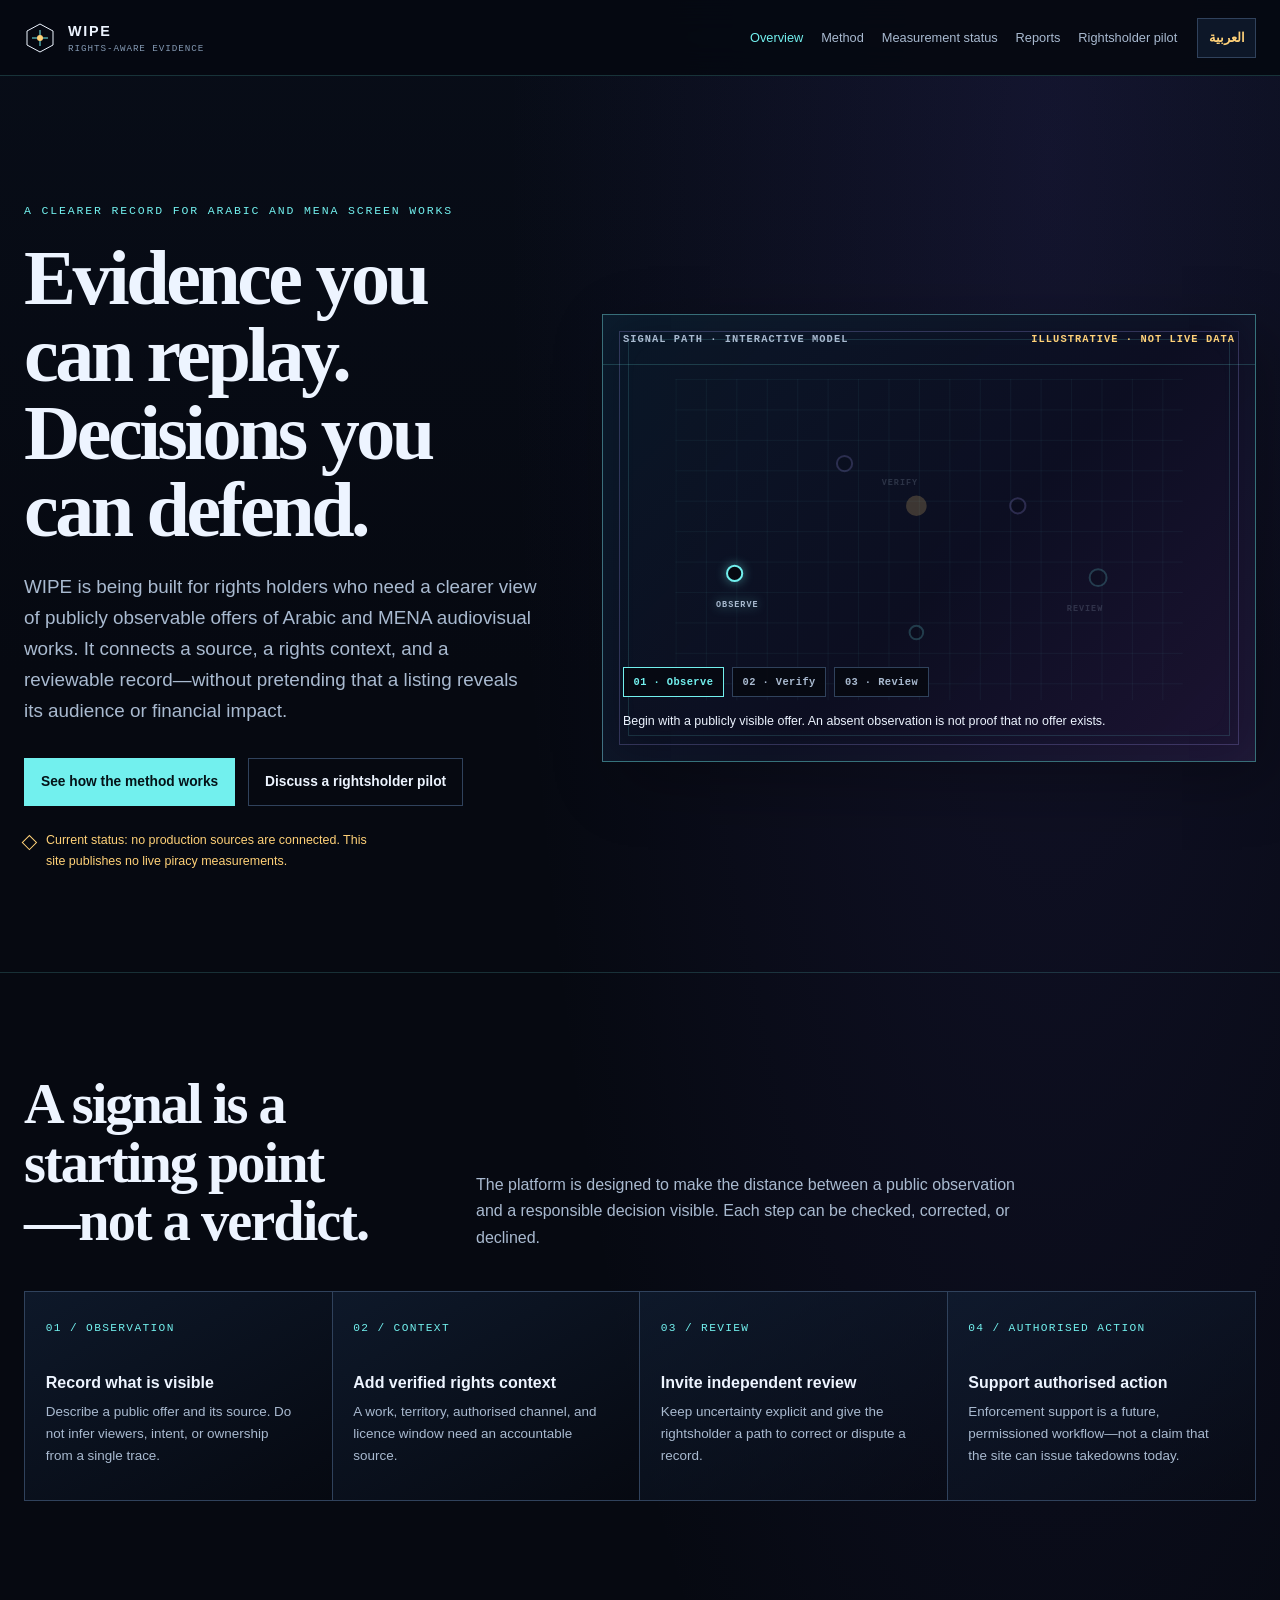
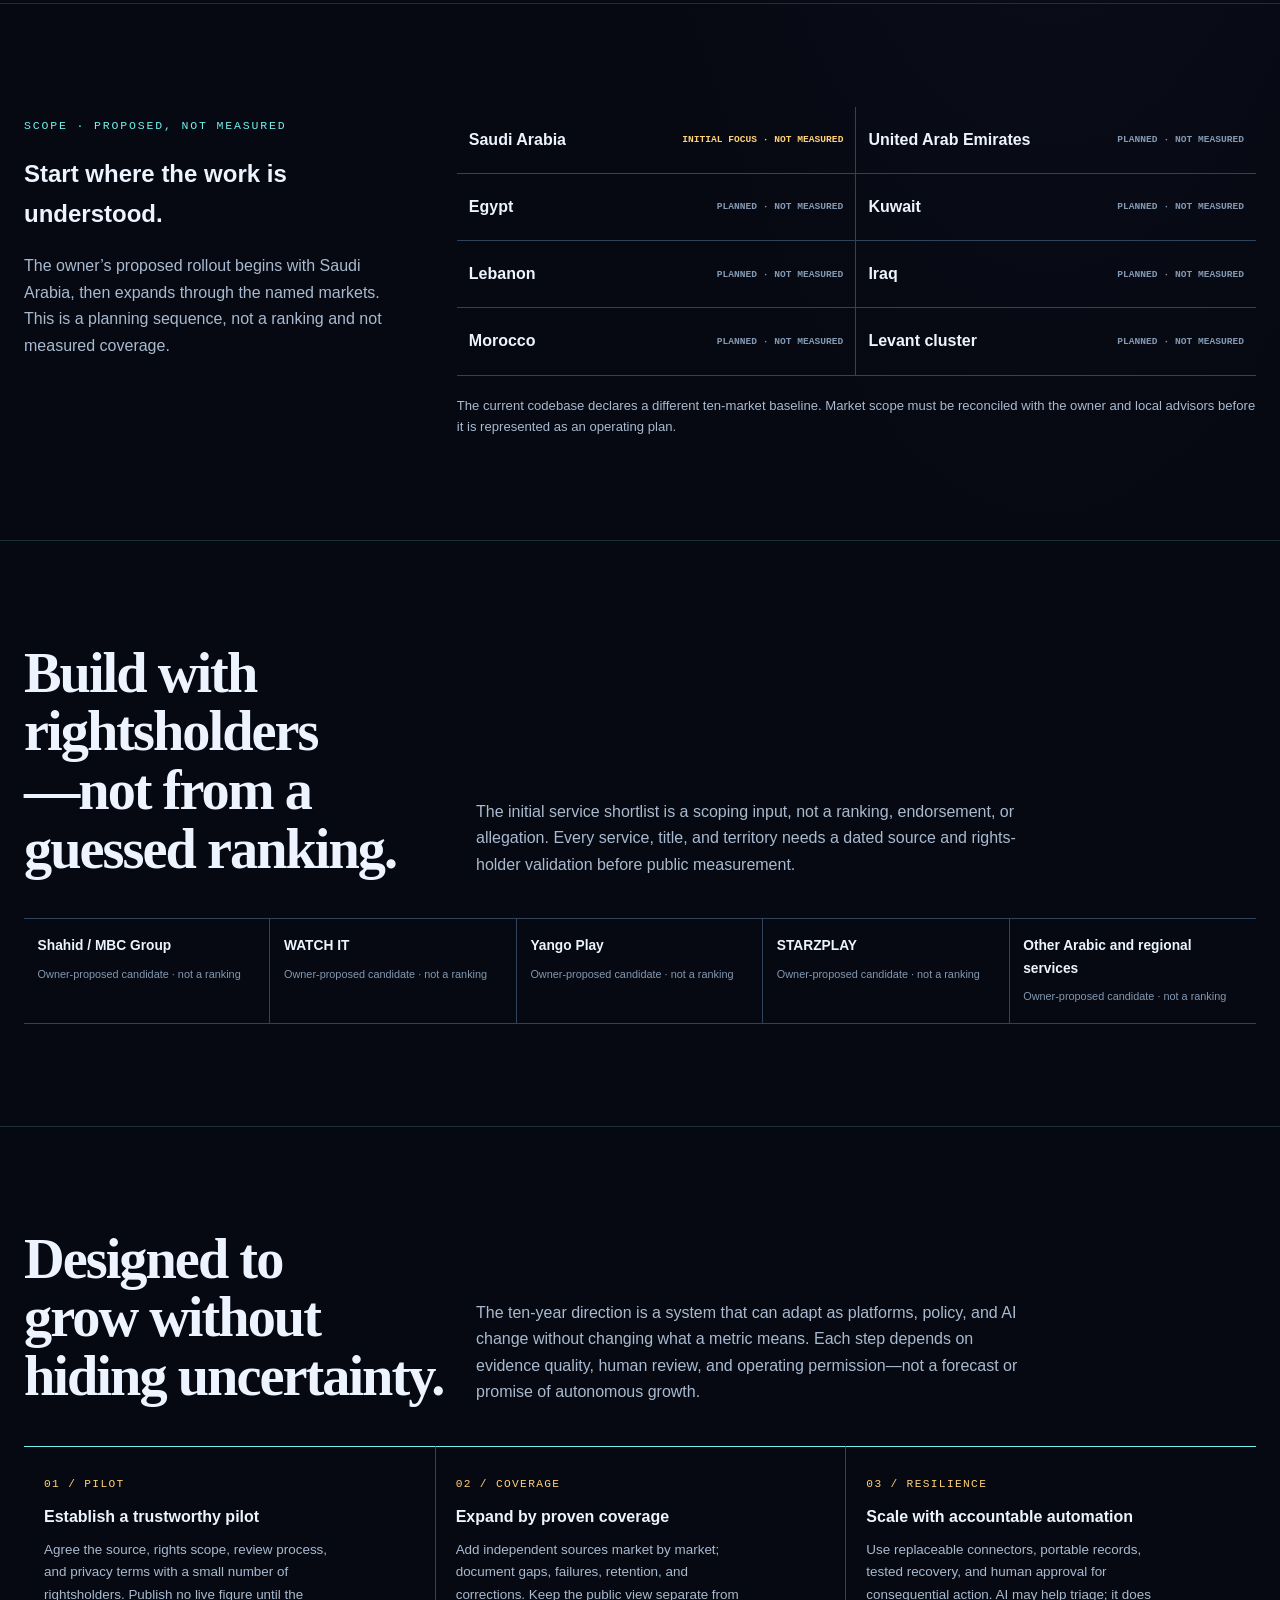
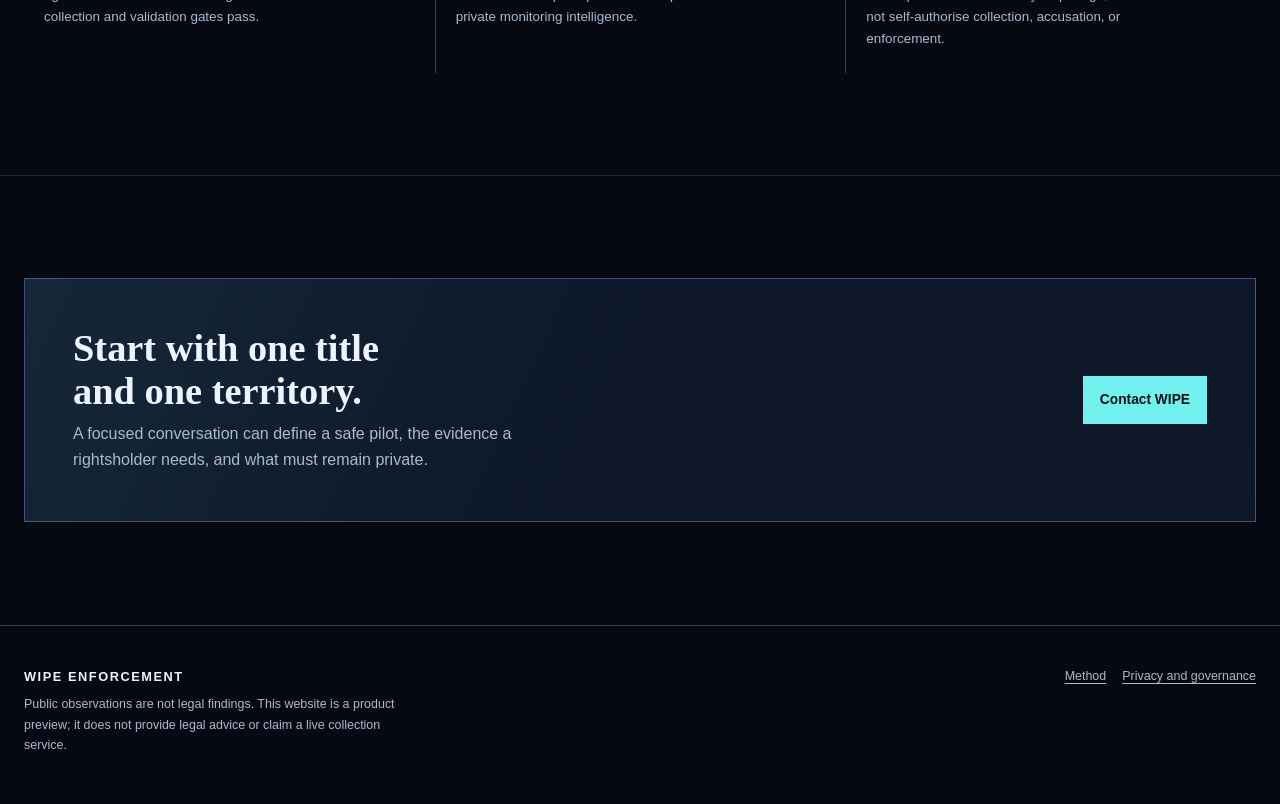
==== commit 0c39687c: "feat(site): rebuild bilingual WIPE website Replace inconsistent legacy public pages with a responsiv" ====
--- a/futuristic.html
+++ b/futuristic.html
@@ -1,1237 +1,14 @@
-<!DOCTYPE html>
-<html lang="en" dir="ltr">
+<!doctype html>
+<html lang="en">
 <head>
-<meta charset="utf-8">
-<meta name="viewport" content="width=device-width,initial-scale=1">
-<link rel="icon" href="data:,">
-<title>WIPE Enforcement — Holographic Field Edition</title>
-<meta name="description" content="WIPE measures public offerings of unauthorised Arabic and MENA audiovisual content, preserves evidence, and makes uncertainty visible. Explore the research and four interactive calculators.">
-<link rel="canonical" href="https://wipenforcement.org/futuristic.html">
-<style>
-/* ══════════════ design tokens ══════════════ */
-:root{
-  --bg:#07090c; --bg2:#0b0e13; --panel:#10141b; --panel2:#151a23; --raise:#1a202b;
-  --ink:#e9edf2; --dim:#8f9aab; --faint:#5d6775;
-  --line:#1e2530; --line2:#2a3342;
-  --gold:#e8b64c; --gold2:#a87f22; --mint:#5ad1a8; --red:#ff6b6b; --sky:#6ab7ff;
-  --mono:ui-monospace,"SF Mono","Cascadia Code",Menlo,Consolas,monospace;
-  --serif:ui-serif,"Iowan Old Style","Palatino Linotype",Georgia,"Times New Roman",serif;
-  --sans:system-ui,-apple-system,"Segoe UI",Roboto,"Helvetica Neue",Arial,
-         "Noto Sans Arabic","Noto Naskh Arabic",sans-serif;
-  --r:10px; --r2:14px;
-  --shadow:0 1px 0 rgba(255,255,255,.04) inset, 0 12px 32px -12px rgba(0,0,0,.6);
-}
-:root[data-theme="light"]{
-  --bg:#f7f6f2; --bg2:#fffefb; --panel:#ffffff; --panel2:#f2f0e9; --raise:#eae7dd;
-  --ink:#161a20; --dim:#525c6a; --faint:#8b93a1;
-  --line:#e0dcd0; --line2:#cfc9ba;
-  --gold:#9a6b00; --gold2:#7d5700; --mint:#0a7a54; --red:#b3261e; --sky:#1a5f9e;
-  --shadow:0 1px 0 rgba(255,255,255,.7) inset, 0 10px 28px -14px rgba(30,25,10,.25);
-}
-*{box-sizing:border-box;margin:0;padding:0}
-html{scroll-behavior:smooth;scroll-padding-top:4.6rem;-webkit-text-size-adjust:100%}
-@media (prefers-reduced-motion:reduce){html{scroll-behavior:auto}*,*:before,*:after{animation:none!important;transition:none!important}}
-body{background:var(--bg);color:var(--ink);font:16px/1.6 var(--sans);
-  -webkit-font-smoothing:antialiased;overflow-x:hidden}
-::selection{background:var(--gold);color:#12100a}
-img,svg{display:block;max-width:100%}
-a{color:inherit;text-decoration:none}
-button,input,select{font:inherit;color:inherit}
-:focus-visible{outline:2px solid var(--gold);outline-offset:2px;border-radius:4px}
-
-.wrap{width:min(100% - 2rem,72rem);margin-inline:auto}
-@media (max-width:640px){.wrap{width:min(100% - 1.5rem,72rem)}}
-
-/* Arabic runs: isolated so bidi never disturbs English layout */
-.ar{font-family:var(--sans);direction:rtl;unicode-bidi:isolate;display:inline}
-.mono{font-family:var(--mono)}
-.dim{color:var(--dim)}
-.faint{color:var(--faint)}
-.gold{color:var(--gold)}
-.mint{color:var(--mint)}
-.red{color:var(--red)}
-
-/* ══════════════ header ══════════════ */
-header{position:sticky;top:0;z-index:60;
-  background:color-mix(in srgb,var(--bg) 82%,transparent);
-  backdrop-filter:blur(14px);-webkit-backdrop-filter:blur(14px);
-  border-bottom:1px solid var(--line)}
-.bar{display:flex;align-items:center;gap:1rem;height:3.6rem}
-.brand{display:flex;align-items:center;gap:.55rem;font-weight:700;letter-spacing:.01em;
-  font-size:.95rem;white-space:nowrap}
-.brand svg{width:24px;height:24px;flex:0 0 auto}
-.brand small{display:block;font:400 .58rem/1 var(--mono);color:var(--faint);
-  letter-spacing:.16em;text-transform:uppercase;margin-top:2px}
-nav{display:flex;gap:.15rem;margin-inline-start:auto;overflow-x:auto;
-  scrollbar-width:none;-ms-overflow-style:none}
-nav::-webkit-scrollbar{display:none}
-nav a{font-size:.8rem;color:var(--dim);padding:.45rem .6rem;border-radius:8px;
-  white-space:nowrap;transition:color .15s,background .15s}
-nav a:hover{color:var(--ink)}
-nav a.on{color:var(--gold);background:color-mix(in srgb,var(--gold) 10%,transparent)}
-.tbtn{margin-inline-start:.4rem;width:2.2rem;height:2.2rem;border-radius:9px;
-  border:1px solid var(--line);background:var(--panel);cursor:pointer;
-  display:grid;place-items:center;flex:0 0 auto}
-.tbtn:hover{border-color:var(--line2)}
-.tbtn svg{width:15px;height:15px}
-@media (max-width:860px){
-  .bar{flex-wrap:wrap;height:auto;padding:.55rem 0}
-  nav{order:3;width:100%;margin-inline-start:0;padding-bottom:.15rem}
-  .tbtn{margin-inline-start:auto}
-}
-
-/* ══════════════ hero ══════════════ */
-.hero{padding:clamp(2.6rem,7vw,5rem) 0 clamp(2rem,5vw,3.4rem);position:relative;overflow:hidden}
-.hero:before{content:"";position:absolute;inset:-40% -20% auto;height:140%;
-  background:radial-gradient(55% 45% at 70% 20%,color-mix(in srgb,var(--gold) 9%,transparent),transparent 70%),
-             radial-gradient(45% 40% at 15% 65%,color-mix(in srgb,var(--sky) 7%,transparent),transparent 70%);
-  pointer-events:none}
-.hero .wrap{position:relative}
-.kick{display:inline-flex;align-items:center;gap:.5rem;font:600 .66rem/1 var(--mono);
-  letter-spacing:.18em;text-transform:uppercase;color:var(--gold);
-  border:1px solid color-mix(in srgb,var(--gold) 35%,transparent);
-  padding:.42rem .7rem;border-radius:99px;margin-bottom:1.3rem}
-.kick .dot{width:6px;height:6px;border-radius:50%;background:var(--mint);
-  box-shadow:0 0 0 3px color-mix(in srgb,var(--mint) 22%,transparent)}
-h1{font:600 clamp(1.9rem,5.6vw,3.4rem)/1.06 var(--serif);letter-spacing:-.022em;
-  max-width:24ch;margin-bottom:1.1rem}
-h1 em{font-style:normal;color:var(--gold)}
-.lede{font-size:clamp(.98rem,2.2vw,1.16rem);color:var(--dim);max-width:52ch;margin-bottom:1.6rem}
-.lede b{color:var(--ink);font-weight:600}
-.ctas{display:flex;gap:.7rem;flex-wrap:wrap;margin-bottom:2rem}
-.btn{display:inline-flex;align-items:center;gap:.45rem;padding:.68rem 1.15rem;
-  border-radius:10px;font-size:.88rem;font-weight:650;cursor:pointer;border:1px solid transparent;
-  transition:transform .12s,filter .15s,border-color .15s}
-.btn:active{transform:translateY(1px)}
-.btn.pri{background:var(--gold);color:#141107;border-color:var(--gold)}
-.btn.pri:hover{filter:brightness(1.08)}
-.btn.sec{background:var(--panel);border-color:var(--line2);color:var(--ink)}
-.btn.sec:hover{border-color:var(--gold)}
-.chips{display:flex;gap:.5rem;flex-wrap:wrap}
-.chip{display:inline-flex;align-items:center;gap:.42rem;padding:.34rem .66rem;
-  border:1px solid var(--line);border-radius:99px;background:color-mix(in srgb,var(--panel) 70%,transparent);
-  font:500 .68rem/1 var(--mono);color:var(--dim)}
-.chip b{color:var(--ink);font-weight:650}
-.chip .ok{width:7px;height:7px;border-radius:50%;background:var(--mint)}
-.chip .no{width:7px;height:7px;border-radius:50%;background:var(--red)}
-
-/* ══════════════ sections ══════════════ */
-section{padding:clamp(2.4rem,6vw,4.2rem) 0;border-top:1px solid var(--line)}
-.shead{margin-bottom:1.8rem;max-width:60ch}
-.snum{display:block;font:600 .64rem/1 var(--mono);letter-spacing:.2em;
-  text-transform:uppercase;color:var(--gold);margin-bottom:.7rem}
-h2{font:600 clamp(1.4rem,3.6vw,2.05rem)/1.15 var(--serif);letter-spacing:-.015em;
-  margin-bottom:.55rem}
-.ssub{color:var(--dim);font-size:.97rem;max-width:58ch}
-.ssub b{color:var(--ink)}
-
-/* ══════════════ instrument (tabs) ══════════════ */
-.tabs{display:flex;gap:.3rem;overflow-x:auto;scrollbar-width:none;
-  padding:.28rem;border:1px solid var(--line);border-radius:13px;background:var(--panel);
-  margin-bottom:1.1rem}
-.tabs::-webkit-scrollbar{display:none}
-.tab{flex:1 0 auto;padding:.6rem .85rem;border-radius:9px;border:0;background:transparent;
-  font-size:.83rem;font-weight:600;color:var(--dim);cursor:pointer;white-space:nowrap;
-  display:flex;align-items:center;gap:.45rem;transition:background .15s,color .15s}
-.tab .n{font:600 .62rem/1 var(--mono);color:var(--faint)}
-.tab:hover{color:var(--ink)}
-.tab.on{background:var(--raise);color:var(--ink);box-shadow:var(--shadow)}
-.tab.on .n{color:var(--gold)}
-.panel{display:none;animation:fade .25s ease}
-.panel.on{display:block}
-@keyframes fade{from{opacity:0;transform:translateY(4px)}to{opacity:1;transform:none}}
-.card{background:var(--panel);border:1px solid var(--line);border-radius:var(--r2);
-  padding:clamp(1rem,3vw,1.5rem)}
-.grid2{display:grid;grid-template-columns:1fr 1fr;gap:1rem}
-.grid3{display:grid;grid-template-columns:repeat(3,1fr);gap:1rem}
-@media (max-width:820px){.grid2,.grid3{grid-template-columns:1fr}}
-.field{margin-bottom:1rem}
-.field label{display:flex;justify-content:space-between;align-items:baseline;gap:.5rem;
-  font-size:.78rem;font-weight:600;color:var(--dim);margin-bottom:.4rem}
-.field label .val{font-family:var(--mono);color:var(--gold);font-weight:600;font-size:.8rem}
-.field .hint{font-size:.7rem;color:var(--faint);margin-top:.3rem;line-height:1.45}
-input[type=text],input[type=number],select{width:100%;padding:.58rem .7rem;
-  border:1px solid var(--line2);border-radius:9px;background:var(--bg2);color:var(--ink);
-  font-size:.9rem;transition:border-color .15s}
-input:focus,select:focus{border-color:var(--gold);outline:none}
-input[type=range]{width:100%;accent-color:var(--gold);height:1.6rem;cursor:pointer}
-.switch{display:flex;align-items:center;gap:.6rem;font-size:.82rem;color:var(--dim);
-  cursor:pointer;user-select:none;padding:.3rem 0}
-.switch input{accent-color:var(--gold);width:1.05rem;height:1.05rem;cursor:pointer}
-.out{background:var(--bg2);border:1px solid var(--line);border-radius:var(--r);
-  padding:1rem 1.1rem;min-height:8.5rem}
-.out .big{font:600 clamp(1.5rem,4.5vw,2.1rem)/1.1 var(--serif);letter-spacing:-.02em;
-  margin:.3rem 0}
-.out .big.refuse{color:var(--faint);font-size:1.15rem;font-family:var(--sans);
-  font-weight:600;line-height:1.4}
-.out .lbl{font:600 .62rem/1 var(--mono);letter-spacing:.16em;text-transform:uppercase;
-  color:var(--faint)}
-.out .expl{font-size:.8rem;color:var(--dim);line-height:1.55;margin-top:.55rem}
-.out .expl code{font-family:var(--mono);font-size:.74rem;color:var(--gold);
-  background:color-mix(in srgb,var(--gold) 9%,transparent);padding:.1rem .3rem;border-radius:5px}
-.bar-track{height:8px;border-radius:99px;background:var(--raise);overflow:hidden;
-  position:relative;margin:.55rem 0 .3rem}
-.bar-fill{position:absolute;inset:0 auto 0 0;border-radius:99px;
-  background:linear-gradient(90deg,var(--gold2),var(--gold));transition:width .3s ease}
-.bar-lo,.bar-hi{position:absolute;top:-3px;bottom:-3px;width:2px;background:var(--ink);
-  opacity:.55;border-radius:2px}
-.rows{display:grid;gap:.3rem;margin-top:.7rem}
-.row{display:flex;justify-content:space-between;gap:.8rem;font-size:.8rem;
-  padding:.42rem .55rem;border-radius:8px;background:var(--panel2)}
-.row .k{color:var(--dim)}
-.row .v{font-family:var(--mono);font-weight:600}
-.stamp{display:inline-flex;align-items:center;gap:.4rem;font:600 .64rem/1 var(--mono);
-  letter-spacing:.08em;padding:.34rem .55rem;border-radius:7px;margin-top:.7rem}
-.stamp.m{color:var(--mint);background:color-mix(in srgb,var(--mint) 11%,transparent);
-  border:1px solid color-mix(in srgb,var(--mint) 30%,transparent)}
-.stamp.x{color:var(--red);background:color-mix(in srgb,var(--red) 10%,transparent);
-  border:1px solid color-mix(in srgb,var(--red) 30%,transparent)}
-.stamp.u{color:var(--faint);background:var(--panel2);border:1px solid var(--line)}
-.demo-note{font-size:.72rem;color:var(--faint);margin-top:.9rem;line-height:1.5;
-  padding-left:.7rem;border-left:2px solid var(--line2)}
-
-/* verdict pills */
-.pill{display:inline-block;font:700 .62rem/1 var(--mono);letter-spacing:.1em;
-  padding:.32rem .55rem;border-radius:99px;text-transform:uppercase}
-.pill.exact{color:#0e1207;background:var(--mint)}
-.pill.stock{color:#141107;background:var(--gold)}
-.pill.look{color:var(--sky);border:1px solid color-mix(in srgb,var(--sky) 45%,transparent)}
-.pill.none{color:var(--faint);border:1px dashed var(--line2)}
-
-/* ══════════════ surfaces grid ══════════════ */
-.surf{display:grid;grid-template-columns:repeat(auto-fill,minmax(150px,1fr));gap:.55rem}
-.sc{border:1px solid var(--line);border-radius:11px;padding:.7rem .75rem;
-  background:var(--panel);cursor:pointer;transition:border-color .15s,transform .12s;
-  position:relative;overflow:hidden}
-.sc:hover{border-color:var(--line2);transform:translateY(-1px)}
-.sc.on{border-color:var(--gold)}
-.sc .nm{font:650 .78rem/1.25 var(--mono);display:flex;align-items:center;gap:.4rem}
-.sc .st{width:7px;height:7px;border-radius:50%;flex:0 0 auto}
-.sc .st.live{background:var(--mint)}
-.sc .st.plan{background:var(--faint)}
-.sc .d{font-size:.68rem;color:var(--dim);margin-top:.35rem;line-height:1.45}
-.sc .why{display:none;font-size:.72rem;color:var(--dim);margin-top:.5rem;
-  padding-top:.5rem;border-top:1px dashed var(--line2);line-height:1.5}
-.sc.on .why{display:block}
-@media (prefers-reduced-motion:reduce){.sc:hover{transform:none}}
-
-/* ══════════════ findings ══════════════ */
-.find{display:grid;grid-template-columns:5rem 1fr;gap:1.1rem;padding:1.3rem 0;
-  border-top:1px solid var(--line)}
-.find:last-of-type{border-bottom:1px solid var(--line)}
-@media (max-width:560px){.find{grid-template-columns:1fr;gap:.4rem}}
-.find .big{font:600 clamp(1.6rem,4vw,2.2rem)/1 var(--serif);color:var(--gold);
-  letter-spacing:-.02em}
-.find .big small{display:block;font:600 .58rem/1 var(--mono);letter-spacing:.14em;
-  text-transform:uppercase;color:var(--faint);margin-top:.4rem}
-.find h3{font:650 1.02rem/1.3 var(--sans);margin-bottom:.4rem}
-.find p{font-size:.88rem;color:var(--dim);line-height:1.6}
-.find p b{color:var(--ink)}
-blockquote{margin:1rem 0;padding:1rem 1.15rem;background:var(--panel2);
-  border-left:3px solid var(--gold);border-radius:0 10px 10px 0}
-blockquote .ar{display:block;font-size:1.02rem;line-height:1.9;text-align:right;
-  margin-bottom:.5rem}
-blockquote .en{font-size:.82rem;color:var(--dim);font-style:italic}
-blockquote cite{display:block;font:500 .64rem/1.5 var(--mono);color:var(--faint);
-  margin-top:.5rem;font-style:normal}
-
-/* ══════════════ tables ══════════════ */
-.tbl{width:100%;border-collapse:collapse;font-size:.84rem}
-.tbl th{font:600 .62rem/1 var(--mono);letter-spacing:.13em;text-transform:uppercase;
-  color:var(--faint);text-align:start;padding:.55rem .6rem;border-bottom:1px solid var(--line2)}
-.tbl td{padding:.55rem .6rem;border-bottom:1px solid var(--line);vertical-align:top}
-.tbl tr:last-child td{border-bottom:0}
-.tbl .num{font-family:var(--mono);font-weight:600;text-align:end}
-.scroll-x{overflow-x:auto;-webkit-overflow-scrolling:touch;
-  border:1px solid var(--line);border-radius:var(--r2);background:var(--panel)}
-.scroll-x .tbl th:first-child,.scroll-x .tbl td:first-child{position:sticky;left:0;
-  background:var(--panel)}
-
-/* ══════════════ status board ══════════════ */
-.board{display:grid;grid-template-columns:repeat(auto-fill,minmax(215px,1fr));gap:.75rem}
-.bi{border:1px solid var(--line);border-radius:12px;padding:.95rem 1rem;background:var(--panel)}
-.bi .h{display:flex;align-items:center;justify-content:space-between;gap:.5rem;
-  font:650 .72rem/1 var(--mono);letter-spacing:.1em;text-transform:uppercase;color:var(--faint)}
-.bi .v{font:600 1.5rem/1.1 var(--serif);letter-spacing:-.02em;margin:.45rem 0 .15rem}
-.bi .d{font-size:.72rem;color:var(--dim);line-height:1.5}
-.bi .v.ok{color:var(--mint)}
-.bi .v.wait{color:var(--gold)}
-
-/* ══════════════ roadmap ══════════════ */
-.phase{display:grid;grid-template-columns:8.5rem 1fr;gap:1rem;padding:1.1rem 0;
-  border-top:1px solid var(--line)}
-.phase:last-child{border-bottom:1px solid var(--line)}
-@media (max-width:640px){.phase{grid-template-columns:1fr;gap:.35rem}}
-.phase .when{font:650 .74rem/1.5 var(--mono);color:var(--gold)}
-.phase .when small{display:block;color:var(--faint);font-weight:500}
-.phase h4{font:650 .95rem/1.3 var(--sans);margin-bottom:.3rem}
-.phase p{font-size:.84rem;color:var(--dim);line-height:1.55}
-.phase .done{color:var(--mint)}
-
-/* ══════════════ footer ══════════════ */
-footer{border-top:1px solid var(--line);padding:2.6rem 0 3.4rem;
-  background:linear-gradient(180deg,transparent,color-mix(in srgb,var(--panel) 45%,transparent))}
-.fgrid{display:grid;grid-template-columns:1.4fr 1fr 1fr;gap:1.6rem}
-@media (max-width:760px){.fgrid{grid-template-columns:1fr}}
-.fgrid h4{font:650 .95rem/1.3 var(--sans);margin-bottom:.6rem}
-.fgrid p,.fgrid li{font-size:.82rem;color:var(--dim);line-height:1.6;margin-bottom:.45rem}
-.fgrid ul{list-style:none}
-.fgrid li{padding-inline-start:.9rem;position:relative}
-.fgrid li:before{content:"→";position:absolute;inset-inline-start:0;color:var(--gold);
-  font-size:.72rem}
-.fine{font:500 .66rem/1.75 var(--mono);color:var(--faint);margin-top:2.2rem;
-  padding-top:1.1rem;border-top:1px solid var(--line)}
-/* WIPE / Obsidian Atelier visual system */
-:root{--bg:#08090b;--bg2:#0d0e11;--panel:#111215;--panel2:#17181b;--raise:#202124;--ink:#f4efe5;--dim:#b1a99a;--faint:#797467;--line:#2a2823;--line2:#484133;--gold:#d7b77a;--gold2:#806a43;--mint:#83bca6;--red:#e9897a;--sky:#91a9bd;--r:14px;--r2:22px;--shadow:0 1px 0 rgba(255,248,230,.07) inset,0 26px 60px -34px rgba(0,0,0,.82)}
-:root[data-theme="light"]{--bg:#f4f0e7;--bg2:#fbf9f3;--panel:#fffdf8;--panel2:#f3eee2;--raise:#e8e0d0;--ink:#1f1d18;--dim:#655f52;--faint:#8e8676;--line:#e1d9c9;--line2:#cfc2a9;--gold:#927341;--gold2:#70572e;--mint:#3f806a;--red:#aa5549;--sky:#51758c;--shadow:0 1px 0 rgba(255,255,255,.9) inset,0 22px 48px -32px rgba(58,46,24,.24)}
-body{background:radial-gradient(ellipse at 78% 0%,color-mix(in srgb,var(--gold) 5%,transparent),transparent 34rem),var(--bg);letter-spacing:.005em}
-.wrap{width:min(100% - 3rem,78rem)}
-header{background:color-mix(in srgb,var(--bg) 84%,transparent);border-color:color-mix(in srgb,var(--gold) 16%,var(--line))}
-.bar{height:4.6rem}.brand{font-family:var(--serif);font-weight:600;letter-spacing:.015em}.brand small{letter-spacing:.22em;color:var(--gold)}
-nav{gap:.3rem}nav a{font-size:.75rem;letter-spacing:.04em;padding:.5rem .72rem}nav a.on{background:color-mix(in srgb,var(--gold) 12%,transparent)}
-.tbtn{border-radius:50%;width:2.45rem;height:2.45rem;background:color-mix(in srgb,var(--panel) 82%,transparent)}
-.hero{min-height:39rem;display:flex;align-items:center;padding:clamp(4rem,9vw,7.8rem) 0 clamp(3.6rem,8vw,6.4rem);border-bottom:1px solid color-mix(in srgb,var(--gold) 18%,var(--line));isolation:isolate}
-.hero:before{inset:0;background:radial-gradient(50% 70% at 76% 48%,color-mix(in srgb,var(--gold) 11%,transparent),transparent 75%),radial-gradient(32% 42% at 15% 88%,color-mix(in srgb,var(--sky) 8%,transparent),transparent 78%);z-index:-1}
-.hero .wrap{width:min(100% - 3rem,78rem);position:relative;z-index:1}.hero .wrap>*:not(.hero-orbit){max-width:42rem}
-.hero-orbit{position:absolute;right:-1.5%;top:50%;width:min(47vw,570px);aspect-ratio:1;transform:translateY(-50%);pointer-events:none;z-index:-1;filter:drop-shadow(0 24px 70px rgba(0,0,0,.42));animation:orbit-drift 16s ease-in-out infinite}
-.hero-orbit:before,.hero-orbit:after{content:"";position:absolute;inset:10%;border:1px solid color-mix(in srgb,var(--gold) 56%,transparent);border-radius:50%;transform:rotate(-24deg) scaleY(.38);box-shadow:0 0 24px color-mix(in srgb,var(--gold) 10%,transparent),inset 0 0 22px color-mix(in srgb,var(--gold) 8%,transparent)}
-.hero-orbit:after{inset:3%;transform:rotate(56deg) scaleY(.42);border-color:color-mix(in srgb,var(--gold) 34%,transparent)}
-.orb-core{position:absolute;inset:20%;border-radius:50%;background:radial-gradient(circle at 33% 27%,rgba(255,240,205,.98) 0,rgba(226,190,124,.88) 5%,rgba(135,101,54,.62) 17%,rgba(23,21,19,.92) 46%,rgba(9,10,12,.98) 70%);box-shadow:inset -24px -22px 42px rgba(0,0,0,.76),inset 8px 7px 20px rgba(255,237,198,.24),0 0 100px color-mix(in srgb,var(--gold) 24%,transparent);overflow:hidden}
-.orb-core:before{content:"";position:absolute;inset:12%;border:1px solid color-mix(in srgb,var(--gold) 42%,transparent);border-radius:50%;box-shadow:0 0 40px color-mix(in srgb,var(--gold) 12%,transparent)}
-.orb-core:after{content:"";position:absolute;width:130%;height:38%;left:-15%;top:32%;border:1px solid color-mix(in srgb,var(--gold) 64%,transparent);border-radius:50%;transform:rotate(-28deg);box-shadow:0 0 24px color-mix(in srgb,var(--gold) 18%,transparent)}
-.orbit-point{position:absolute;left:24%;top:19%;width:9px;height:9px;border-radius:50%;background:#f6e4bd;box-shadow:0 0 20px 5px color-mix(in srgb,var(--gold) 70%,transparent)}
-.orbit-label{position:absolute;right:0;bottom:18%;font:500 .62rem/1.5 var(--mono);letter-spacing:.17em;text-transform:uppercase;color:var(--gold);text-align:right}
-@keyframes orbit-drift{0%,100%{translate:0 0;rotate:-2deg}50%{translate:0 -10px;rotate:1deg}}
-.kick{border-color:color-mix(in srgb,var(--gold) 45%,transparent);background:color-mix(in srgb,var(--gold) 5%,transparent);letter-spacing:.2em;padding:.54rem .85rem}
-h1{font-size:clamp(2.45rem,6vw,5rem);line-height:.99;letter-spacing:-.045em;max-width:13ch;margin-bottom:1.5rem;text-wrap:balance}
-h1 em{color:var(--gold);font-style:italic;text-shadow:0 0 44px color-mix(in srgb,var(--gold) 17%,transparent)}
-.lede{font-size:clamp(1rem,1.6vw,1.13rem);line-height:1.8;max-width:52ch;margin-bottom:1.9rem}.ctas{margin-bottom:2rem}.btn{border-radius:999px;padding:.78rem 1.3rem;letter-spacing:.02em}.btn.pri{color:#17130b;background:linear-gradient(135deg,#e6ce9f,#c09c5c);box-shadow:0 8px 28px color-mix(in srgb,var(--gold) 17%,transparent)}.btn.sec{background:color-mix(in srgb,var(--panel) 68%,transparent);border-color:var(--line2);backdrop-filter:blur(10px)}
-.chips{max-width:60rem!important;gap:.55rem}.chip{border-color:color-mix(in srgb,var(--gold) 14%,var(--line));background:color-mix(in srgb,var(--panel) 70%,transparent);padding:.48rem .76rem;letter-spacing:.02em}.chip .ok{box-shadow:0 0 0 3px color-mix(in srgb,var(--mint) 14%,transparent)}
-section{padding:clamp(3.5rem,7vw,6.1rem) 0;border-color:color-mix(in srgb,var(--gold) 15%,var(--line));scroll-margin-top:5rem}.shead{max-width:66ch;margin-bottom:2.3rem}.snum{letter-spacing:.24em;color:var(--gold)}h2{font-size:clamp(1.8rem,3.6vw,2.7rem);letter-spacing:-.025em;line-height:1.08;margin-bottom:.8rem}h3{letter-spacing:-.01em}.ssub{line-height:1.8;font-size:1rem}
-.card,.out{border-color:color-mix(in srgb,var(--gold) 16%,var(--line));border-radius:var(--r2);box-shadow:var(--shadow)}.card{background:linear-gradient(145deg,color-mix(in srgb,var(--panel) 96%,var(--gold)),var(--panel) 60%);padding:clamp(1.1rem,3vw,1.8rem)}.tabs{border-color:color-mix(in srgb,var(--gold) 18%,var(--line));border-radius:999px;padding:.34rem;background:color-mix(in srgb,var(--panel) 84%,transparent)}.tab{border-radius:999px;padding:.72rem 1rem}.tab.on{background:linear-gradient(135deg,color-mix(in srgb,var(--gold) 20%,var(--raise)),var(--raise));box-shadow:0 4px 18px rgba(0,0,0,.16)}
-input[type=text],input[type=number],select{border-color:var(--line2);border-radius:11px}.out{background:radial-gradient(ellipse at 100% 0%,color-mix(in srgb,var(--gold) 7%,transparent),transparent 58%),var(--bg2);padding:1.2rem}.out .big{font-size:clamp(1.8rem,4.5vw,2.5rem)}.bar-fill{background:linear-gradient(90deg,#806a43,#e7ca91)}
-.finding,.surf,.phase,.fine{border-color:color-mix(in srgb,var(--gold) 14%,var(--line))}.phase{padding-block:1.25rem}.when{color:var(--gold)}footer{border-top:1px solid color-mix(in srgb,var(--gold) 18%,var(--line));background:color-mix(in srgb,var(--bg2) 88%,transparent)}
-@media(max-width:860px){.hero{min-height:unset}.hero-orbit{right:-15%;width:min(66vw,460px);opacity:.4}.hero .wrap>*:not(.hero-orbit){max-width:40rem}.hero-orbit .orbit-label{display:none}}
-@media(max-width:640px){.wrap,.hero .wrap{width:min(100% - 1.5rem,78rem)}.hero{padding:4.3rem 0 3.2rem;min-height:unset}.hero-orbit{top:28%;right:-31%;width:76vw;opacity:.2}.hero-orbit:before,.hero-orbit:after{inset:7%}h1{font-size:clamp(2.35rem,12vw,3.6rem);max-width:11ch}.kick{font-size:.57rem;letter-spacing:.13em}.chips{gap:.4rem}.chip{font-size:.59rem;padding:.38rem .56rem}.tabs{justify-content:flex-start;border-radius:15px}.tab{padding:.65rem .8rem}section{padding:3.3rem 0}}
-@media(prefers-reduced-motion:reduce){.hero-orbit{animation:none}}
-
-/* Direction 02: Nocturne / ultraviolet observatory */
-:root{--bg:#090b16;--bg2:#101326;--panel:#121629;--panel2:#191e34;--raise:#222945;--ink:#f5f3ff;--dim:#b4b7d0;--faint:#858ba9;--line:#272d49;--line2:#3a4165;--gold:#b09bff;--gold2:#5ee5dc;--mint:#79e8c5;--red:#ff8297;--sky:#73c8ff;--shadow:0 1px 0 rgba(255,255,255,.07) inset,0 28px 70px -38px rgba(0,0,0,.82)}
-:root[data-theme="light"]{--bg:#f3f1f7;--bg2:#fbfaff;--panel:#fff;--panel2:#f2effa;--raise:#e6e0f5;--ink:#17172b;--dim:#55566f;--faint:#85849b;--line:#e0dced;--line2:#c8c3db;--gold:#6651d6;--gold2:#087c83;--mint:#08795f;--red:#ad415a;--sky:#246da6;--shadow:0 1px 0 #fff inset,0 24px 50px -34px rgba(43,31,92,.2)}
-html{background:var(--bg)}body{background:radial-gradient(ellipse at 80% 2%,color-mix(in srgb,var(--gold) 9%,transparent),transparent 36rem),var(--bg);color:var(--ink)}
-header{border-color:color-mix(in srgb,var(--gold) 22%,var(--line));background:color-mix(in srgb,var(--bg) 88%,transparent)}.brand svg circle:first-child{stroke:var(--gold)}.brand svg circle:nth-child(2){stroke:var(--gold2)}.brand svg path{stroke:var(--gold2)}.brand svg circle:last-child{fill:var(--gold)}.brand small{color:var(--gold2)}
-.hero{min-height:44rem;background:radial-gradient(ellipse at 78% 48%,color-mix(in srgb,#5647de 26%,transparent),transparent 36rem),radial-gradient(ellipse at 87% 22%,color-mix(in srgb,#35d7d5 12%,transparent),transparent 27rem),linear-gradient(115deg,#090b16 0%,#10132b 56%,#15132e 100%);border-bottom-color:#383558;overflow:hidden}
-:root[data-theme="light"] .hero{background:radial-gradient(ellipse at 78% 48%,rgba(112,91,230,.19),transparent 36rem),radial-gradient(ellipse at 88% 20%,rgba(42,196,192,.14),transparent 26rem),linear-gradient(115deg,#eeedf7 0%,#f5f2fc 56%,#ebe9f8 100%);border-bottom-color:#d8d2ec}
-.hero:before{background:radial-gradient(48% 65% at 76% 51%,color-mix(in srgb,#7667fa 19%,transparent),transparent 74%),radial-gradient(30% 42% at 18% 90%,color-mix(in srgb,#52d9d3 8%,transparent),transparent 78%)}
-.hero:after{content:"";position:absolute;inset:0;pointer-events:none;opacity:.22;background-image:radial-gradient(circle at 72% 18%,#d6d4ff 0 1px,transparent 1.5px),radial-gradient(circle at 89% 67%,#a9a2ff 0 1px,transparent 1.5px),radial-gradient(circle at 62% 78%,#9ce9e5 0 1px,transparent 1.5px),radial-gradient(circle at 94% 34%,#d6d4ff 0 1px,transparent 1.5px);background-size:170px 150px,230px 190px,200px 170px,280px 220px}
-.hero-orbit{filter:drop-shadow(0 28px 90px rgba(49,38,145,.5));animation:orbit-drift 20s ease-in-out infinite}
-.hero-orbit:before,.hero-orbit:after{border-color:color-mix(in srgb,var(--gold) 65%,transparent);box-shadow:0 0 28px color-mix(in srgb,var(--gold) 18%,transparent),inset 0 0 28px color-mix(in srgb,var(--gold) 10%,transparent)}
-.hero-orbit:after{border-color:color-mix(in srgb,var(--gold2) 55%,transparent)}
-.orb-core{background:radial-gradient(circle at 31% 24%,#edffff 0,#baf9f4 4%,#64e0df 9%,#8175fa 20%,#4437ab 36%,#1a183f 57%,#101224 73%);box-shadow:inset -30px -28px 48px rgba(1,4,24,.8),inset 9px 7px 24px rgba(238,255,255,.42),0 0 105px color-mix(in srgb,#7766ff 48%,transparent),0 0 185px color-mix(in srgb,#4de2dc 13%,transparent)}
-.orb-core:before{border-color:color-mix(in srgb,#c6c0ff 68%,transparent);box-shadow:0 0 48px color-mix(in srgb,#9887ff 22%,transparent)}.orb-core:after{border-color:color-mix(in srgb,#8ff5ed 82%,transparent);box-shadow:0 0 30px color-mix(in srgb,#69e8e0 32%,transparent)}.orbit-point{background:#dbfffb;box-shadow:0 0 22px 7px rgba(108,241,229,.86)}.orbit-label{color:var(--gold2)}
-.kick{color:var(--gold2);border-color:color-mix(in srgb,var(--gold2) 48%,transparent);background:color-mix(in srgb,var(--gold2) 7%,transparent)}.kick .dot{background:var(--mint);box-shadow:0 0 0 3px color-mix(in srgb,var(--mint) 22%,transparent)}h1{color:var(--ink)}h1 em{color:var(--gold);text-shadow:0 0 48px color-mix(in srgb,var(--gold) 28%,transparent)}.lede{color:var(--dim)}.lede b{color:var(--ink)}
-.btn.pri{background:linear-gradient(120deg,#b5fff1,#83e7db 54%,#b5a8ff);border:0;color:#11182a;box-shadow:0 10px 38px rgba(104,221,211,.2)}.btn.pri:hover{filter:brightness(1.08)}.btn.sec{border-color:color-mix(in srgb,var(--gold) 35%,var(--line2));background:color-mix(in srgb,var(--panel) 38%,transparent)}
-.chip{border-color:color-mix(in srgb,var(--gold) 19%,var(--line));background:color-mix(in srgb,var(--panel) 58%,transparent);backdrop-filter:blur(10px)}.chip .ok{background:var(--mint)}.chip .no{background:var(--red)}
-.snum{color:var(--gold)}h2{color:var(--ink)}.ssub{color:var(--dim)}.ssub b{color:var(--ink)}
-.card{background:linear-gradient(145deg,color-mix(in srgb,var(--panel) 97%,var(--gold)),var(--panel) 66%);border-color:color-mix(in srgb,var(--gold) 19%,var(--line))}.tabs{border-color:color-mix(in srgb,var(--gold) 22%,var(--line))}.tab.on{background:linear-gradient(120deg,color-mix(in srgb,var(--gold) 19%,var(--raise)),color-mix(in srgb,var(--gold2) 9%,var(--raise)));box-shadow:0 4px 24px color-mix(in srgb,var(--gold) 9%,transparent)}.tab.on .n{color:var(--gold)}
-input[type=range]{accent-color:var(--gold2)}input:focus,select:focus{border-color:var(--gold)}.out{border-color:color-mix(in srgb,var(--gold) 17%,var(--line));background:radial-gradient(ellipse at 100% 0%,color-mix(in srgb,var(--gold) 9%,transparent),transparent 58%),var(--bg2)}.out .big{color:var(--gold)}.bar-fill{background:linear-gradient(90deg,#6152d8,#69e5d6)}
-.finding,.surf,.phase,.fine{border-color:color-mix(in srgb,var(--gold) 16%,var(--line))}.when{color:var(--gold)}.phase h4.done{color:var(--mint)}footer{background:linear-gradient(180deg,var(--bg2),color-mix(in srgb,var(--bg) 96%,#221b4e));border-top-color:color-mix(in srgb,var(--gold) 28%,var(--line))}
-@media(max-width:860px){.hero{min-height:unset}.hero-orbit{opacity:.48}}
-@media(max-width:640px){.hero{padding-top:4.1rem}.hero-orbit{opacity:.23;top:26%;right:-31%;width:78vw}.hero:after{opacity:.12}.chip{backdrop-filter:none}}
-@media(prefers-reduced-motion:reduce){.hero-orbit{animation:none}}
-
-/* product map */
-.map-grid{display:grid;grid-template-columns:repeat(4,1fr);gap:.75rem}
-.map-card{position:relative;min-height:10.5rem;padding:1.15rem;border:1px solid color-mix(in srgb,var(--gold) 17%,var(--line));border-radius:var(--r2);background:linear-gradient(145deg,color-mix(in srgb,var(--panel) 95%,var(--gold)),var(--panel));box-shadow:var(--shadow)}
-.map-card:before{content:"";position:absolute;inset:0 auto 0 0;width:3px;background:var(--gold);border-radius:var(--r2) 0 0 var(--r2);opacity:.65}
-.map-card .map-id{font:650 .62rem/1 var(--mono);letter-spacing:.16em;color:var(--gold);text-transform:uppercase}
-.map-card h3{font:650 1rem/1.25 var(--sans);margin:.65rem 0 .4rem}
-.map-card p{font-size:.78rem;line-height:1.55;color:var(--dim)}
-.map-card .map-state{display:inline-flex;margin-top:.8rem;padding:.25rem .5rem;border:1px solid color-mix(in srgb,var(--mint) 35%,transparent);border-radius:99px;color:var(--mint);font:650 .58rem/1 var(--mono);letter-spacing:.08em;text-transform:uppercase}
-.map-card .map-state.next{border-color:color-mix(in srgb,var(--gold) 35%,transparent);color:var(--gold)}
-.map-flow{display:grid;grid-template-columns:repeat(5,1fr);gap:0;margin-top:1.2rem;border:1px solid color-mix(in srgb,var(--gold) 15%,var(--line));border-radius:var(--r2);overflow:hidden;background:var(--panel)}
-.map-step{padding:1rem;border-right:1px solid var(--line);min-height:7rem}.map-step:last-child{border-right:0}.map-step b{display:block;font:650 .7rem/1.2 var(--mono);color:var(--gold);letter-spacing:.08em;text-transform:uppercase;margin-bottom:.5rem}.map-step span{font-size:.78rem;color:var(--dim);line-height:1.45}
-@media(max-width:900px){.map-grid{grid-template-columns:repeat(2,1fr)}.map-flow{grid-template-columns:repeat(2,1fr)}.map-step:nth-child(2n){border-right:0}.map-step{border-bottom:1px solid var(--line)}}
-@media(max-width:560px){.map-grid{grid-template-columns:1fr}.map-flow{grid-template-columns:1fr}.map-step,.map-step:nth-child(2n){border-right:0;border-bottom:1px solid var(--line)}.map-step:last-child{border-bottom:0}}
-
-</style>
-<script defer src="assets/scrollcraft.js"></script>
-<script defer src="assets/signature.js"></script>
-<link rel="stylesheet" href="assets/scrollcraft.css">
-<link rel="stylesheet" href="assets/design.css">
-<link rel="stylesheet" href="assets/futuristic.css">
+  <meta charset="utf-8">
+  <meta http-equiv="refresh" content="0; url=index.html">
+  <meta name="robots" content="noindex">
+  <meta name="viewport" content="width=device-width, initial-scale=1">
+  <link rel="canonical" href="index.html">
+  <title>WIPE — Site moved</title>
 </head>
 <body>
-
-<!-- ═══════════════ header ═══════════════ -->
-<header>
-  <div class="wrap bar">
-    <a class="brand" href="#top" aria-label="WIPE Enforcement home">
-      <svg viewBox="0 0 32 32" aria-hidden="true">
-        <circle cx="16" cy="16" r="14" fill="none" stroke="var(--gold)" stroke-width="1.6"/>
-        <circle cx="16" cy="16" r="5.2" fill="none" stroke="var(--mint)" stroke-width="1.6"/>
-        <circle cx="16" cy="16" r="1.8" fill="var(--gold)"/>
-        <path d="M16 2v6M16 24v6M2 16h6M24 16h6" stroke="var(--gold)" stroke-width="1.4" stroke-linecap="round"/>
-      </svg>
-      <span>WIPE Enforcement<small>wipenforcement.org</small></span>
-    </a>
-    <nav id="nav" aria-label="Sections">
-      <a href="#illusion">The gap</a>
-      <a href="#instrument" class="on">Instrument</a>
-      <a href="#findings">Findings</a>
-      <a href="#surfaces">Surfaces</a>
-      <a href="#method">Method</a>
-      <a href="#status">Live status</a>
-      <a href="#holders">Rightsholders</a>
-      <a href="#roadmap">Roadmap</a>
-      <a href="#map">Product map</a>
-    </nav>
-    <a class="edition-link" href="index.html">Editorial edition <span aria-hidden="true">↗</span></a>
-    <button class="tbtn" id="theme" aria-label="Toggle light / dark">
-      <svg id="ico-moon" viewBox="0 0 24 24" fill="none" stroke="currentColor" stroke-width="2" stroke-linecap="round"><path d="M21 12.8A9 9 0 1 1 11.2 3a7 7 0 0 0 9.8 9.8z"/></svg>
-      <svg id="ico-sun" viewBox="0 0 24 24" fill="none" stroke="currentColor" stroke-width="2" stroke-linecap="round" style="display:none"><circle cx="12" cy="12" r="4"/><path d="M12 2v2M12 20v2M4.9 4.9l1.4 1.4M17.7 17.7l1.4 1.4M2 12h2M20 12h2M4.9 19.1l1.4-1.4M17.7 6.3l1.4-1.4"/></svg>
-    </button>
-  </div>
-</header>
-
-<!-- ═══════════════ hero ═══════════════ -->
-<main id="top">
-<div class="hero">
-  <div class="wrap">
-
-    <span class="kick"><span class="dot"></span>Arabic &amp; MENA audiovisual · measurement infrastructure</span>
-    <div class="hero-hud" aria-hidden="true"><img src="assets/hologram-field.svg" alt=""><span class="hud-readout hud-readout--top">WIPE / FIELD INSTRUMENT<br>ARABIC + MENA · PUBLIC SIGNALS</span><span class="hud-readout hud-readout--side">NO AUDIENCE ESTIMATE<br>NO LIVE SNAPSHOT</span><span class="hud-reticle">01 — SIGNAL / TRACE</span></div>
-<h1>The audience is hidden.<br>The supply leaves a <em>trace.</em></h1>
-    <p class="lede">Demand cannot be observed directly. <b>Public offerings can.</b> WIPE measures what appears, records where it was seen, and shows the limits of each claim. The result is evidence a rightsholder can inspect — not an invented audience total or a modelled loss.</p>
-    <div class="ctas">
-      <a class="btn pri" href="#instrument">Try the instrument ↓</a>
-      <a class="btn sec" href="#method">Read the method</a>
-    </div>
-  </div>
-</div>
-
-<section id="illusion" data-sc-act="flow" aria-labelledby="illusion-title">
-  <div class="wrap">
-    <div class="illusion-head">
-      <div><span class="snum">A closer look · the measurement gap</span><h2 id="illusion-title">When the pattern resolves, the claim gets smaller.</h2></div>
-      <p>A huge hidden audience is an alluring picture. It is also a picture no passive instrument can verify. Move the traces into alignment: the mirage gives way to the narrower thing WIPE can actually preserve.</p>
-    </div>
-    <div class="illusion-frame">
-      <div class="moire" aria-hidden="true">
-        <svg viewBox="0 0 700 430" preserveAspectRatio="xMidYMid slice" aria-hidden="true">
-          <g class="trace-b" fill="none" stroke="var(--line2)" stroke-width="1">
-            <path d="M-40 80H740M-40 105H740M-40 130H740M-40 155H740M-40 180H740M-40 205H740M-40 230H740M-40 255H740M-40 280H740M-40 305H740M-40 330H740M-40 355H740"/>
-            <path d="M80 -40V470M105 -40V470M130 -40V470M155 -40V470M180 -40V470M205 -40V470M230 -40V470M255 -40V470M280 -40V470M305 -40V470M330 -40V470M355 -40V470M380 -40V470M405 -40V470M430 -40V470M455 -40V470M480 -40V470M505 -40V470M530 -40V470M555 -40V470M580 -40V470M605 -40V470"/>
-          </g>
-          <g class="trace-a" fill="none" stroke="var(--gold)" stroke-width="1.5">
-            <path d="M-40 80H740M-40 105H740M-40 130H740M-40 155H740M-40 180H740M-40 205H740M-40 230H740M-40 255H740M-40 280H740M-40 305H740M-40 330H740M-40 355H740"/>
-            <path d="M80 -40V470M105 -40V470M130 -40V470M155 -40V470M180 -40V470M205 -40V470M230 -40V470M255 -40V470M280 -40V470M305 -40V470M330 -40V470M355 -40V470M380 -40V470M405 -40V470M430 -40V470M455 -40V470M480 -40V470M505 -40V470M530 -40V470M555 -40V470M580 -40V470M605 -40V470"/>
-            <circle class="node" cx="350" cy="215" r="8"/><path d="M350 195v40M330 215h40"/>
-          </g>
-          <text class="label" x="30" y="38">PUBLIC SURFACE / OBSERVABLE TRACE</text>
-          <text class="label" x="30" y="405">NO VIEWER COUNT IMPLIED</text>
-        </svg>
-        <span class="moire-caption" data-sc-parallax="0.35">Interference field · conceptual illustration</span>
-      </div>
-      <div class="illusion-aside">
-        <h3>Turn a feeling into a receipt.</h3>
-        <p>Two independent traces begin apart. As they align, the illustration resolves into one visible chain. This is a metaphor for evidence discipline, not a live detector or a measured result.</p>
-        <div class="align-control"><label for="alignment"><span>Align the traces</span><span class="align-value">0%</span></label><input id="alignment" type="range" min="0" max="100" value="0" aria-valuetext="Traces apart; public supply is not yet joined to an observation."></div>
-        <div class="chain" aria-live="polite"><span><b>Public offering</b><i>01</i></span><span><b>Observation</b><i>02</i></span><span><b>Replayable receipt</b><i>03</i></span></div>
-        <p class="concept-note">Conceptual illustration. The published radar remains UNMEASURED until a healthy, configured source produces a snapshot.</p>
-      </div>
-    </div>
-  </div>
-</section>
-<!-- ═══════════════ the instrument ═══════════════ -->
-<section id="instrument" data-sc-act="flow">
-  <div class="wrap">
-    <div class="shead">
-      <span class="snum">01 · The instrument, live in your browser</span>
-      <h2>Four calculators. Same algebra as the engine. Nothing invented.</h2>
-      <p class="ssub">These are not mock-ups — they are the platform's actual
-        arithmetic ported to JavaScript: <b>null-contagious estimates, lognormal
-        intervals, bounded shares, per-surface coverage accounting</b>. Where an
-        input is missing, the output refuses. Every refusal here is the
-        instrument working.</p>
-    </div>
-
-    <div class="tabs" role="tablist" aria-label="Instrument modules">
-      <button class="tab on" role="tab" aria-selected="true" data-p="p-quote"><span class="n">Q</span>Quote calculator</button>
-      <button class="tab" role="tab" aria-selected="false" data-p="p-fleet"><span class="n">F</span>Fleet planner</button>
-      <button class="tab" role="tab" aria-selected="false" data-p="p-rot"><span class="n">R</span>Rotation classifier</button>
-      <button class="tab" role="tab" aria-selected="false" data-p="p-cal"><span class="n">C</span>Rights calendar</button>
-    </div>
-
-    <!-- ── quote ─ -->
-    <div class="panel on" id="p-quote" role="tabpanel">
-      <div class="grid2">
-        <div class="card">
-          <div class="field">
-            <label>Measured pirate audience (views) <span class="val" id="q-vv">2,000,000</span></label>
-            <input type="range" id="q-views" min="0" max="8" step="0.01" value="6.3010">
-            <p class="hint">Observed audience on the surfaces we can see — e.g. Telegram post view-counters. Log scale; this is a <b>measured</b> input, not an estimate.</p>
-          </div>
-          <div class="field">
-            <label>Fleet coverage <span class="val" id="q-cw">67%</span></label>
-            <input type="range" id="q-cov" min="0" max="100" step="1" value="67">
-            <p class="hint">The fraction of the pirate population our detectors actually saw — measured by capture–recapture, never assumed. Set it to <b>unknown</b> and watch the quote refuse.</p>
-          </div>
-          <div class="field">
-            <label class="switch"><input type="checkbox" id="q-covunk"> Coverage unknown (no measurement yet)</label>
-          </div>
-          <div class="field">
-            <label>Your published tariff (USD / 1k views) <span class="val" id="q-tw">$3.50</span></label>
-            <input type="range" id="q-tar" min="0" max="15" step="0.1" value="3.5">
-            <p class="hint">The only assumption in the calculation is a number <b>you</b> supply. Zero means no tariff published → no value quoted.</p>
-          </div>
-          <div class="field">
-            <label>Displacement rate <span class="val" id="q-dw">25%</span></label>
-            <input type="range" id="q-disp" min="0" max="40" step="1" value="25">
-            <p class="hint">Calibrated band [10–40%] per market from client ground truth. <b>Never 1:1</b> — assuming so inflates any loss figure 4×.</p>
-          </div>
-        </div>
-        <div class="card">
-          <span class="lbl">Output</span>
-          <div class="out" id="q-out" aria-live="polite"></div>
-          <p class="demo-note">The quotation is <b>not a loss figure</b>. It is
-            measured supply × your tariff, arithmetic shown, interval propagated
-            through every input. Markets we cannot price are reported as counts
-            and listed beside the total, never omitted from it.</p>
-        </div>
-      </div>
-    </div>
-
-    <!-- ── fleet ── -->
-    <div class="panel" id="p-fleet" role="tabpanel">
-      <div class="grid2">
-        <div class="card">
-          <div class="field">
-            <label>Per-detector reach <span class="val" id="f-pw">20%</span></label>
-            <input type="range" id="f-p" min="2" max="60" step="1" value="20">
-            <p class="hint">What fraction of the pirate population one detector sees, assuming each is <b>mutually independent</b> — the honest upper bound.</p>
-          </div>
-          <div class="field">
-            <label>Detectors in the fleet <span class="val" id="f-kw">5</span></label>
-            <input type="range" id="f-k" min="1" max="20" step="1" value="5">
-          </div>
-          <div class="field">
-            <label>Coverage target <span class="val" id="f-tw">95%</span></label>
-            <input type="range" id="f-t" min="50" max="99" step="1" value="95">
-          </div>
-          <div class="field">
-            <label>Correlation between detectors <span class="val" id="f-cw">independent</span></label>
-            <input type="range" id="f-c" min="0" max="90" step="5" value="0">
-            <p class="hint">Real crawlers overlap. Drag it: correlation is why a sixth copy of an existing crawler buys almost nothing, while one orthogonal source buys a lot. This is the procurement question, not an engineering one.</p>
-          </div>
-        </div>
-        <div class="card">
-          <span class="lbl">Output</span>
-          <div class="out" id="f-out" aria-live="polite"></div>
-          <p class="demo-note">The 95% figure in the industry brief is a
-            <b>fleet-architecture decision with an integer answer</b>, not an
-            aspiration. The planner prints it.</p>
-        </div>
-      </div>
-    </div>
-
-    <!-- ── rotation ── -->
-    <div class="panel" id="p-rot" role="tabpanel">
-      <div class="grid2">
-        <div class="card">
-          <div class="field">
-            <label>Observe a hostname (from a CT log or drop feed)</label>
-            <input type="text" id="r-in" value="w13.alpha.example" spellcheck="false"
-                   autocomplete="off" placeholder="something.example">
-            <p class="hint">The production path consumes feeds we do not control —
-              certificate transparency and the redemption drop list — and asks of
-              each arriving name only: <b>does the grammar explain it?</b> Type or
-              edit any name.</p>
-          </div>
-          <div class="field">
-            <label>Or try recorded constructions</label>
-            <div class="chips" style="flex-wrap:wrap">
-              <button class="btn sec" style="padding:.4rem .7rem;font-size:.75rem" data-host="alpha-official.example">brand-official</button>
-              <button class="btn sec" style="padding:.4rem .7rem;font-size:.75rem" data-host="w99.alpha.example">unlisted subdomain</button>
-              <button class="btn sec" style="padding:.4rem .7rem;font-size:.75rem" data-host="beetaav.xyz">vowel doubling</button>
-              <button class="btn sec" style="padding:.4rem .7rem;font-size:.75rem" data-host="recipes-daily.net">unrelated</button>
-            </div>
-          </div>
-        </div>
-        <div class="card">
-          <span class="lbl">Classification</span>
-          <div class="out" id="r-out" aria-live="polite"></div>
-          <p class="demo-note"><b>Runs on the public example corpus</b> (three
-            invented brands). The real target set is private intel, deliberately
-            never published: a machine-readable watch list tells operators exactly
-            which patterns are monitored, and every pattern not on it becomes
-            free. The machinery is identical; only the corpus is withheld.</p>
-        </div>
-      </div>
-    </div>
-
-    <!-- ── calendar ── -->
-    <div class="panel" id="p-cal" role="tabpanel">
-      <div class="grid2">
-        <div class="card">
-          <div class="field">
-            <label>The work</label>
-            <select id="c-kind">
-              <option value="series">Ramadan series (30 eps, airs 17 Feb 2026)</option>
-              <option value="live">Live final — Saudi Pro League (match day)</option>
-              <option value="film">Theatrical film (releases 1 Mar 2026)</option>
-            </select>
-          </div>
-          <div class="field">
-            <label>Territory &amp; licence state</label>
-            <select id="c-terr">
-              <option value="eg-lic">Egypt — licensed, window open (Shahid verified)</option>
-              <option value="eg-pre">Egypt — licensed, but copy seen <b>before</b> first broadcast</option>
-              <option value="eg-post">Egypt — licence expired last September</option>
-              <option value="iq-none">Iraq — never licensed anywhere</option>
-              <option value="xx-unk">Territory with no calendar record</option>
-            </select>
-          </div>
-        </div>
-        <div class="card">
-          <span class="lbl">Classification &amp; response</span>
-          <div class="out" id="c-out" aria-live="polite"></div>
-          <p class="demo-note">Severity comes from the copy's <b>relationship to
-            the rights calendar</b>, never from its size. A live final with 500
-            simultaneous viewers outranks a 3-year-old series with 5 million —
-            and a pre-release leak is the only class with a defendant the network
-            already knows by name.</p>
-        </div>
-      </div>
-    </div>
-  </div>
-</section>
-
-<!-- ═══════════════ findings ═══════════════ -->
-<section id="findings" data-sc-act="flow">
-  <div class="wrap">
-    <div class="shead">
-      <span class="snum">02 · What the research found</span>
-      <h2>The supply side publishes its own search method — and its own rotation</h2>
-      <p class="ssub">25 cited source facts, registered with provenance in
-        <code class="mono">docs/SOURCES.md</code>. Three structural findings
-        changed the architecture of the platform.</p>
-    </div>
-
-    <div class="find" data-sc-reveal="up" data-sc-reveal-at="0.08 0.48">
-      <div class="big">SEO<small>the method, verbatim</small></div>
-      <div>
-        <h3>Pirate networks bid on each other's names. Searching like an expert works because it is reverse-engineered supply-side advertising.</h3>
-        <blockquote>
-          <span class="ar">نمط عناوين البحث الشائعة: اسم الفيلم + السنة + «مدبلج» + «HD أون لاين» + أسماء مواقع المشاهدة للظهور في نتائج البحث</span>
-          <p class="en">"The common search-title pattern: film name + year + 'dubbed' + 'HD online' + the names of rival sites, in order to appear in search results."</p>
-          <cite>One of the region's largest pirate networks, in its own page metadata · cited source #15</cite>
-        </blockquote>
-        <p>Brand co-occurrence in one meta block is therefore <b>attribution</b>, not accident — a lookalike domain was recorded carrying seven rival brands at once. And the quality tag is a confession: <code class="mono">WEB-DL</code> names a licensee's platform as the source; <code class="mono">TS/CAM</code> names a physical cinema. <b>Dubbed vs subtitled</b> is a demographic read on where the operator thinks the money is — obtained without asking a single viewer.</p>
-      </div>
-    </div>
-
-    <div class="find" data-sc-reveal="up" data-sc-reveal-at="0.08 0.48">
-      <div class="big">CT logs<small>the blind spot, closed</small></div>
-      <div>
-        <h3>Subdomain rotation produces no WHOIS event at all — certificate transparency is the only surface that sees it.</h3>
-        <p>Rotation is not only registering a new domain; it is
-          <code class="mono">w&lt;n&gt;.&lt;brand&gt;.&lt;tld&gt;</code> →
-          <code class="mono">w&lt;n+1&gt;</code>, and the apex is never touched, so
-          a registration monitor is <b>structurally blind</b> to the corpus's most
-          mechanical move. But an operator cannot serve TLS without a certificate
-          for each name — and the name appears in the log <b>before the site
-          serves anything</b>. The recognition layer therefore consumes CT and the
-          redemption drop list, and classifies what arrives. It never generates
-          target lists: watching hypothetical names is watching mostly things that
-          don't exist, and a public watch list is an evasion manual.</p>
-      </div>
-    </div>
-
-    <div class="find" data-sc-reveal="up" data-sc-reveal-at="0.08 0.48">
-      <div class="big">1 → 100<small>the supplier, not the site</small></div>
-      <div>
-        <h3>Separate brand families run one identical application route. The enforcement target is the vendor.</h3>
-        <p>Hosts of two unrelated brand families were recorded serving the same
-          script, the same parameter, the same fixed-width hex id — the
-          <b>piracy-as-a-service layer</b> the MPA documents by name ("off-the-shelf
-          streaming operations"). One notice to a supplier removes a hundred
-          sites; one notice to a site removes one. Route signatures are kept
-          strictly separate from operator attribution: <b>a shared vendor must
-          never be allowed to look like a shared owner.</b> And the app layer
-          holds the fastest path in the system: impersonating a legal platform's
-          mark is removable under store policy — no infringement proof, no
-          jurisdiction, no takedown.</p>
-      </div>
-    </div>
-  </div>
-</section>
-
-<!-- ═══════════════ surfaces ═══════════════ -->
-<section id="surfaces" data-sc-act="flow">
-  <div class="wrap">
-    <div class="shead">
-      <span class="snum">03 · The fleet</span>
-      <h2><span data-sc-count="0 17" data-sc-count-ms="900">0</span> planned fleet entries. The core declares 11 surfaces; none are live.</h2>
-      <p class="ssub">A thousand clever queries on one search index is <b>one
-        detector</b>. Tap any surface — the platform states plainly which are
-        wired, which are planned, and why each is independent of the others.</p>
-    </div>
-    <div class="surf" id="surfgrid" data-sc-in data-sc-stagger="35"></div>
-  </div>
-</section>
-
-<!-- ═══════════════ method ═══════════════ -->
-<section id="method" data-sc-act="flow">
-  <div class="wrap">
-    <div class="shead">
-      <span class="snum">04 · Method &amp; evidence discipline</span>
-      <h2>Every number carries a receipt, a grade, and the reason it might be wrong</h2>
-    </div>
-    <div class="grid2" data-sc-in data-sc-stagger="60">
-      <div class="card">
-        <h3 style="font:650 .95rem var(--sans);margin-bottom:.7rem">Evidence grades — uncertainty is priced per grade</h3>
-        <div class="scroll-x"><table class="tbl">
-          <thead><tr><th>Grade</th><th>Meaning</th><th class="num">±95%</th></tr></thead>
-          <tbody>
-            <tr><td class="mono">E0</td><td>Hunch. <b>Never leaves the building.</b></td><td class="num dim">—</td></tr>
-            <tr><td class="mono">E1</td><td>Signal (autocomplete, ranking move)</td><td class="num mono">×0.17–5.8</td></tr>
-            <tr><td class="mono">E2</td><td>Observed: page read, hashed, timestamped</td><td class="num mono">×0.50–2.0</td></tr>
-            <tr><td class="mono">E3</td><td>Archived: + immutable copy, external time stamp</td><td class="num mono">×0.68–1.5</td></tr>
-            <tr><td class="mono">E4</td><td>Notarised: + third-party attestation</td><td class="num mono">×0.79–1.3</td></tr>
-          </tbody>
-        </table></div>
-        <p style="font-size:.76rem;color:var(--dim);margin-top:.7rem">Arithmetic takes the <b>weakest link</b>: a product of an E4 and an E1 is an E1. Values are medians, never means — pirate audiences are skewed, and a mean is dragged up by exactly the outliers that flatter a loss figure.</p>
-      </div>
-      <div class="card">
-        <h3 style="font:650 .95rem var(--sans);margin-bottom:.7rem">What the instrument refuses</h3>
-        <ul style="list-style:none;display:grid;gap:.45rem">
-          <li style="font-size:.82rem;color:var(--dim);padding-inline-start:1.1rem;position:relative"><span style="position:absolute;inset-inline-start:0;color:var(--gold)">—</span>No revenue-loss figure. No counterfactual could support one.</li>
-          <li style="font-size:.82rem;color:var(--dim);padding-inline-start:1.1rem;position:relative"><span style="position:absolute;inset-inline-start:0;color:var(--gold)">—</span>No accusation on one signal, a shared template, or a shared CDN.</li>
-          <li style="font-size:.82rem;color:var(--dim);padding-inline-start:1.1rem;position:relative"><span style="position:absolute;inset-inline-start:0;color:var(--gold)">—</span>No extrapolation without measured coverage. A missing divisor is never 1.0.</li>
-          <li style="font-size:.82rem;color:var(--dim);padding-inline-start:1.1rem;position:relative"><span style="position:absolute;inset-inline-start:0;color:var(--gold)">—</span>No number without a replayable receipt. No recipe → log line, not evidence.</li>
-          <li style="font-size:.82rem;color:var(--dim);padding-inline-start:1.1rem;position:relative"><span style="position:absolute;inset-inline-start:0;color:var(--gold)">—</span>No pack issued from a tampered receipt; the whole pack is refused.</li>
-          <li style="font-size:.82rem;color:var(--dim);padding-inline-start:1.1rem;position:relative"><span style="position:absolute;inset-inline-start:0;color:var(--gold)">—</span>No media stored. No viewer identified. No learned policy that can't be explained to a regulator.</li>
-        </ul>
-        <p style="font-size:.74rem;color:var(--faint);margin-top:.7rem">34 of the engine's 77 contract checks <b>are</b> these refusals, and the count is measured at runtime, not typed into a summary.</p>
-      </div>
-    </div>
-    <div class="card" style="margin-top:1rem">
-      <h3 style="font:650 .95rem var(--sans);margin-bottom:.55rem">Chain of custody</h3>
-      <p style="font-size:.85rem;color:var(--dim);max-width:75ch">Capture → two hashes (bytes + tag skeleton) + replay recipe (resolver, TLS chain, egress, header order) → sealed receipt → append-only Merkle chain, deletion-detecting → daily root anchored to an external time authority → evidence pack. <b>An unanchored day says so on the first line of any pack built from it</b> — implying a protection the system does not have is worse than admitting the gap. Standard library only, deterministic, re-runnable by people who do not trust us: an estimator nobody can re-run is not evidence, it is a receipt from a vendor.</p>
-    </div>
-  </div>
-</section>
-
-<!-- ═══════════════ live status ═══════════════ -->
-<section id="status" data-sc-act="flow">
-  <div class="wrap">
-    <div class="shead">
-      <span class="snum">05 · Live status board — the honest map</span>
-      <h2>What exists today, what does not, stated by the platform itself</h2>
-      <p class="ssub">This board is part of the product's discipline: <b>nothing
-        is presented as live that is not</b>. Implementation snapshot · 2026-11-05.</p>
-    </div>
-    <div class="board">
-      <div class="bi"><div class="h">Engine</div><div class="v ok">229</div><div class="d">unit tests listed in the current project README; 82 contract checks across 15 sections, including 35 explicit refusals.</div></div>
-      <div class="bi"><div class="h">Repository</div><div class="v ok">public</div><div class="d">github.com/wipe-enforcement/wipenforcement · CI (validate + CodeQL) passing · engine public, target intel private by design</div></div>
-      <div class="bi"><div class="h">Research register</div><div class="v ok">25</div><div class="d">Cited facts are registered with provenance in docs/SOURCES.md. They provide context, not WIPE measurement values.</div></div>
-      <div class="bi"><div class="h">Surfaces</div><div class="v wait">UNMEASURED</div><div class="d">17 fleet entries are planned across candidate feeds; the measurement core declares 11 surfaces. Sources remain unconfigured until coverage is measured.</div></div>
-      <div class="bi"><div class="h">Published radar</div><div class="v wait">UNMEASURED</div><div class="d">No healthy configured source has published a snapshot. Missing observations remain unknown, never zero.</div></div>
-      <div class="bi"><div class="h">Collector core</div><div class="v ok">built</div><div class="d">Offline-first CT and public-feed intake, metadata-only receipts, health gating, and fail-closed publishing are present in the repository.</div></div>
-      <div class="bi"><div class="h">Market scope</div><div class="v wait">10 markets</div><div class="d">Each market remains NOT_CONFIGURED until independent source coverage is measured. Türkiye is optional and separate from the Arabic baseline.</div></div>
-      <div class="bi"><div class="h">Ground truth</div><div class="v wait">0 partners</div><div class="d">first-party NDA intake is what promotes legal views from reconstruction (E2) to measurement (E4) — the moat</div></div>
-    </div>
-  </div>
-</section>
-
-<!-- ═══════════════ rightsholders ═══════════════ -->
-<section id="holders" data-sc-act="flow">
-  <div class="wrap">
-    <div class="shead">
-      <span class="snum">06 · For broadcasters, studios and rights holders</span>
-      <h2>Ask for the pre-release set first. It is the only finding with a name attached.</h2>
-    </div>
-    <div class="grid3" data-sc-in data-sc-stagger="65">
-      <div class="card">
-        <h3 style="font:650 .95rem var(--sans);margin-bottom:.5rem">What you can act on Monday</h3>
-        <p style="font-size:.84rem;color:var(--dim)">A copy circulating before you broadcast it came from a screener, a feed, or a post-production drive. <b>Traceable to a partner you already named</b>, without any cooperation from a pirate, a host, or a foreign authority. Volume-ranked dashboards bury this under archive copies.</p>
-      </div>
-      <div class="card">
-        <h3 style="font:650 .95rem var(--sans);margin-bottom:.5rem">What the quotation is</h3>
-        <p style="font-size:.84rem;color:var(--dim)">Your tariff × our measured count, arithmetic shown, interval propagated, unpriced markets listed beside the total. <b>The only assumption in it is a number you supplied</b> — which is what makes it survive the meeting instead of starting one.</p>
-      </div>
-      <div class="card">
-        <h3 style="font:650 .95rem var(--sans);margin-bottom:.5rem">Why share your ground truth</h3>
-        <p style="font-size:.84rem;color:var(--dim)">First-party availability and viewership data (NDA, calibration only, never published raw) sharpens the rights calendar for <b>every other participant in your territory</b>. The data network effect runs through accuracy, not volume.</p>
-      </div>
-    </div>
-    <div class="card" style="margin-top:1rem;display:flex;gap:1rem;flex-wrap:wrap;align-items:center;justify-content:space-between">
-      <div>
-        <h3 style="font:650 .95rem var(--sans)">Request a territory reading</h3>
-        <p style="font-size:.82rem;color:var(--dim);margin-top:.25rem">Per title, per territory: offerings, sources, distinct operations, reappearance latency, pre-release set.</p>
-      </div>
-      <a class="btn pri" href="mailto:enforcement@wipenforcement.org">enforcement@wipenforcement.org</a>
-    </div>
-  </div>
-</section>
-
-<!-- ═══════════════ roadmap ═══════════════ -->
-<section id="roadmap" data-sc-act="flow">
-  <div class="wrap">
-    <div class="shead">
-      <span class="snum">07 · Roadmap</span>
-      <h2>From this page to the live platform</h2>
-    </div>
-    <div class="phase"><div class="when">done <small>2026-11-04</small></div><div><h4 class="done">Measurement engine · research · this site</h4><p>Measurement engine, evidence grades, refusals, chain of custody · 25 cited source facts · rotation recogniser + route + APK layer · interactive instrument · repo and CI.</p></div></div>
-    <div class="phase"><div class="when">days 1–5<small>build next</small></div><div><h4>Configure source coverage and publish the first healthy snapshot</h4><p>Operator-approved source configuration, health verification, metadata-only receipts, and an explicit publish review. No feed is presented as live until it passes health gates.</p></div></div>
-    <div class="phase"><div class="when">weeks 2–3</div><div><h4>Surfaces 2–5: Telegram view-counters, search probes, site watch, new-domain feed</h4><p>First coverage figure the platform has ever measured on itself — with its blind pairs printed.</p></div></div>
-    <div class="phase"><div class="when">week 4</div><div><h4>radar. + method. rendered · DNS live</h4><p>Live counters on radar; formulas, sources and error log on method; wipenforcement.org pointed at the deployment. First quarterly entry for the index.</p></div></div>
-    <div class="phase"><div class="when">weeks 5–8</div><div><h4>verify. vault + first rightsholder pilot</h4><p>Evidence packs behind Access, confirm/dispute loop, NDA ground-truth intake. IPTV manifests, torrent swarms, app stores, Discord join the fleet.</p></div></div>
-    <div class="phase"><div class="when">quarter 2</div><div><h4>Enforcement loop + regulator briefings</h4><p>Notice → outcome → reappearance clock; supplier-level escalation; the 30-minute standard measured, not quoted.</p></div></div>
-  </div>
-</section>
-
-<section id="map" data-sc-act="flow">
-  <div class="wrap">
-    <div class="shead">
-      <span class="snum">08 · Product map</span>
-      <h2>Seven product surfaces, one evidence spine, and a trust boundary.</h2>
-      <p class="ssub">The platform is not a dashboard floating above a crawl. It is a chain: rights and titles define the question, independent detectors collect public signals, receipts preserve what was seen, and each audience gets the smallest useful surface.</p>
-    </div>
-    <div class="map-grid" data-sc-in data-sc-stagger="45">
-      <article class="map-card"><span class="map-id">01 · Public</span><h3>WIPE / field instrument</h3><p>The explainable front door: calculators, research findings, refusals, source register, and the public roadmap.</p><span class="map-state">design built · deployment pending</span></article>
-      <article class="map-card"><span class="map-id">02 · Radar</span><h3>Live territory radar</h3><p>Country × title × surface view of availability, first-seen time, pressure, reappearance, and coverage confidence.</p><span class="map-state next">collector built · source configuration next</span><a class="map-state" href="site/radar.html">Open radar ↗</a></article>
-      <article class="map-card"><span class="map-id">03 · Method</span><h3>Method and audit room</h3><p>Formulas, sources, validation scorecard, error log, data dictionary, and the exact line between measured and modelled.</p><span class="map-state">designed</span></article>
-      <article class="map-card"><span class="map-id">04 · Index</span><h3>Quarterly market index</h3><p>Stable, citable snapshots by country and content class—so the live feed can change without rewriting history.</p><span class="map-state next">planned</span></article>
-      <article class="map-card"><span class="map-id">05 · Verify</span><h3>Rightsholder vault</h3><p>Private evidence packs, confirm/dispute workflow, rights calendar intake, and NDA ground truth without exposing watch lists.</p><span class="map-state next">pilot phase</span></article>
-      <article class="map-card"><span class="map-id">06 · Collector</span><h3>24/7 receipt fleet</h3><p>CT, public Telegram, search, site, app-store, IPTV, torrent, UGC and drop feeds—each an independent detector with its own health.</p><span class="map-state next">build next</span></article>
-      <article class="map-card"><span class="map-id">07 · Enforcement</span><h3>Operator response loop</h3><p>Route evidence to suppliers and hosts, measure notice outcomes, detect mirror hops, and prioritize by rights window.</p><span class="map-state next">quarter 2</span></article>
-      <article class="map-card"><span class="map-id">08 · Governance</span><h3>Trust boundary</h3><p>Private intel stays private; no media storage, no viewer identity, no legal conclusion from one signal, and no silent extrapolation.</p><span class="map-state">always on</span></article>
-    </div>
-    <div class="map-flow" aria-label="Evidence flow">
-      <div class="map-step"><b>Rights graph</b><span>Title, owner, territory, window, authorised service.</span></div>
-      <div class="map-step"><b>Independent fleet</b><span>Different surfaces, different failure modes, no fake detector count.</span></div>
-      <div class="map-step"><b>Receipt ledger</b><span>Hash, timestamp, replay recipe, chain, external anchor.</span></div>
-      <div class="map-step"><b>Measured outputs</b><span>Availability, latency, completeness, operator confidence.</span></div>
-      <div class="map-step"><b>Action</b><span>Evidence pack, owner review, notice, outcome, recalibration.</span></div>
-    </div>
-  </div>
-</section>
-<section id="next" class="closing" aria-labelledby="closing-title"><div class="wrap closing-wrap"><span class="snum">The next chapter</span><h2 id="closing-title">Make the next claim one someone else can replay.</h2><p>For broadcasters, studios and rights holders: start with one title, one territory, and the evidence that can be independently checked.</p><a class="btn pri" href="mailto:enforcement@wipenforcement.org">Request a territory reading <span aria-hidden="true">↗</span></a></div></section>
-</main>
-
-<!-- ═══════════════ footer ═══════════════ -->
-<footer>
-  <div class="wrap">
-    <div class="fgrid">
-      <div>
-        <h4>WIPE Enforcement</h4>
-        <p>Measured evidence of unauthorised distribution of Arabic and MENA
-          audiovisual content. Findings are <b>evidence of availability, not
-          legal determinations</b>. Collection is passive and public;
-          robots.txt respected on every monitored surface.</p>
-        <p style="margin-top:.6rem"><a href="mailto:enforcement@wipenforcement.org">enforcement@wipenforcement.org</a></p>
-      </div>
-      <div>
-        <h4>Architecture</h4>
-        <ul>
-          <li><a href="https://github.com/wipe-enforcement/wipenforcement">Engine &amp; method (public repo)</a></li>
-          <li><a href="https://github.com/wipe-enforcement/wipenforcement/blob/main/docs/THESIS.md">docs/THESIS.md — the reasoning</a></li>
-          <li><a href="https://github.com/wipe-enforcement/wipenforcement/blob/main/docs/SOURCES.md">docs/SOURCES.md — 44 cited facts</a></li>
-          <li>www · method · radar · index · verify</li>
-        </ul>
-      </div>
-      <div>
-        <h4>What we will not do</h4>
-        <ul>
-          <li>Quote a loss figure we cannot defend line by line</li>
-          <li>Name an operator on corroborating evidence alone</li>
-          <li>Publish a coverage claim we did not measure</li>
-          <li>Store a copy of anything, or identify a viewer</li>
-        </ul>
-      </div>
-    </div>
-    <p class="fine">© 2026 WIPE Enforcement · wipenforcement.org · Saudi PDPL and the UAE framework differ materially on privacy and evidence admissibility; written local opinions are a precondition of operating in those markets, not a parallel task. · Third-party audience figures cited anywhere on this site are scale context from public enforcement filings and are contested in substance; no figure this platform reports derives from them. · This page ships no external requests: no fonts, no analytics, no CDN. Verify: view source, or run the engine — python tools/qarin_selfcheck.py</p>
-  </div>
-</footer>
-
-<script>
-"use strict";
-/* ═════════════════════════════════════════════════════════════
-   The instrument, ported. Same semantics as qarin/: null-contagious
-   estimates, lognormal intervals, bounded shares, per-surface
-   coverage accounting. No dependencies, no network.
-   ═════════════════════════════════════════════════════════════ */
-(function(){
-
-/* ---------- theme ---------- */
-var root=document.documentElement,
-    sun=document.getElementById("ico-sun"),
-    moon=document.getElementById("ico-moon");
-function setTheme(t){root.setAttribute("data-theme",t);
-  sun.style.display=t==="light"?"block":"none";
-  moon.style.display=t==="light"?"none":"block";
-  try{localStorage.setItem("wipe-future-theme",t)}catch(e){}}
-var saved=null;try{saved=localStorage.getItem("wipe-future-theme")}catch(e){}
-setTheme(saved||"dark");
-document.getElementById("theme").addEventListener("click",function(){
-  setTheme(root.getAttribute("data-theme")==="dark"?"light":"dark")});
-
-/* ---------- scrollspy ---------- */
-var navLinks=[].slice.call(document.querySelectorAll("nav a")),
-    secs=navLinks.map(function(a){return document.querySelector(a.getAttribute("href"))});
-function spy(){
-  var y=scrollY+90,cur=0;
-  secs.forEach(function(s,i){if(s&&s.offsetTop<=y)cur=i});
-  navLinks.forEach(function(a,i){a.classList.toggle("on",i===cur)});
-}
-addEventListener("scroll",spy,{passive:true});spy();
-
-/* ---------- tabs ---------- */
-document.querySelectorAll(".tab").forEach(function(t){
-  t.addEventListener("click",function(){
-    document.querySelectorAll(".tab").forEach(function(x){
-      x.classList.toggle("on",x===t);x.setAttribute("aria-selected",x===t?"true":"false")});
-    document.querySelectorAll(".panel").forEach(function(p){
-      p.classList.toggle("on",p.id===t.dataset.p)});
-  });
-});
-
-/* ---------- Estimate algebra (port of qarin/units.py) ---------- */
-var Z95=1.959963985;
-function E(v,unit,o){o=o||{};
-  return {v:v,unit:unit,s:o.s===undefined?null:o.s,grade:o.grade||"E2",
-          method:o.method||"MEASURED",why:o.why||null,parts:o.parts||[]};}
-function unk(unit,why){return {v:null,unit:unit,why:why,grade:"E0",method:"MEASURED",parts:[]};}
-function isUnk(e){return e===null||e===undefined||e.v===null||e.v===undefined;}
-function mul2(a,b,unit,note){
-  if(isUnk(a))return unk(unit,a.why||"input unknown");
-  if(isUnk(b))return unk(unit,b.why||"input unknown");
-  var s=(a.s!==null&&b.s!==null)?Math.hypot(a.s,b.s):null;
-  return {v:a.v*b.v,unit:unit,s:s,grade:a.grade<b.grade?a.grade:b.grade,
-          method:"MODELLED",note:note||"product",parts:(a.parts||[]).concat(b.parts||[])};}
-function div2(a,b,unit,note){
-  if(isUnk(a))return unk(unit,a.why||"input unknown");
-  if(isUnk(b))return unk(unit,b.why||"input unknown");
-  if(b.v===0)return unk(unit,"division by a measured zero");
-  var s=(a.s!==null&&b.s!==null)?Math.hypot(a.s,b.s):null;
-  return {v:a.v/b.v,unit:unit,s:s,grade:a.grade<b.grade?a.grade:b.grade,
-          method:"MODELLED",note:note||"quotient",parts:(a.parts||[]).concat(b.parts||[])};}
-function add2(a,b,unit){
-  if(isUnk(a))return unk(unit,a.why||"summand unknown");
-  if(isUnk(b))return unk(unit,b.why||"summand unknown");
-  /* Fenton-Wolfe moment match, same as the Python engine */
-  function mom(med,sg){var mu=med*Math.exp(.5*sg*sg);return [mu,(Math.exp(sg*sg)-1)*mu*mu];}
-  var s=null;
-  if(a.s!==null&&b.s!==null){
-    if(a.v===0||b.v===0){s=a.v===0?b.s:a.s;}
-    else{var m1=mom(a.v,a.s),m2=mom(b.v,b.s),mu=m1[0]+m2[0],
-         cv2=(m1[1]+m2[1])/(mu*mu);
-         s=Math.sqrt(Math.log(1+cv2));}
-  }
-  return {v:a.v+b.v,unit:unit,s:s,grade:a.grade<b.grade?a.grade:b.grade,
-          method:"MODELLED",note:"sum (Fenton-Wolfe)",parts:[]};}
-function bounded(r){ /* clamp_ratio: a share never prints above 100% */
-  if(isUnk(r))return r;
-  if(r.v>1)return unk(r.unit,"numerator exceeded denominator ("+r.v.toFixed(3)+")");
-  var s=r.s;
-  if(s&&r.v>0){
-    if(r.v>=1)s=0;
-    else if(r.v*Math.exp(Z95*s)>1)s=Math.log(1/r.v)/Z95;
-  }
-  return {v:r.v,unit:r.unit,s:s,grade:r.grade,method:r.method,note:"bounded share",parts:r.parts};}
-function q(e,p){return isUnk(e)||e.s===null?null:e.v*Math.exp(normInv(p)*e.s);}
-var _pc=[-1e9,0];
-function normInv(p){ /* Acklam-lite: good to ~1e-9, plenty for display */
-  if(p<=0||p>=1)return NaN;
-  var a=[-3.969683028665376e+01,2.209460984245205e+02,-2.759285104469687e+02,1.383577518672690e+02,-3.066479806614716e+01,2.506628277459239e+00],
-      b=[-5.447609879822406e+01,1.615858368580409e+02,-1.556989798598866e+02,6.680131188771972e+01,-1.328068155288572e+01],
-      c=[-7.784894002430293e-03,-3.223964580411365e-01,-2.400758277161838e+00,-2.549732539343734e+00,4.374664141464968e+00,2.938163982698783e+00],
-      d=[7.784695709041462e-03,3.224671290700398e-01,2.445134137142996e+00,3.754408661907416e+00],
-      pl=0.02425,lo=0,hi=1,x,qv,r;
-  if(p<pl){qv=Math.sqrt(-2*Math.log(p));
-    return (((((c[0]*qv+c[1])*qv+c[2])*qv+c[3])*qv+c[4])*qv+c[5])/((((d[0]*qv+d[1])*qv+d[2])*qv+d[3])*qv+1);}
-  if(p>1-pl){qv=Math.sqrt(-2*Math.log(1-p));
-    return -(((((c[0]*qv+c[1])*qv+c[2])*qv+c[3])*qv+c[4])*qv+c[5])/((((d[0]*qv+d[1])*qv+d[2])*qv+d[3])*qv+1);}
-  qv=p-0.5;r=qv*qv;
-  return (((((a[0]*r+a[1])*r+a[2])*r+a[3])*r+a[4])*r+a[5])*qv/(((((b[0]*r+b[1])*r+b[2])*r+b[3])*r+b[4])*r+1);}
-function fmt(n,dp){if(n===null||n===undefined||isNaN(n))return "—";
-  return n.toLocaleString("en-US",{maximumFractionDigits:dp===undefined?0:dp,minimumFractionDigits:0});}
-function money(n){return isFinite(n)?"$"+fmt(n,n<100?2:0):"—";}
-function pct(x,dp){return x===null||x===undefined?"—":(100*x).toFixed(dp===undefined?1:dp)+"%";}
-function iv(e){ /* "[lo–hi]" from sigma, or "" */
-  if(isUnk(e)||e.s===null||e.s===undefined)return "";
-  var lo=q(e,.025),hi=q(e,.975);
-  if(e.unit==="share"){hi=Math.min(hi,1);}
-  return " ["+(e.unit==="share"?pct(lo)+"–"+pct(hi):fmt(lo)+"–"+fmt(hi))+"]";}
-function stampHTML(e){
-  if(isUnk(e))return '<span class="stamp u">— unknown · '+esc(e.why||"")+'</span>';
-  return '<span class="stamp m">'+e.method+' · '+e.grade+iv(e)+'</span>';}
-function esc(s){return String(s).replace(/[&<>"]/g,function(c){
-  return {"&":"&amp;","<":"&lt;",">":"&gt;",'"':"&quot;"}[c];});}
-
-/* ---------- Q: quote calculator ---------- */
-var qViews=document.getElementById("q-views"),qCov=document.getElementById("q-cov"),
-    qCovU=document.getElementById("q-covunk"),qTar=document.getElementById("q-tar"),
-    qDisp=document.getElementById("q-disp"),qOut=document.getElementById("q-out");
-function quote(){
-  var vw=Math.round(Math.pow(10,+qViews.value)),
-      covU=qCovU.checked,cov=+qCov.value/100,tar=+qTar.value,disp=+qDisp.value/100;
-  document.getElementById("q-vv").textContent=fmt(vw);
-  document.getElementById("q-cw").textContent=covU?"unknown":Math.round(cov*100)+"%";
-  document.getElementById("q-tw").textContent="$"+tar.toFixed(2);
-  document.getElementById("q-dw").textContent=Math.round(disp*100)+"%";
-
-  var obs=E(vw,"views",{s:0.35,grade:"E2",method:"MEASURED"});
-  var covE=covU?unk("fraction","no coverage measurement for this fleet yet")
-               :E(cov,"fraction",{s:0.15,grade:"E2",method:"MODELLED"});
-  var total=mul2(obs,div2(E(1,"x",{s:0}),covE,"x",""), "views");
-  total=isUnk(covE)?unk("views",covE.why):E(vw/cov,"views",
-        {s:Math.hypot(obs.s,covE.s),grade:"E2",method:"MODELLED"});
-  var dispE=E(disp,"fraction",{s:0.25,grade:"E1",method:"MODELLED"}),
-      tarE=E(tar/1000,"USD/view",{s:0.20,grade:"E1",method:"MEASURED"});
-  var q1=mul2(total,dispE,"views"),quote=isUnk(q1)?q1:mul2(q1,tarE,"USD");
-  var kUnits=total.v!==undefined&&total.v!==null?total.v/1000:null;
-
-  var h='<span class="lbl">Quotation</span>';
-  if(isUnk(quote)){
-    h+='<div class="big refuse">— '+esc(quote.why||"cannot quote")+'</div>'+
-       '<p class="expl">No value is asserted without a measured unit and a published tariff. '+
-       'The <b>count</b> is still the finding: '+fmt(vw)+' measured views'+
-       (covU?'':' across a fleet with '+pct(cov)+' measured coverage')+'.</p>'+
-       stampHTML(quote);
-  }else{
-    h+='<div class="big">'+money(quote.v)+'<span class="dim" style="font-size:.55em"> '+iv(quote)+'</span></div>'+
-       '<div class="rows">'+
-       '<div class="row"><span class="k">measured audience (seen)</span><span class="v">'+fmt(vw)+' views</span></div>'+
-       '<div class="row"><span class="k">÷ measured coverage → total supply reached</span><span class="v">'+fmt(total.v)+' views</span></div>'+
-       '<div class="row"><span class="k">× displacement '+pct(disp,0)+' (never 1:1)</span><span class="v">'+fmt(q1.v)+' view-equivalents</span></div>'+
-       '<div class="row"><span class="k">× your tariff $'+tar.toFixed(2)+'/1k</span><span class="v">'+money(quote.v)+'</span></div>'+
-       '</div>'+stampHTML(quote)+
-       '<p class="expl"><code>'+fmt(total.v)+' × '+disp.toFixed(2)+' × '+(tar/1000).toFixed(5)+' = '+money(quote.v)+
-       '</code> — their rate, our count, arithmetic shown, <b>no loss assumption</b>. P10–P90: '+
-       money(q(quote,.1))+' – '+money(q(quote,.9))+'.</p>';
-  }
-  qOut.innerHTML=h;
-}
-[qViews,qCov,qTar,qDisp].forEach(function(el){el.addEventListener("input",quote)});
-qCovU.addEventListener("change",function(){qCov.disabled=qCovU.checked;quote()});
-quote();
-
-/* ---------- F: fleet planner ---------- */
-var fP=document.getElementById("f-p"),fK=document.getElementById("f-k"),
-    fT=document.getElementById("f-t"),fC=document.getElementById("f-c"),
-    fOut=document.getElementById("f-out");
-function fleet(){
-  var p=+fP.value/100,k=+fK.value,t=+fT.value/100,rho=+fC.value/100;
-  document.getElementById("f-pw").textContent=Math.round(p*100)+"%";
-  document.getElementById("f-kw").textContent=k;
-  document.getElementById("f-tw").textContent=Math.round(t*100)+"%";
-  document.getElementById("f-cw").textContent=rho===0?"independent":
-    "ρ="+Math.round(rho*100)+"% (effective reach ≈ "+Math.round(p*(1-rho)*100)+"%)";
-  var pe=p*(1-rho), /* correlation tax: overlap collapses effective independence */
-      cov=1-Math.pow(1-pe,k),
-      need=(pe>0&&t<1)?Math.ceil(Math.log(1-t)/Math.log(1-pe)-1e-12):null,
-      attainable=(need!==null&&k>=need);
-  var w=Math.min(100,cov*100);
-  var h='<span class="lbl">Achievable coverage</span>'+
-    '<div class="big">'+pct(cov)+'</div>'+
-    '<div class="bar-track"><div class="bar-fill" style="width:'+w+'%"></div>'+
-    '<div class="bar-hi" style="left:'+Math.min(100,t*100)+'%"></div></div>'+
-    '<div class="rows">'+
-    '<div class="row"><span class="k">target (white line)</span><span class="v">'+pct(t,0)+'</span></div>'+
-    '<div class="row"><span class="k">independent detectors required</span><span class="v">'+(need===null?"—":need)+'</span></div>'+
-    '<div class="row"><span class="k">fleet you have</span><span class="v">'+k+(rho>0?" (ρ="+Math.round(rho*100)+"%)":"")+'</span></div>'+
-    '<div class="row"><span class="k">verdict</span><span class="v '+(attainable?"mint":"red")+'">'+
-      (attainable?"target reachable":"target IMPOSSIBLE at this reach")+'</span></div>'+
-    '</div>'+
-    '<p class="expl">'+(attainable?
-      'Coverage is arithmetic here. Build the fleet to '+need+' <b>mutually independent</b> detectors and the target is met on paper — then measure the real figure with capture–recapture, which is always ≤ this.'
-      :'No amount of engineering closes this: at '+pct(p,0)+' effective reach you need <b>'+need+
-      ' orthogonal detectors</b>, and you have '+k+'. The lever is <b>independence</b> — an IPTV harvester or a torrent listener outranks a '+
-      (k+1)+'th website scraper.')+'</p>';
-  fOut.innerHTML=h;
-}
-[fP,fK,fT,fC].forEach(function(el){el.addEventListener("input",fleet)});
-fleet();
-
-/* ---------- R: rotation classifier (port of qarin/rotation.py) ---------- */
-var EXAMPLE_BRANDS={alpha:["alpha"],betav:["betav"],gammas:["gammas"]};
-var COMBO=["official","vip","pro","plus","premium","new","live","stream","app","tv","hd"];
-var RULES=[["a","aa"],["e","ee"],["i","ii"],["o","oo"],["u","uu"],["s","ss"],["z","zz"]];
-var HOMO={"0":"o","1":"l","3":"e","5":"s","7":"t","@":"a","$":"s"};
-function foldH(s){return s.toLowerCase().split("").map(function(c){return HOMO[c]||c}).join("");}
-function lev(a,b,cap){cap=cap||2;
-  if(a===b)return 0;if(Math.abs(a.length-b.length)>cap)return cap+1;
-  var prev=[],i,j,cur;for(j=0;j<=b.length;j++)prev[j]=j;
-  for(i=1;i<=a.length;i++){cur=[i];var mn=i;
-    for(j=1;j<=b.length;j++){cur[j]=Math.min(prev[j]+1,cur[j-1]+1,prev[j-1]+(a[i-1]!==b[j-1]?1:0));
-      if(cur[j]<mn)mn=cur[j];}
-    if(mn>cap)return cap+1;prev=cur;}
-  return prev[b.length];}
-function ruleName(obs,want){
-  if(obs===want)return "exact";
-  for(var r=0;r<RULES.length;r++){var a=RULES[r][0],b=RULES[r][1];
-    if(obs.indexOf(b)>=0){var col=obs,n=0;
-      while(col.indexOf(b)>=0&&n<4){col=col.split(b).join(a);n++;}
-      if(col===want)return a+"->"+b;}}
-  for(var i=0;i<want.length;i++){
-    if(want.slice(0,i)+want.slice(i+1)===obs)return "omit:"+want[i]+"@"+i;
-    if(i+1<want.length&&want.slice(0,i)+want[i+1]+want[i]+want.slice(i+2)===obs)return "transpose@"+i;}
-  for(var c=0;c<COMBO.length;c++){
-    if(obs===want+"-"+COMBO[c])return "combosquat:-"+COMBO[c];
-    if(obs===COMBO[c]+want)return "combosquat:"+COMBO[c]+"-";}
-  return "unexplained-edit";}
-function classify(raw){
-  var host=String(raw||"").trim().toLowerCase().replace(/\.$/,""),
-      parts=host.split("."),i,bid;
-  if(parts.length<2||!host)return null;
-  var zones=parts.length>=3?[parts[0],parts[1]]:[parts[0]];
-  var best=null;
-  for(var z=0;z<zones.length;z++){
-    var folded=foldH(zones[z]),combo=null,bare=folded;
-    for(var c=0;c<COMBO.length;c++){var w=COMBO[c];
-      if(bare.length>w.length+2&&bare.endsWith("-"+w)){combo=w;bare=bare.slice(0,-(w.length+1));break;}
-      if(bare.length>w.length+2&&bare.indexOf(w)===0&&bare[w.length]==="-"){combo=w;bare=bare.slice(w.length+1);break;}
-      if(bare.length>w.length+2&&bare.indexOf(w)===0&&!/[a-z]/.test(bare[w.length])){combo=w;bare=bare.slice(w.length);break;}
-      if(bare.length>w.length+2&&bare.endsWith(w)&&!/[a-z]/.test(bare[bare.length-w.length-1])){combo=w;bare=bare.slice(0,-w.length);break;}}
-    var cands={};cands[folded]=1;cands[bare]=1;cands[folded.split("-").join("")]=1;cands[bare.split("-").join("")]=1;
-    for(var cd in cands){if(!cands[cd])continue;var cand=cd;
-      for(bid in EXAMPLE_BRANDS){
-        var wants=EXAMPLE_BRANDS[bid];
-        for(var wi=0;wi<wants.length;wi++){var want=wants[wi],e=lev(cand,want);
-          var band=e+(combo?1:0);
-          if(band>2)continue;
-          var verdict=band===0?"EXACT":band===1?"ROTATION_STOCK":"LOOKALIKE";
-          var hit={host:host,brand:bid,verdict:verdict,edits:e,
-                   rule:ruleName(cand,want),combo:combo,
-                   sub:z===0&&parts.length>=3?parts[0]:null};
-          if(!best||band<(best.edits+(best.combo?1:0)))best=hit;
-          if(band===0&&!best.rule.match(/exact/))best=hit;
-        }}}
-  }
-  return best;}
-var rIn=document.getElementById("r-in"),rOut=document.getElementById("r-out");
-function showRot(){
-  var raw=rIn.value,h='<span class="lbl">Classification</span>',c=classify(raw);
-  if(!c){h+='<div class="big refuse">— the grammar does not speak to this name</div>'+
-    '<p class="expl">Not a verdict of "unrelated": an unmatched name says nothing about the brand and is never counted as a finding. '+
-    '<b>None is not zero.</b></p><span class="stamp u">NO HIT</span>';
-    rOut.innerHTML=h;return;}
-  var cls=c.verdict==="EXACT"?"exact":c.verdict==="ROTATION_STOCK"?"stock":c.verdict==="LOOKALIKE"?"look":"none";
-  h+='<div class="big" style="font-size:1.15rem;word-break:break-all">'+esc(c.host)+'</div>'+
-     '<p style="margin:.4rem 0"><span class="pill '+cls+'">'+c.verdict+'</span></p>'+
-     '<div class="rows">'+
-     '<div class="row"><span class="k">brand</span><span class="v">'+esc(c.brand)+' <span class="faint">(example corpus)</span></span></div>'+
-     '<div class="row"><span class="k">rule</span><span class="v">'+esc(c.rule)+'</span></div>'+
-     '<div class="row"><span class="k">edits</span><span class="v">'+c.edits+'</span></div>'+
-     (c.combo?'<div class="row"><span class="k">combosquat word</span><span class="v">'+esc(c.combo)+'</span></div>':"")+
-     (c.sub?'<div class="row"><span class="k">subdomain</span><span class="v">'+esc(c.sub)+' — no WHOIS event exists for this; only CT sees it</span></div>':"")+
-     '<div class="row"><span class="k">escalate?</span><span class="v '+(c.verdict==="LOOKALIKE"?"faint":"mint")+'">'+
-       (c.verdict==="LOOKALIKE"?"recorded, not escalated":"yes — actionable")+'</span></div>'+
-     '</div>'+
-     '<p class="expl">The <b>rule</b> is the product, not the verdict: "this is '+esc(c.brand)+
-     ' with '+esc(c.rule)+'" is falsifiable per name and accumulates into how one operation buys longevity.</p>';
-  rOut.innerHTML=h;}
-rIn.addEventListener("input",showRot);
-document.querySelectorAll('[data-host]').forEach(function(b){
-  b.addEventListener("click",function(){rIn.value=b.dataset.host;showRot();});});
-showRot();
-
-/* ---------- C: rights calendar ---------- */
-var cKind=document.getElementById("c-kind"),cTerr=document.getElementById("c-terr"),
-    cOut=document.getElementById("c-out");
-var CAL={
- "series|eg-lic":{av:"CONCURRENT_UNAUTHORISED",sev:3,sla:240,
-   why:"legally on Shahid at the same time — substitution is real but partial",
-   act:"standard DMCA / regional notice; supplier-route escalation if the host runs a shared player"},
- "series|eg-pre":{av:"PRE_RELEASE_LEAK",sev:1,sla:15,
-   why:"observed before first broadcast — screener, feed, or post-production",
-   act:"<b>attribution workflow</b>: watermark forensics on the earliest copy; the defendant is a partner you already named"},
- "series|eg-post":{av:"POST_WINDOW",sev:4,sla:1440,
-   why:"your licence window closed — some substitution against the next release, much weaker",
-   act:"batch notice; do not spend legal budget here while leaks queue behind it"},
- "series|iq-none":{av:"NEVER_AUTHORISED",sev:5,sla:null,
-   why:"no right of any kind registered there — <b>this is not theft, it is an unserved market</b>",
-   act:"commercial finding: measured demand at known supply volume with no licence to contradict it. Take it to programming, not litigation"},
- "series|xx-unk":{av:"UNKNOWN",sev:6,sla:null,
-   why:"the calendar holds no record for this territory — the instrument declines to classify",
-   act:"resolve the calendar record first. An unknown classification is never defaulted into a severity ranking"},
- "live|eg-lic":{av:"SIMULTANEOUS_LIVE",sev:2,sla:5,
-   why:"inside the live rights window of the event — substitution rate approaches 1, and damage is minutes-up",
-   act:"30-minute standard: tokenised-HLS route, supplier-level notice, regulator-grade receipt <b>before</b> half-time"},
- "live|eg-pre":{av:"PRE_RELEASE_LEAK",sev:1,sla:15,why:"a stream key or feed is circulating before the event",
-   act:"attribution workflow; rotate distribution credentials immediately"},
- "live|eg-post":{av:"POST_WINDOW",sev:4,sla:1440,why:"the event is over; this is now an archive copy",
-   act:"batch notice"},
- "live|iq-none":{av:"NEVER_AUTHORISED",sev:5,sla:null,why:"no live rights sold in territory — an unserved market for the format",
-   act:"commercial finding"},
- "live|xx-unk":{av:"UNKNOWN",sev:6,sla:null,why:"no calendar record — declines",act:"resolve the calendar first"},
- "film|eg-lic":{av:"CONCURRENT_UNAUTHORISED",sev:3,sla:240,
-   why:"in your theatrical/streaming window — TS/CAM tags name a physical cinema as the source",
-   act:"provenance matters more than volume here: the quality tag tells you which exhibition partner"},
- "film|eg-pre":{av:"PRE_RELEASE_LEAK",sev:1,sla:15,why:"before release — screener watermark applies",
-   act:"attribution workflow"},
- "film|eg-post":{av:"POST_WINDOW",sev:4,sla:1440,why:"window closed",act:"batch notice"},
- "film|iq-none":{av:"NEVER_AUTHORISED",sev:5,sla:null,why:"never licensed there — unserved market",
-   act:"commercial finding"},
- "film|xx-unk":{av:"UNKNOWN",sev:6,sla:null,why:"no calendar record — declines",act:"resolve first"}
-};
-var AVCLS={PRE_RELEASE_LEAK:"stock",SIMULTANEOUS_LIVE:"stock",CONCURRENT_UNAUTHORISED:"look",
-  POST_WINDOW:"look",NEVER_AUTHORISED:"exact",UNKNOWN:"none"};
-function cal(){
-  var key=cKind.value+"|"+cTerr.value,c=CAL[key]||CAL["series|xx-unk"],
-      h='<span class="lbl">Classification</span>'+
-  '<div class="big" style="font-size:1.05rem;letter-spacing:0">'+c.av+'</div>'+
-  '<p style="margin:.35rem 0"><span class="pill '+AVCLS[c.av]+'">severity rank '+c.sev+' of 6</span></p>'+
-  '<div class="rows">'+
-  '<div class="row"><span class="k">why</span><span class="v" style="font-family:var(--sans);font-weight:400;max-width:34ch;text-align:end">'+c.why+'</span></div>'+
-  '<div class="row"><span class="k">response SLA</span><span class="v">'+(c.sla===null?"— no clock":c.sla+" min")+'</span></div>'+
-  '<div class="row"><span class="k">action</span><span class="v" style="font-family:var(--sans);font-weight:400;max-width:34ch;text-align:end">'+c.act+'</span></div>'+
-  '</div>';
-  if(c.av==="UNKNOWN")h+='<span class="stamp u">DECLINED — never defaulted</span>';
-  else if(c.sev<=2)h+='<span class="stamp m">ACTIONABLE tonight</span>';
-  cOut.innerHTML=h;}
-cKind.addEventListener("change",cal);cTerr.addEventListener("change",cal);
-cal();
-
-/* ---------- surfaces grid ---------- */
-var SURFACES=[
- ["search_index","live-ish","Query probes generated from the supply side's own advertising grammar. ONE detector however many wordings — counted as such.","wired in engine; collector pending"],
- ["site_crawl","plan","Enumerated domains themselves: listings, routes, metadata. robots.txt respected.","collector"],
- ["seo_farm","plan","The parasite layer: free-hosted keyword-stuffed pages that capture and redirect search demand.","collector"],
- ["telegram","plan","Public channel posts <b>with their view counters</b> — audience, not effort. Hashtag-searchable preview, no API.","collector"],
- ["iptv_manifest","plan","m3u playlists and panel markers; plaintext streams circulate on paste hosts.","collector"],
- ["torrent_swarm","plan","DHT info_hashes — entity keys that survive every domain rotation.","collector"],
- ["app_store","plan","Package ids outlive every domain, brand and template. Store-policy removals need no jurisdiction.","collector"],
- ["ugc","plan","Re-uploads and clips on the major platforms; the clip is the leak vector and the receipt.","collector"],
- ["new_domain_feed","plan","WHOIS/RMRD registrations matching the rotation grammar — the acquisition moment.","collector"],
- ["certificate_transparency","plan","Sees names <b>before the site serves anything</b>, and is the only surface that sees subdomain rotation.","FIRST COLLECTOR"],
- ["whois_drop","plan","Brand-adjacent names reaching redemption: about to change hands.","collector"],
- ["discord","plan","Public server directories list regional movie hubs by drop cadence and subtitle language.","collector"],
- ["apk_package","plan","Android package ids as operator keys; version continuity links rebrands across full rotation.","collector"],
- ["url_shortener","plan","This corpus distributes via shorteners, not store links — one account ties many releases together.","collector"],
- ["telegram_hashtag","plan","Public preview is hashtag-searchable with no API at all.","collector"],
- ["paste_site","plan","Drop zones where playlists and keys appear before they are advertised anywhere.","collector"],
- ["messaging","plan","Declared honestly: closed groups are out of reach of every passive method. A flow problem, not a measurement one — recorded as partial coverage, never as invisibility.","out of reach by design"]
-];
-var sg=document.getElementById("surfgrid");
-SURFACES.forEach(function(s,i){
-  var d=document.createElement("div");d.className="sc";d.tabIndex=0;
-  d.setAttribute("role","button");
-  d.innerHTML='<div class="nm"><span class="st '+(s[1]==="plan"?"plan":"live")+'"></span>'+s[0]+'</div>'+
-    '<div class="d">'+s[3]+'</div><div class="why">'+s[2]+'</div>';
-  function toggle(){
-    var was=d.classList.contains("on");
-    document.querySelectorAll(".sc.on").forEach(function(x){x.classList.remove("on")});
-    if(!was)d.classList.add("on");}
-  d.addEventListener("click",toggle);
-  d.addEventListener("keydown",function(e){if(e.key==="Enter"||e.key===" "){e.preventDefault();toggle();}});
-  sg.appendChild(d);
-});
-
-})();
-</script>
+  <p>This page has moved. <a href="index.html">Continue to the WIPE website</a>.</p>
 </body>
 </html>
